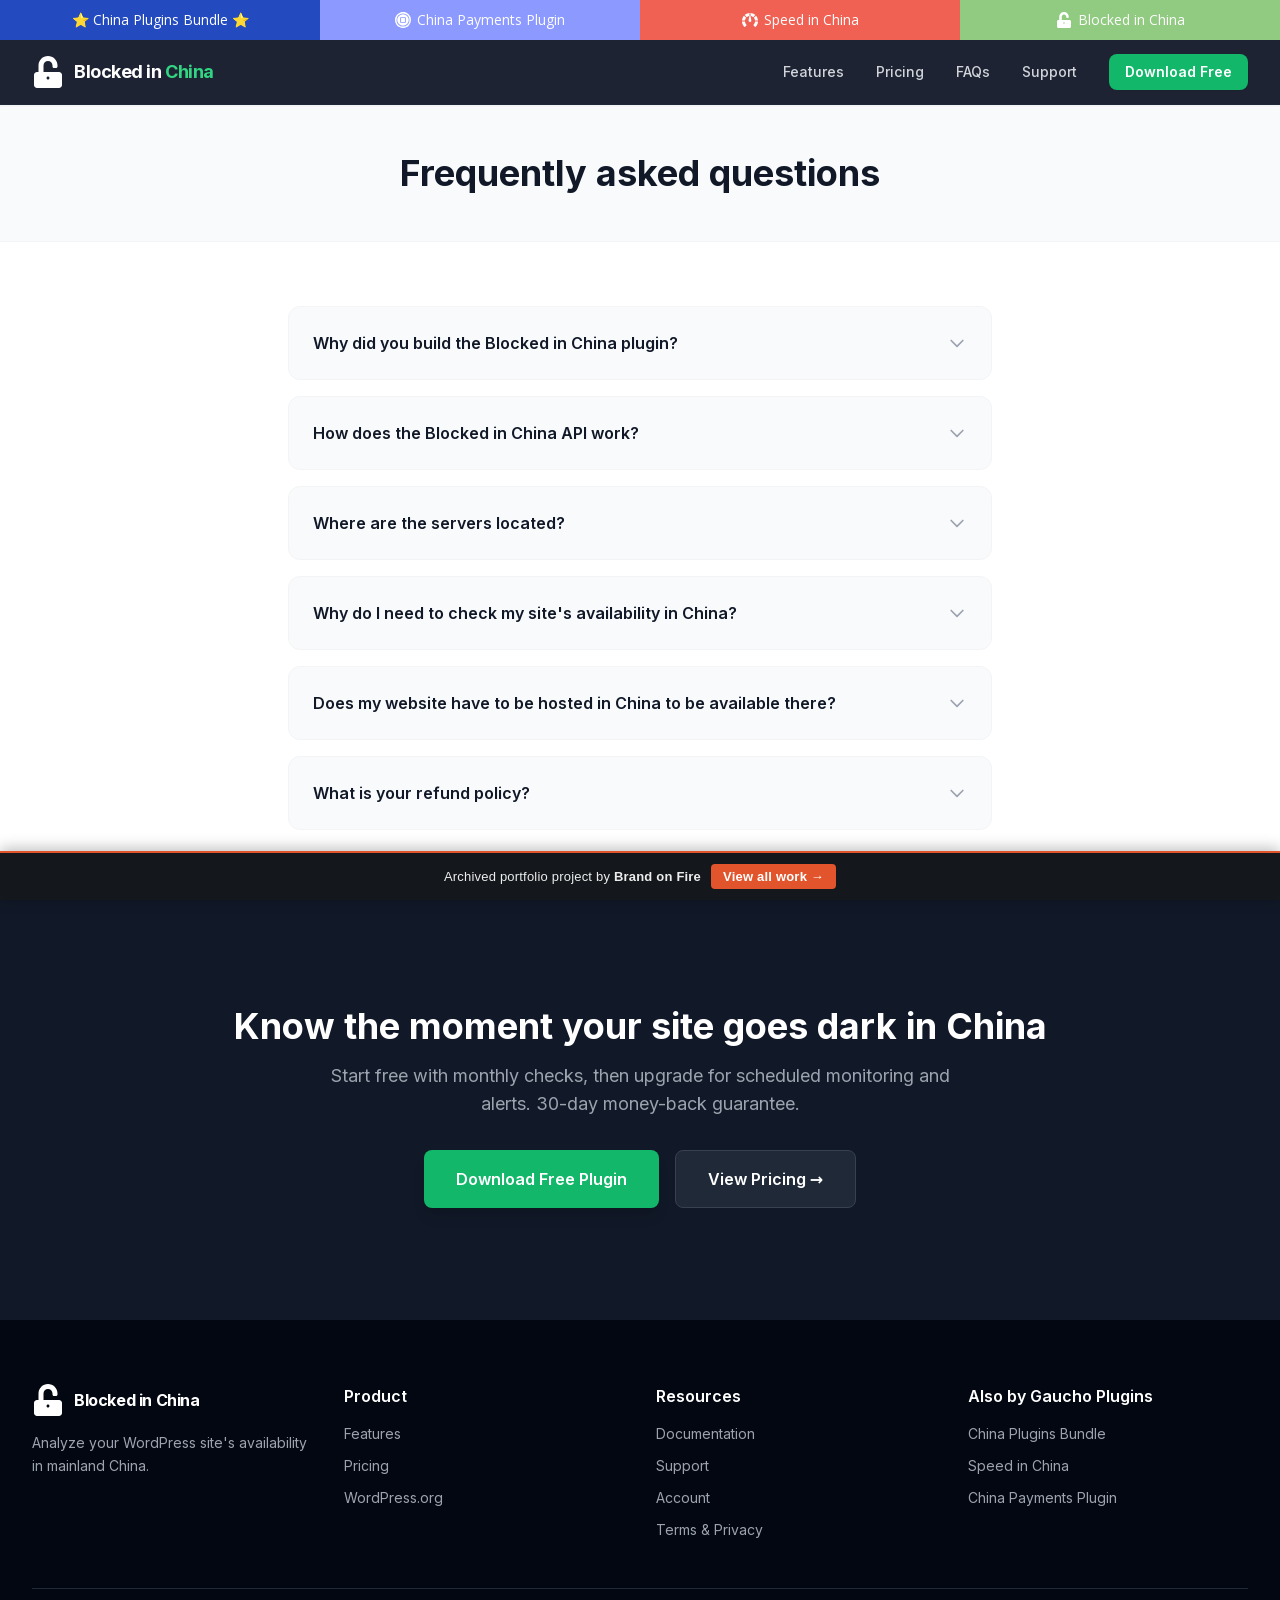
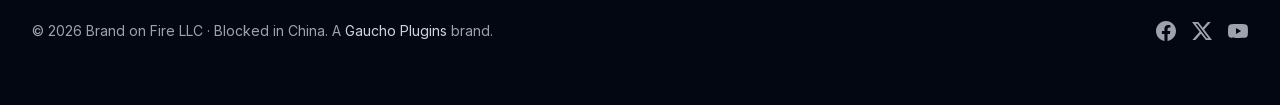
==== faq/index.html @ 682c0570 "feat: contact forms view-only (pointer-events:none) — no useless form interaction" ====
<!doctype html><html lang="en" class="scroll-smooth" data-bofp="0"><head><meta charset="utf-8"><link rel="icon" href="/assets/img/bic-icon.svg" type="image/svg+xml"><link rel="apple-touch-icon" href="/assets/img/bic-icon.svg"><meta name="viewport" content="width=device-width, initial-scale=1"><title>FAQ — Blocked in China</title><meta name="description" content="Answers to common questions about the Blocked in China WordPress plugin."><meta name="keywords" content="is my website blocked in China, check website accessibility China, China firewall test, WordPress China availability, Great Firewall test, blocked in China plugin"><link rel="canonical" href="/faq/"><meta property="og:type" content="website"><meta property="og:title" content="FAQ — Blocked in China"><meta property="og:description" content="Answers to common questions about the Blocked in China WordPress plugin."><meta property="og:url" content="/faq/"><meta property="og:site_name" content="Blocked in China"><meta property="og:image" content="/assets/img/checker-screenshot.png"><meta name="twitter:card" content="summary_large_image"><meta name="twitter:title" content="FAQ — Blocked in China"><meta name="twitter:description" content="Answers to common questions about the Blocked in China WordPress plugin."><link rel="stylesheet" href="../style.css"><style>[data-bofp="1"]{background-color:rgb(255, 255, 255)!important;color:rgb(31, 41, 55)!important}[data-bofp="2"]{background-color:rgba(17, 24, 39, 0.95)!important;color:rgb(31, 41, 55)!important}[data-bofp="3"]{background-color:rgb(248, 250, 252)!important;color:rgb(31, 41, 55)!important}[data-bofp="4"]{background-color:rgb(248, 250, 252)!important;color:rgb(31, 41, 55)!important}[data-bofp="5"]{background-color:rgb(248, 250, 252)!important;color:rgb(31, 41, 55)!important}[data-bofp="6"]{background-color:rgb(248, 250, 252)!important;color:rgb(31, 41, 55)!important}[data-bofp="7"]{background-color:rgb(248, 250, 252)!important;color:rgb(31, 41, 55)!important}[data-bofp="8"]{background-color:rgb(248, 250, 252)!important;color:rgb(31, 41, 55)!important}[data-bofp="9"]{background-color:rgb(248, 250, 252)!important;color:rgb(31, 41, 55)!important}[data-bofp="10"]{background-color:rgb(17, 24, 39)!important;color:rgb(31, 41, 55)!important}[data-bofp="11"]{background-color:rgb(3, 7, 18)!important;color:rgb(156, 163, 175)!important}</style><meta name="robots" content="noindex, nofollow"><style id="bof-noform">form,form *,fieldset,fieldset *,input,textarea,select,label.fusion-form-label,.wpcf7,.wpcf7 *,.fusion-form,.fusion-form *,.fusion-contact-form,.fusion-contact-form *,.elementor-form,.elementor-form *,.gform_wrapper,.gform_wrapper *,[class*="contact-form"],[class*="contact-form"] *,[id*="contact-form"],[id*="contact-form"] *{pointer-events:none!important;cursor:default!important;-webkit-user-select:none!important;user-select:none!important}</style></head><body class="font-sans text-gray-800 bg-white antialiased" data-bofp="1"><div class="gp-strip"><a href="https://chinaplugins.com/" class="gp-s-bundle">⭐ China Plugins Bundle ⭐</a><a href="https://chinapaymentsplugin.com/" class="gp-s-cpp"><span class="gp-icon"><svg xmlns="http://www.w3.org/2000/svg" viewBox="0 0 55 55"><path fill="#fff" d="M16.8,52.84A27.53,27.53,0,0,1,0,27.5,27.53,27.53,0,0,1,16.8,2.17,27.43,27.43,0,0,1,46.94,8.06a27.47,27.47,0,0,1,0,38.88,27.68,27.68,0,0,1-8.75,5.9,27.58,27.58,0,0,1-21.4,0ZM5,27.5A22.5,22.5,0,1,0,27.5,5,22.52,22.52,0,0,0,5,27.5Zm2.68,0A19.82,19.82,0,1,1,27.5,47.32,19.84,19.84,0,0,1,7.68,27.5Zm10.11-7.88V35.38a1.84,1.84,0,0,0,1.83,1.84H35.38a1.85,1.85,0,0,0,1.84-1.84V19.62a1.85,1.85,0,0,0-1.84-1.84H19.62a1.85,1.85,0,0,0-1.84,1.84h0Zm3.08,14.51V20.87H34.13V34.13Z"></path></svg></span>China Payments Plugin</a><a href="https://speedinchinaplugin.com/" class="gp-s-sic"><span class="gp-icon"><svg xmlns="http://www.w3.org/2000/svg" viewBox="0 0 75 66"><path fill="#fff" d="M12.547,66a1.055,1.055,0,0,1-.2-.02c-.569-.112-.649-.19-1.17-.7L11,65.116a44.951,44.951,0,0,1-7.673-10.9A34.6,34.6,0,0,1,.5,44.948,37.281,37.281,0,0,1,0,40.433H13.87a24.984,24.984,0,0,0,2.054,7.8,32.464,32.464,0,0,0,4.985,7.153,3.564,3.564,0,0,1,.453,1.259,2.631,2.631,0,0,1-.211,1.2l-7.643,7.767A1.607,1.607,0,0,1,12.547,66Zm50-.01a1.7,1.7,0,0,1-1.039-.484L53.848,57.84a2.621,2.621,0,0,1-.211-1.2,3.552,3.552,0,0,1,.453-1.259,32.411,32.411,0,0,0,4.985-7.153,25.185,25.185,0,0,0,2.054-7.8H75v.01a37.9,37.9,0,0,1-.5,4.5,34.6,34.6,0,0,1-2.831,9.27A44.952,44.952,0,0,1,64,65.116c-.11.106-.2.2-.282.277a1.442,1.442,0,0,1-1.029.586A1.027,1.027,0,0,1,62.542,65.99ZM75,35.889H61.069a23.519,23.519,0,0,0-1.48-6.754,29.844,29.844,0,0,0-3.806-6.386L65.57,12.741l.008.008a36.554,36.554,0,0,1,2.386,2.98,36.3,36.3,0,0,1,4.162,7.328A49.716,49.716,0,0,1,75,35.888Zm-61.069,0H0v-.006A49.8,49.8,0,0,1,2.874,23.056a36.315,36.315,0,0,1,4.162-7.328A35.609,35.609,0,0,1,9.43,12.741l9.788,10.008a29.714,29.714,0,0,0-3.806,6.386,23.751,23.751,0,0,0-1.48,6.753Zm8.487-16.271h0L12.6,9.64l.015-.012a79.218,79.218,0,0,1,6.541-4.654A30.831,30.831,0,0,1,23.9,2.64,38.621,38.621,0,0,1,29.85.829,53.184,53.184,0,0,1,35.378,0V4.8a4.075,4.075,0,0,0-.3.921c-.03.157-.751,3.892-1.642,8.6a18.535,18.535,0,0,0-4.528,1.214,31.123,31.123,0,0,0-6.494,4.083Zm30.241,0h0a31.148,31.148,0,0,0-6.495-4.083,18.493,18.493,0,0,0-4.4-1.2C40.8,9.557,40.007,5.809,40,5.771a4.157,4.157,0,0,0-.3-1.078V0h.016a53.828,53.828,0,0,1,5.512.828A38.585,38.585,0,0,1,51.179,2.64a30.8,30.8,0,0,1,4.743,2.333A79.869,79.869,0,0,1,62.477,9.64L52.66,19.618Z"></path><path fill="#fff" d="M24.431,24.4a2.1,2.1,0,0,0,.485-1.524,3.069,3.069,0,0,0-.5-1.326S11.9,2.959,10.866,1.926A6.775,6.775,0,0,0,9.183.6S4.41-1.286,1.672,1.639.382,8.481.382,8.481s-.011.42,1.348,2.2,19.79,13.7,19.79,13.7a3.088,3.088,0,0,0,1.349.592A2.1,2.1,0,0,0,24.431,24.4Z" transform="translate(37.287 44.82) rotate(-135)"></path></svg></span>Speed in China</a><a href="../index.html" class="gp-s-bic active"><span class="gp-icon"><svg xmlns="http://www.w3.org/2000/svg" viewBox="0 0 448 512"><path fill="#fff" d="M400 256H152V152.9c0-39.6 31.7-72.5 71.3-72.9 40-.4 72.7 32.1 72.7 72v16c0 13.3 10.7 24 24 24h32c13.3 0 24-10.7 24-24v-16C376 68 307.5 0 223.5 0 139.5 0 72 68 72 152v104H48c-26.5 0-48 21.5-48 48v160c0 26.5 21.5 48 48 48h352c26.5 0 48-21.5 48-48V304c0-26.5-21.5-48-48-48zm-176 120c-13.3 0-24-10.7-24-24s10.7-24 24-24 24 10.7 24 24-10.7 24-24 24z"></path></svg></span>Blocked in China</a></div><header class="sticky top-0 z-50 bg-gray-900/95 backdrop-blur-sm border-b border-gray-800 shadow-sm" data-bofp="2"><nav class="max-w-7xl mx-auto px-4 sm:px-6 lg:px-8"><div class="flex items-center justify-between h-16"><a href="../index.html" class="flex items-center gap-2.5" aria-label="Blocked in China home"><img src="../_a/52802d5689e6.svg" alt="Blocked in China" class="w-8 h-8" decoding="sync"><span class="text-lg font-bold text-white tracking-tight">Blocked in <span class="text-brand-400">China</span></span></a><div class="hidden md:flex items-center gap-8"><a href="../index.html" class="text-sm font-medium text-gray-300 hover:text-brand-400 transition-colors">Features</a><a href="../index.html" class="text-sm font-medium text-gray-300 hover:text-brand-400 transition-colors">Pricing</a><a href="../faq/index.html" class="text-sm font-medium text-gray-300 hover:text-brand-400 transition-colors">FAQs</a><a href="https://chinaplugins.com/support/" class="text-sm font-medium text-gray-300 hover:text-brand-400 transition-colors">Support</a><a href="https://wordpress.org/plugins/blocked-in-china/" target="_blank" rel="noopener" class="inline-flex items-center px-4 py-2 bg-brand-500 text-white text-sm font-semibold rounded-lg hover:bg-brand-600 transition-colors shadow-sm">Download Free</a></div><button id="mobile-menu-btn" class="md:hidden p-2 text-gray-300 hover:text-brand-400" aria-label="Toggle menu"><svg class="w-6 h-6" fill="none" stroke="currentColor" viewBox="0 0 24 24"><path stroke-linecap="round" stroke-linejoin="round" stroke-width="2" d="M4 6h16M4 12h16M4 18h16"></path></svg></button></div><div id="mobile-menu" class="hidden md:hidden pb-4"><div class="flex flex-col gap-3"><a href="../index.html" class="text-sm font-medium text-gray-300 hover:text-brand-400 py-1">Features</a><a href="../index.html" class="text-sm font-medium text-gray-300 hover:text-brand-400 py-1">Pricing</a><a href="../faq/index.html" class="text-sm font-medium text-gray-300 hover:text-brand-400 py-1">FAQs</a><a href="https://chinaplugins.com/support/" class="text-sm font-medium text-gray-300 hover:text-brand-400 py-1">Support</a><a href="https://wordpress.org/plugins/blocked-in-china/" target="_blank" rel="noopener" class="inline-flex items-center justify-center w-full px-4 py-2 bg-brand-500 text-white text-sm font-semibold rounded-lg mt-2">Download Free</a></div></div></nav></header><main><section class="bg-surface-50 border-b border-gray-100 py-12" data-bofp="3"><div class="max-w-3xl mx-auto px-4 sm:px-6 lg:px-8 text-center"><h1 class="text-3xl sm:text-4xl font-bold text-gray-900">Frequently asked questions</h1></div></section><section class="max-w-3xl mx-auto px-4 sm:px-6 lg:px-8 py-16"><div class="space-y-4"><details class="group bg-surface-50 rounded-xl border border-gray-100 p-6" data-bofp="4"><summary class="flex items-center justify-between cursor-pointer font-semibold text-gray-900 list-none">Why did you build the Blocked in China plugin?<svg class="w-5 h-5 text-gray-400 group-open:rotate-180 transition-transform" fill="none" stroke="currentColor" viewBox="0 0 24 24"><path stroke-linecap="round" stroke-linejoin="round" stroke-width="2" d="M19 9l-7 7-7-7"></path></svg></summary><p class="text-gray-600 leading-relaxed mt-4 text-sm">If you've ever done business with China, you know how important it is to ensure your website is available within China's mainland. To help business owners with WordPress sites, we developed the Blocked in China plugin, which uses the Blocked in China API to check your site's status within mainland China.</p></details><details class="group bg-surface-50 rounded-xl border border-gray-100 p-6" data-bofp="5"><summary class="flex items-center justify-between cursor-pointer font-semibold text-gray-900 list-none">How does the Blocked in China API work?<svg class="w-5 h-5 text-gray-400 group-open:rotate-180 transition-transform" fill="none" stroke="currentColor" viewBox="0 0 24 24"><path stroke-linecap="round" stroke-linejoin="round" stroke-width="2" d="M19 9l-7 7-7-7"></path></svg></summary><p class="text-gray-600 leading-relaxed mt-4 text-sm">The Blocked in China API uses multiple servers to check your site's status from within China, depending on the current server usage at the time. The primary API we currently use comes from viewdns.info.</p></details><details class="group bg-surface-50 rounded-xl border border-gray-100 p-6" data-bofp="6"><summary class="flex items-center justify-between cursor-pointer font-semibold text-gray-900 list-none">Where are the servers located?<svg class="w-5 h-5 text-gray-400 group-open:rotate-180 transition-transform" fill="none" stroke="currentColor" viewBox="0 0 24 24"><path stroke-linecap="round" stroke-linejoin="round" stroke-width="2" d="M19 9l-7 7-7-7"></path></svg></summary><p class="text-gray-600 leading-relaxed mt-4 text-sm">Servers are currently available in 5 regions, including Beijing, Shenzhen, Inner Mongolia, Heilongjiang Province, and Yunnan Province.</p></details><details class="group bg-surface-50 rounded-xl border border-gray-100 p-6" data-bofp="7"><summary class="flex items-center justify-between cursor-pointer font-semibold text-gray-900 list-none">Why do I need to check my site's availability in China?<svg class="w-5 h-5 text-gray-400 group-open:rotate-180 transition-transform" fill="none" stroke="currentColor" viewBox="0 0 24 24"><path stroke-linecap="round" stroke-linejoin="round" stroke-width="2" d="M19 9l-7 7-7-7"></path></svg></summary><p class="text-gray-600 leading-relaxed mt-4 text-sm">Internet usage is restricted in China. Many websites are not able to be accessed due to government limitations, so it's important to know whether yours is reachable.</p></details><details class="group bg-surface-50 rounded-xl border border-gray-100 p-6" data-bofp="8"><summary class="flex items-center justify-between cursor-pointer font-semibold text-gray-900 list-none">Does my website have to be hosted in China to be available there?<svg class="w-5 h-5 text-gray-400 group-open:rotate-180 transition-transform" fill="none" stroke="currentColor" viewBox="0 0 24 24"><path stroke-linecap="round" stroke-linejoin="round" stroke-width="2" d="M19 9l-7 7-7-7"></path></svg></summary><p class="text-gray-600 leading-relaxed mt-4 text-sm">No. Your website can be hosted anywhere in the world. As long as the server or URL has not been blocked by the Chinese Ministry of Industry and Information Technology, your site will be available in the mainland.</p></details><details class="group bg-surface-50 rounded-xl border border-gray-100 p-6" data-bofp="9"><summary class="flex items-center justify-between cursor-pointer font-semibold text-gray-900 list-none">What is your refund policy?<svg class="w-5 h-5 text-gray-400 group-open:rotate-180 transition-transform" fill="none" stroke="currentColor" viewBox="0 0 24 24"><path stroke-linecap="round" stroke-linejoin="round" stroke-width="2" d="M19 9l-7 7-7-7"></path></svg></summary><p class="text-gray-600 leading-relaxed mt-4 text-sm">If you're unhappy with the plugin within 30 days, we will gladly provide a refund. More details can be found in our <a href="https://freemius.com/product/6351/blocked-in-china/legal/eula/#refund_policy" target="_blank" rel="noopener" class="text-brand-600 hover:underline">End User License Agreement</a>.</p></details></div></section><section class="py-20 lg:py-28 bg-gray-900" data-bofp="10"><div class="max-w-4xl mx-auto px-4 sm:px-6 lg:px-8 text-center"><h2 class="text-3xl sm:text-4xl font-bold text-white mb-4">Know the moment your site goes dark in China</h2><p class="text-lg text-gray-400 mb-8 max-w-2xl mx-auto">Start free with monthly checks, then upgrade for scheduled monitoring and alerts. 30-day money-back guarantee.</p><div class="flex flex-col sm:flex-row gap-4 justify-center"><a href="https://wordpress.org/plugins/blocked-in-china/" target="_blank" rel="noopener" class="inline-flex items-center justify-center px-8 py-4 bg-brand-500 text-white font-semibold rounded-lg hover:bg-brand-600 transition-colors shadow-lg text-base">Download Free Plugin</a><a href="../index.html" class="inline-flex items-center justify-center px-8 py-4 bg-gray-800 text-white font-semibold rounded-lg hover:bg-gray-700 transition-colors border border-gray-700 text-base">View Pricing →</a></div></div></section></main><footer class="bg-gray-950 text-gray-400 py-16" data-bofp="11"><div class="max-w-7xl mx-auto px-4 sm:px-6 lg:px-8"><div class="grid sm:grid-cols-2 lg:grid-cols-4 gap-8 mb-12"><div class="sm:col-span-2 lg:col-span-1"><div class="flex items-center gap-2.5 mb-4"><img src="../_a/52802d5689e6.svg" alt="Blocked in China" class="w-8 h-8" decoding="sync"><span class="text-base font-bold text-white tracking-tight">Blocked in China</span></div><p class="text-sm leading-relaxed">Analyze your WordPress site's availability in mainland China.</p></div><div><h4 class="text-white font-semibold mb-4">Product</h4><ul class="space-y-3 text-sm"><li><a href="../index.html" class="hover:text-brand-400 transition-colors">Features</a></li><li><a href="../index.html" class="hover:text-brand-400 transition-colors">Pricing</a></li><li><a href="https://wordpress.org/plugins/blocked-in-china/" target="_blank" rel="noopener" class="hover:text-brand-400 transition-colors">WordPress.org</a></li></ul></div><div><h4 class="text-white font-semibold mb-4">Resources</h4><ul class="space-y-3 text-sm"><li><a href="https://docs.blockedinchinaplugin.com/" target="_blank" rel="noopener" class="hover:text-brand-400 transition-colors">Documentation</a></li><li><a href="https://chinaplugins.com/support/" target="_blank" rel="noopener" class="hover:text-brand-400 transition-colors">Support</a></li><li><a href="https://gauchoplugins.com/account/" target="_blank" rel="noopener" class="hover:text-brand-400 transition-colors">Account</a></li><li><a href="../terms-conditions-privacy-policy/index.html" class="hover:text-brand-400 transition-colors">Terms &amp; Privacy</a></li></ul></div><div><h4 class="text-white font-semibold mb-4">Also by Gaucho Plugins</h4><ul class="space-y-3 text-sm"><li><a href="https://chinaplugins.com/" target="_blank" rel="noopener" class="hover:text-brand-400 transition-colors">China Plugins Bundle</a></li><li><a href="https://speedinchinaplugin.com/" target="_blank" rel="noopener" class="hover:text-brand-400 transition-colors">Speed in China</a></li><li><a href="https://chinapaymentsplugin.com/" target="_blank" rel="noopener" class="hover:text-brand-400 transition-colors">China Payments Plugin</a></li></ul></div></div><div class="border-t border-gray-800 pt-8 flex flex-col sm:flex-row items-center justify-between gap-4 text-sm"><p>© 2026 Brand on Fire LLC · Blocked in China. A <a href="https://gauchoplugins.com/" target="_blank" rel="noopener" class="text-gray-300 hover:text-brand-400">Gaucho Plugins</a> brand.</p><div class="flex items-center gap-4"><a href="https://facebook.com/chinawordpressplugins" target="_blank" rel="noopener" aria-label="Facebook" class="hover:text-brand-400 transition-colors"><svg class="w-5 h-5" fill="currentColor" viewBox="0 0 24 24"><path d="M24 12.07C24 5.4 18.63 0 12 0S0 5.4 0 12.07c0 6.03 4.39 11.03 10.13 11.93v-8.44H7.08v-3.49h3.05V9.41c0-3.02 1.79-4.69 4.53-4.69 1.31 0 2.68.24 2.68.24v2.97h-1.51c-1.49 0-1.96.93-1.96 1.89v2.25h3.33l-.53 3.49h-2.8v8.44C19.61 23.1 24 18.1 24 12.07z"></path></svg></a><a href="https://twitter.com/chinaplugins" target="_blank" rel="noopener" aria-label="X" class="hover:text-brand-400 transition-colors"><svg class="w-5 h-5" fill="currentColor" viewBox="0 0 24 24"><path d="M18.9 1.15h3.68l-8.04 9.19L24 22.85h-7.41l-5.8-7.58-6.64 7.58H.46l8.6-9.83L0 1.15h7.6l5.24 6.93 6.06-6.93zm-1.29 19.5h2.04L6.49 3.24H4.3L17.61 20.65z"></path></svg></a><a href="https://www.youtube.com/channel/UCDIBS2Tqqpv2OKZA_QSCBDg" target="_blank" rel="noopener" aria-label="YouTube" class="hover:text-brand-400 transition-colors"><svg class="w-5 h-5" fill="currentColor" viewBox="0 0 24 24"><path d="M23.5 6.2a3.02 3.02 0 00-2.12-2.14C19.5 3.55 12 3.55 12 3.55s-7.5 0-9.38.51A3.02 3.02 0 00.5 6.2C0 8.07 0 12 0 12s0 3.93.5 5.8a3.02 3.02 0 002.12 2.14c1.88.51 9.38.51 9.38.51s7.5 0 9.38-.51a3.02 3.02 0 002.12-2.14C24 15.93 24 12 24 12s0-3.93-.5-5.8zM9.6 15.6V8.4l6.2 3.6-6.2 3.6z"></path></svg></a></div></div></div></footer><div class="fomo-popup" role="status" aria-live="polite"></div><!-- bof-portfolio-bar --><a href="https://brandonfire.com/portfolio/" id="bof-portfolio-bar" rel="noopener" style="position:fixed;left:0;right:0;bottom:0;z-index:2147483647;display:flex;align-items:center;justify-content:center;gap:10px;flex-wrap:wrap;background:#14181c;color:#ffffff !important;font-family:-apple-system,BlinkMacSystemFont,'Segoe UI',Roboto,Helvetica,Arial,sans-serif;font-size:13px;font-weight:500;line-height:1;letter-spacing:.2px;padding:11px 16px;text-decoration:none !important;box-shadow:0 -2px 14px rgba(0,0,0,.28);border-top:2px solid #e2542c;box-sizing:border-box;"><span style="opacity:.92;color:#fff;">Archived portfolio project by <strong style="font-weight:700;color:#fff;">Brand&nbsp;on&nbsp;Fire</strong></span><span style="background:#e2542c;color:#fff;padding:6px 12px;border-radius:4px;font-weight:600;white-space:nowrap;">View&nbsp;all&nbsp;work&nbsp;&rarr;</span></a><!-- /bof-portfolio-bar --></body></html>
---- style.css ----
*,::after,::before{--tw-border-spacing-x:0;--tw-border-spacing-y:0;--tw-translate-x:0;--tw-translate-y:0;--tw-rotate:0;--tw-skew-x:0;--tw-skew-y:0;--tw-scale-x:1;--tw-scale-y:1;--tw-pan-x:;--tw-pan-y:;--tw-pinch-zoom:;--tw-scroll-snap-strictness:proximity;--tw-gradient-from-position:;--tw-gradient-via-position:;--tw-gradient-to-position:;--tw-ordinal:;--tw-slashed-zero:;--tw-numeric-figure:;--tw-numeric-spacing:;--tw-numeric-fraction:;--tw-ring-inset:;--tw-ring-offset-width:0px;--tw-ring-offset-color:#fff;--tw-ring-color:rgba(59,130,246,.5);--tw-ring-offset-shadow:0 0 #0000;--tw-ring-shadow:0 0 #0000;--tw-shadow:0 0 #0000;--tw-shadow-colored:0 0 #0000;--tw-blur:;--tw-brightness:;--tw-contrast:;--tw-grayscale:;--tw-hue-rotate:;--tw-invert:;--tw-saturate:;--tw-sepia:;--tw-drop-shadow:;--tw-backdrop-blur:;--tw-backdrop-brightness:;--tw-backdrop-contrast:;--tw-backdrop-grayscale:;--tw-backdrop-hue-rotate:;--tw-backdrop-invert:;--tw-backdrop-opacity:;--tw-backdrop-saturate:;--tw-backdrop-sepia:;--tw-contain-size:;--tw-contain-layout:;--tw-contain-paint:;--tw-contain-style:;}*,::after,::before{box-sizing:border-box;border:0px solid rgb(229,231,235);}:host,html{line-height:1.5;text-size-adjust:100%;tab-size:4;font-family:Inter,system-ui,sans-serif;font-feature-settings:normal;font-variation-settings:normal;-webkit-tap-highlight-color:transparent;}body{margin:0px;line-height:inherit;}h1,h2,h3,h4,h5,h6{font-size:inherit;font-weight:inherit;}a{color:inherit;text-decoration:inherit;}b,strong{font-weight:bolder;}button,input,optgroup,select,textarea{font-family:inherit;font-feature-settings:inherit;font-variation-settings:inherit;font-size:100%;font-weight:inherit;line-height:inherit;letter-spacing:inherit;color:inherit;margin:0px;padding:0px;}button,select{text-transform:none;}button,input:where([type="button"]),input:where([type="reset"]),input:where([type="submit"]){appearance:button;background-color:transparent;background-image:none;}blockquote,dd,dl,figure,h1,h2,h3,h4,h5,h6,hr,p,pre{margin:0px;}menu,ol,ul{list-style:none;margin:0px;padding:0px;}[role="button"],button{cursor:pointer;}audio,canvas,embed,iframe,img,object,svg,video{display:block;vertical-align:middle;}img,video{max-width:100%;height:auto;}.absolute{position:absolute;}.relative{position:relative;}.sticky{position:sticky;}.-top-3{top:-0.75rem;}.left-1\/2{left:50%;}.top-0{top:0px;}.z-50{z-index:50;}.mx-auto{margin-left:auto;margin-right:auto;}.mb-1{margin-bottom:0.25rem;}.mb-10{margin-bottom:2.5rem;}.mb-12{margin-bottom:3rem;}.mb-16{margin-bottom:4rem;}.mb-2{margin-bottom:0.5rem;}.mb-4{margin-bottom:1rem;}.mb-5{margin-bottom:1.25rem;}.mb-6{margin-bottom:1.5rem;}.mb-8{margin-bottom:2rem;}.mt-0\.5{margin-top:0.125rem;}.mt-2{margin-top:0.5rem;}.mt-5{margin-top:1.25rem;}.mt-8{margin-top:2rem;}.block{display:block;}.flex{display:flex;}.inline-flex{display:inline-flex;}.grid{display:grid;}.hidden{display:none;}.h-10{height:2.5rem;}.h-11{height:2.75rem;}.h-12{height:3rem;}.h-16{height:4rem;}.h-2{height:0.5rem;}.h-5{height:1.25rem;}.h-6{height:1.5rem;}.h-8{height:2rem;}.w-10{width:2.5rem;}.w-11{width:2.75rem;}.w-12{width:3rem;}.w-2{width:0.5rem;}.w-5{width:1.25rem;}.w-6{width:1.5rem;}.w-8{width:2rem;}.w-full{width:100%;}.max-w-2xl{max-width:42rem;}.max-w-4xl{max-width:56rem;}.max-w-5xl{max-width:64rem;}.max-w-7xl{max-width:80rem;}.max-w-xl{max-width:36rem;}.flex-shrink-0{flex-shrink:0;}.flex-grow{flex-grow:1;}.-translate-x-1\/2{--tw-translate-x:-50%;}.-translate-x-1\/2,.transform{transform:translate(var(--tw-translate-x),var(--tw-translate-y)) rotate(var(--tw-rotate)) skewX(var(--tw-skew-x)) skewY(var(--tw-skew-y)) scaleX(var(--tw-scale-x)) scaleY(var(--tw-scale-y));}.flex-col{flex-direction:column;}.flex-wrap{flex-wrap:wrap;}.items-start{align-items:flex-start;}.items-center{align-items:center;}.items-baseline{align-items:baseline;}.justify-center{justify-content:center;}.justify-between{justify-content:space-between;}.gap-1{gap:0.25rem;}.gap-1\.5{gap:0.375rem;}.gap-12{gap:3rem;}.gap-2{gap:0.5rem;}.gap-2\.5{gap:0.625rem;}.gap-3{gap:0.75rem;}.gap-4{gap:1rem;}.gap-6{gap:1.5rem;}.gap-8{gap:2rem;}.space-y-3 >:not([hidden]) ~:not([hidden]){--tw-space-y-reverse:0;margin-top:calc(.75rem*(1 - var(--tw-space-y-reverse)));margin-bottom:calc(.75rem*var(--tw-space-y-reverse));}.scroll-smooth{scroll-behavior:smooth;}.rounded-2xl{border-radius:1rem;}.rounded-full{border-radius:9999px;}.rounded-lg{border-radius:0.5rem;}.rounded-md{border-radius:0.375rem;}.rounded-xl{border-radius:0.75rem;}.border{border-width:1px;}.border-2{border-width:2px;}.border-b{border-bottom-width:1px;}.border-t{border-top-width:1px;}.border-brand-100{--tw-border-opacity:1;border-color:rgb(209 250 223/var(--tw-border-opacity,1));}.border-brand-300{--tw-border-opacity:1;border-color:rgb(108 233 166/var(--tw-border-opacity,1));}.border-brand-400\/30{border-color:rgba(50,213,131,0.3);}.border-brand-500{--tw-border-opacity:1;border-color:rgb(18 183 106/var(--tw-border-opacity,1));}.border-brand-500\/20{border-color:rgba(18,183,106,0.2);}.border-gold-400{--tw-border-opacity:1;border-color:rgb(251 191 36/var(--tw-border-opacity,1));}.border-gray-100{--tw-border-opacity:1;border-color:rgb(243 244 246/var(--tw-border-opacity,1));}.border-gray-200{--tw-border-opacity:1;border-color:rgb(229 231 235/var(--tw-border-opacity,1));}.border-gray-300{--tw-border-opacity:1;border-color:rgb(209 213 219/var(--tw-border-opacity,1));}.border-gray-700{--tw-border-opacity:1;border-color:rgb(55 65 81/var(--tw-border-opacity,1));}.border-gray-800{--tw-border-opacity:1;border-color:rgb(31 41 55/var(--tw-border-opacity,1));}.border-green-500\/30{border-color:rgba(34,197,94,0.3);}.bg-brand-50{--tw-bg-opacity:1;background-color:rgb(236 253 243/var(--tw-bg-opacity,1));}.bg-brand-500{--tw-bg-opacity:1;background-color:rgb(18 183 106/var(--tw-bg-opacity,1));}.bg-brand-600{--tw-bg-opacity:1;background-color:rgb(3 152 85/var(--tw-bg-opacity,1));}.bg-gray-800{--tw-bg-opacity:1;background-color:rgb(31 41 55/var(--tw-bg-opacity,1));}.bg-gray-900{--tw-bg-opacity:1;background-color:rgb(17 24 39/var(--tw-bg-opacity,1));}.bg-gray-900\/60{background-color:rgba(17,24,39,0.6);}.bg-gray-900\/95{background-color:rgba(17,24,39,0.95);}.bg-gray-950{--tw-bg-opacity:1;background-color:rgb(3 7 18/var(--tw-bg-opacity,1));}.bg-green-400{--tw-bg-opacity:1;background-color:rgb(74 222 128/var(--tw-bg-opacity,1));}.bg-green-500\/20{background-color:rgba(34,197,94,0.2);}.bg-surface-50{--tw-bg-opacity:1;background-color:rgb(248 250 252/var(--tw-bg-opacity,1));}.bg-white{--tw-bg-opacity:1;background-color:rgb(255 255 255/var(--tw-bg-opacity,1));}.bg-white\/10{background-color:rgba(255,255,255,0.1);}.bg-yellow-400{--tw-bg-opacity:1;background-color:rgb(250 204 21/var(--tw-bg-opacity,1));}.bg-gradient-to-br{background-image:linear-gradient(to bottom right,var(--tw-gradient-stops));}.from-brand-50{--tw-gradient-from:#ecfdf3 var(--tw-gradient-from-position);--tw-gradient-to:rgba(236,253,243,0) var(--tw-gradient-to-position);--tw-gradient-stops:var(--tw-gradient-from),var(--tw-gradient-to);}.to-gold-50{--tw-gradient-to:#fffbeb var(--tw-gradient-to-position);}.object-cover{object-fit:cover;}.p-2{padding:0.5rem;}.p-4{padding:1rem;}.p-6{padding:1.5rem;}.p-8{padding:2rem;}.px-2\.5{padding-left:0.625rem;padding-right:0.625rem;}.px-3{padding-left:0.75rem;padding-right:0.75rem;}.px-4{padding-left:1rem;padding-right:1rem;}.px-6{padding-left:1.5rem;padding-right:1.5rem;}.px-8{padding-left:2rem;padding-right:2rem;}.py-1{padding-top:0.25rem;padding-bottom:0.25rem;}.py-1\.5{padding-top:0.375rem;padding-bottom:0.375rem;}.py-16{padding-top:4rem;padding-bottom:4rem;}.py-2{padding-top:0.5rem;padding-bottom:0.5rem;}.py-20{padding-top:5rem;padding-bottom:5rem;}.py-3{padding-top:0.75rem;padding-bottom:0.75rem;}.py-3\.5{padding-top:0.875rem;padding-bottom:0.875rem;}.py-4{padding-top:1rem;padding-bottom:1rem;}.py-6{padding-top:1.5rem;padding-bottom:1.5rem;}.pb-20{padding-bottom:5rem;}.pb-4{padding-bottom:1rem;}.pt-16{padding-top:4rem;}.pt-4{padding-top:1rem;}.pt-8{padding-top:2rem;}.text-center{text-align:center;}.font-sans{font-family:Inter,system-ui,sans-serif;}.text-2xl{font-size:1.5rem;line-height:2rem;}.text-3xl{font-size:1.875rem;line-height:2.25rem;}.text-4xl{font-size:2.25rem;line-height:2.5rem;}.text-base{font-size:1rem;line-height:1.5rem;}.text-lg{font-size:1.125rem;line-height:1.75rem;}.text-sm{font-size:0.875rem;line-height:1.25rem;}.text-xs{font-size:0.75rem;line-height:1rem;}.font-bold{font-weight:700;}.font-extrabold{font-weight:800;}.font-medium{font-weight:500;}.font-semibold{font-weight:600;}.uppercase{text-transform:uppercase;}.leading-relaxed{line-height:1.625;}.leading-tight{line-height:1.25;}.tracking-tight{letter-spacing:-0.025em;}.tracking-wide{letter-spacing:0.025em;}.text-brand-100{--tw-text-opacity:1;color:rgb(209 250 223/var(--tw-text-opacity,1));}.text-brand-300{--tw-text-opacity:1;color:rgb(108 233 166/var(--tw-text-opacity,1));}.text-brand-400{--tw-text-opacity:1;color:rgb(50 213 131/var(--tw-text-opacity,1));}.text-brand-50{--tw-text-opacity:1;color:rgb(236 253 243/var(--tw-text-opacity,1));}.text-brand-500{--tw-text-opacity:1;color:rgb(18 183 106/var(--tw-text-opacity,1));}.text-brand-600{--tw-text-opacity:1;color:rgb(3 152 85/var(--tw-text-opacity,1));}.text-brand-700{--tw-text-opacity:1;color:rgb(2 122 72/var(--tw-text-opacity,1));}.text-gold-400{--tw-text-opacity:1;color:rgb(251 191 36/var(--tw-text-opacity,1));}.text-gold-500{--tw-text-opacity:1;color:rgb(245 158 11/var(--tw-text-opacity,1));}.text-gold-600{--tw-text-opacity:1;color:rgb(217 119 6/var(--tw-text-opacity,1));}.text-gray-300{--tw-text-opacity:1;color:rgb(209 213 219/var(--tw-text-opacity,1));}.text-gray-400{--tw-text-opacity:1;color:rgb(156 163 175/var(--tw-text-opacity,1));}.text-gray-500{--tw-text-opacity:1;color:rgb(107 114 128/var(--tw-text-opacity,1));}.text-gray-600{--tw-text-opacity:1;color:rgb(75 85 99/var(--tw-text-opacity,1));}.text-gray-700{--tw-text-opacity:1;color:rgb(55 65 81/var(--tw-text-opacity,1));}.text-gray-800{--tw-text-opacity:1;color:rgb(31 41 55/var(--tw-text-opacity,1));}.text-gray-900{--tw-text-opacity:1;color:rgb(17 24 39/var(--tw-text-opacity,1));}.text-green-300{--tw-text-opacity:1;color:rgb(134 239 172/var(--tw-text-opacity,1));}.text-green-400{--tw-text-opacity:1;color:rgb(74 222 128/var(--tw-text-opacity,1));}.text-green-500{--tw-text-opacity:1;color:rgb(34 197 94/var(--tw-text-opacity,1));}.text-white{--tw-text-opacity:1;color:rgb(255 255 255/var(--tw-text-opacity,1));}.text-white\/90{color:rgba(255,255,255,0.9);}.text-yellow-400{--tw-text-opacity:1;color:rgb(250 204 21/var(--tw-text-opacity,1));}.antialiased{-webkit-font-smoothing:antialiased;}.shadow-2xl{--tw-shadow:0 25px 50px -12px rgba(0,0,0,.25);--tw-shadow-colored:0 25px 50px -12px var(--tw-shadow-color);}.shadow-2xl,.shadow-lg{box-shadow:var(--tw-ring-offset-shadow,0 0 #0000),var(--tw-ring-shadow,0 0 #0000),var(--tw-shadow);}.shadow-lg{--tw-shadow:0 10px 15px -3px rgba(0,0,0,.1),0 4px 6px -4px rgba(0,0,0,.1);--tw-shadow-colored:0 10px 15px -3px var(--tw-shadow-color),0 4px 6px -4px var(--tw-shadow-color);}.shadow-sm{--tw-shadow:0 1px 2px 0 rgba(0,0,0,.05);--tw-shadow-colored:0 1px 2px 0 var(--tw-shadow-color);box-shadow:var(--tw-ring-offset-shadow,0 0 #0000),var(--tw-ring-shadow,0 0 #0000),var(--tw-shadow);}.backdrop-blur-sm{--tw-backdrop-blur:blur(4px);backdrop-filter:var(--tw-backdrop-blur) var(--tw-backdrop-brightness) var(--tw-backdrop-contrast) var(--tw-backdrop-grayscale) var(--tw-backdrop-hue-rotate) var(--tw-backdrop-invert) var(--tw-backdrop-opacity) var(--tw-backdrop-saturate) var(--tw-backdrop-sepia);}.transition-colors{transition-property:color,background-color,border-color,text-decoration-color,fill,stroke;transition-timing-function:cubic-bezier(0.4,0,0.2,1);transition-duration:0.15s;}@media (min-width:640px){.sm\:col-span-2{grid-column:span 2 / span 2;}.sm\:grid-cols-2{grid-template-columns:repeat(2,minmax(0px,1fr));}.sm\:flex-row{flex-direction:row;}.sm\:px-6{padding-left:1.5rem;padding-right:1.5rem;}.sm\:text-4xl{font-size:2.25rem;line-height:2.5rem;}.sm\:text-5xl{font-size:3rem;line-height:1;}}@media (min-width:768px){.md\:flex{display:flex;}.md\:hidden{display:none;}.md\:grid-cols-2{grid-template-columns:repeat(2,minmax(0px,1fr));}}@media (min-width:1024px){.lg\:col-span-1{grid-column:span 1 / span 1;}.lg\:block{display:block;}.lg\:grid-cols-2{grid-template-columns:repeat(2,minmax(0px,1fr));}.lg\:grid-cols-3{grid-template-columns:repeat(3,minmax(0px,1fr));}.lg\:grid-cols-4{grid-template-columns:repeat(4,minmax(0px,1fr));}.lg\:gap-16{gap:4rem;}.lg\:gap-8{gap:2rem;}.lg\:p-12{padding:3rem;}.lg\:px-8{padding-left:2rem;padding-right:2rem;}.lg\:py-28{padding-top:7rem;padding-bottom:7rem;}.lg\:pb-28{padding-bottom:7rem;}.lg\:pt-20{padding-top:5rem;}.lg\:text-3xl{font-size:1.875rem;line-height:2.25rem;}.lg\:text-6xl{font-size:3.75rem;line-height:1;}.lg\:text-xl{font-size:1.25rem;line-height:1.75rem;}}.gp-strip{display:flex;width:100%;height:40px;font-family:"Open Sans",sans-serif;font-size:14px;font-weight:400;z-index:60;position:relative;}.gp-strip a{flex:1 1 0%;display:flex;align-items:center;justify-content:center;gap:6px;color:rgb(252,252,252);text-decoration:none;transition:filter 0.15s;line-height:30px;}.gp-strip .gp-s-bundle{background:rgb(35,75,191);}.gp-strip .gp-s-cpp{background:rgb(140,153,254);}.gp-strip .gp-s-sic{background:rgb(241,97,83);}.gp-strip .gp-s-bic{background:rgb(145,202,129);}.gp-strip .gp-icon{width:16px;height:16px;flex-shrink:0;}.gp-strip .gp-icon svg{width:100%;height:100%;display:block;}@media (max-width:640px){.gp-strip{height:auto;flex-wrap:wrap;font-size:11px;}.gp-strip a{flex:1 1 50%;min-height:36px;gap:4px;padding:7px 4px;line-height:1.2;}.gp-strip .gp-icon{width:12px;height:12px;}}.gradient-hero{background:linear-gradient(135deg,rgb(5,46,26) 0%,rgb(5,96,58) 45%,rgb(18,183,106) 100%);}.card-hover{transition:transform 0.2s,box-shadow 0.2s;}.fade-in{animation:0.6s ease-out 0s 1 normal none running fadeIn;}@keyframes fadeIn{0%{opacity:0;transform:translateY(20px);}100%{opacity:1;transform:translateY(0px);}}@keyframes pulse-dot{0%,100%{opacity:0.6;}50%{opacity:1;}}.pulse-dot{animation:2s ease-in-out 0s infinite normal none running pulse-dot;}.fomo-popup{position:fixed;bottom:-140px;left:15px;min-width:280px;max-width:380px;font-family:-apple-system,BlinkMacSystemFont,"Segoe UI",Roboto,sans-serif;font-size:13px;background:rgb(255,255,255);padding:0px;border-radius:8px;box-shadow:rgba(0,0,0,0.15) 0px 4px 20px;z-index:10000001;opacity:0;transition:bottom 0.5s cubic-bezier(0.4,0,0.2,1),opacity 0.5s;box-sizing:border-box;cursor:pointer;border-left:4px solid rgb(74,144,217);overflow:hidden;}@media (max-width:480px){.fomo-popup{display:none !important;}}*{background-attachment:scroll !important;}summary{display:list-item;}.mt-4{margin-top:1rem;}.max-w-3xl{max-width:48rem;}.cursor-pointer{cursor:pointer;}.list-none{list-style-type:none;}.space-y-4 >:not([hidden]) ~:not([hidden]){--tw-space-y-reverse:0;margin-top:calc(1rem*(1 - var(--tw-space-y-reverse)));margin-bottom:calc(1rem*var(--tw-space-y-reverse));}.py-12{padding-top:3rem;padding-bottom:3rem;}.transition-transform{transition-property:transform;transition-timing-function:cubic-bezier(0.4,0,0.2,1);transition-duration:0.15s;}@media (min-width:640px){.sm\:col-span-2{grid-column:span 2 / span 2;}.sm\:grid-cols-2{grid-template-columns:repeat(2,minmax(0px,1fr));}.sm\:flex-row{flex-direction:row;}.sm\:px-6{padding-left:1.5rem;padding-right:1.5rem;}.sm\:text-4xl{font-size:2.25rem;line-height:2.5rem;}}@media (min-width:768px){.md\:flex{display:flex;}.md\:hidden{display:none;}}@media (min-width:1024px){.lg\:col-span-1{grid-column:span 1 / span 1;}.lg\:grid-cols-4{grid-template-columns:repeat(4,minmax(0px,1fr));}.lg\:px-8{padding-left:2rem;padding-right:2rem;}.lg\:py-28{padding-top:7rem;padding-bottom:7rem;}}table{text-indent:0px;border-color:inherit;border-collapse:collapse;}.mt-10{margin-top:2.5rem;}.mt-3{margin-top:0.75rem;}.mt-6{margin-top:1.5rem;}.min-w-full{min-width:100%;}.list-decimal{list-style-type:decimal;}.list-disc{list-style-type:disc;}.space-y-2 >:not([hidden]) ~:not([hidden]){--tw-space-y-reverse:0;margin-top:calc(.5rem*(1 - var(--tw-space-y-reverse)));margin-bottom:calc(.5rem*var(--tw-space-y-reverse));}.overflow-x-auto{overflow-x:auto;}.pl-6{padding-left:1.5rem;}.text-left{text-align:left;}.align-top{vertical-align:top;}.underline{text-decoration-line:underline;}.fomo-popup.fomo-show{bottom:15px;opacity:1;}.fomo-wrap{display:flex;flex-direction:row;align-items:center;position:relative;padding:10px 12px;}.fomo-img{width:50px;height:50px;min-width:50px;border-radius:50%;overflow:hidden;display:flex;align-items:center;justify-content:center;background:rgb(240,240,240);}.fomo-img img{width:100%;height:100%;object-fit:cover;}.fomo-img-square{border-radius:6px;}.fomo-text{margin:0px 10px;line-height:1.4;flex:1 1 0%;}.fomo-line1{display:block;color:rgb(51,51,51);font-size:12px;}.fomo-line2{display:block;font-weight:700;color:rgb(17,17,17);font-size:13px;}.fomo-line3{display:block;font-size:11px;color:rgb(74,144,217);font-weight:600;margin-top:3px;}.fomo-close{position:absolute;top:-8px;right:-8px;width:20px;height:20px;border-radius:50%;background:rgb(255,255,255);border:1px solid rgb(221,221,221);font-size:14px;line-height:18px;text-align:center;cursor:pointer;opacity:0;transition:opacity 0.2s;color:rgb(102,102,102);z-index:2;}.fomo-link{position:absolute;top:0px;left:0px;width:100%;height:100%;z-index:1;}@font-face{font-family:'Inter';font-style:normal;font-weight:400;font-display:swap;unicode-range:U+0460-052F,U+1C80-1C8A,U+20B4,U+2DE0-2DFF,U+A640-A69F,U+FE2E-FE2F;}@font-face{font-family:'Inter';font-style:normal;font-weight:400;font-display:swap;unicode-range:U+0301,U+0400-045F,U+0490-0491,U+04B0-04B1,U+2116;}@font-face{font-family:'Inter';font-style:normal;font-weight:400;font-display:swap;unicode-range:U+1F00-1FFF;}@font-face{font-family:'Inter';font-style:normal;font-weight:400;font-display:swap;unicode-range:U+0370-0377,U+037A-037F,U+0384-038A,U+038C,U+038E-03A1,U+03A3-03FF;}@font-face{font-family:'Inter';font-style:normal;font-weight:400;font-display:swap;unicode-range:U+0102-0103,U+0110-0111,U+0128-0129,U+0168-0169,U+01A0-01A1,U+01AF-01B0,U+0300-0301,U+0303-0304,U+0308-0309,U+0323,U+0329,U+1EA0-1EF9,U+20AB;}@font-face{font-family:'Inter';font-style:normal;font-weight:400;font-display:swap;unicode-range:U+0100-02BA,U+02BD-02C5,U+02C7-02CC,U+02CE-02D7,U+02DD-02FF,U+0304,U+0308,U+0329,U+1D00-1DBF,U+1E00-1E9F,U+1EF2-1EFF,U+2020,U+20A0-20AB,U+20AD-20C0,U+2113,U+2C60-2C7F,U+A720-A7FF;}@font-face{font-family:'Inter';font-style:normal;font-weight:400;font-display:swap;src:url(_a/1ab1ad55902b.woff2) format('woff2');unicode-range:U+0000-00FF,U+0131,U+0152-0153,U+02BB-02BC,U+02C6,U+02DA,U+02DC,U+0304,U+0308,U+0329,U+2000-206F,U+20AC,U+2122,U+2191,U+2193,U+2212,U+2215,U+FEFF,U+FFFD;}@font-face{font-family:'Inter';font-style:normal;font-weight:500;font-display:swap;unicode-range:U+0460-052F,U+1C80-1C8A,U+20B4,U+2DE0-2DFF,U+A640-A69F,U+FE2E-FE2F;}@font-face{font-family:'Inter';font-style:normal;font-weight:500;font-display:swap;unicode-range:U+0301,U+0400-045F,U+0490-0491,U+04B0-04B1,U+2116;}@font-face{font-family:'Inter';font-style:normal;font-weight:500;font-display:swap;unicode-range:U+1F00-1FFF;}@font-face{font-family:'Inter';font-style:normal;font-weight:500;font-display:swap;unicode-range:U+0370-0377,U+037A-037F,U+0384-038A,U+038C,U+038E-03A1,U+03A3-03FF;}@font-face{font-family:'Inter';font-style:normal;font-weight:500;font-display:swap;unicode-range:U+0102-0103,U+0110-0111,U+0128-0129,U+0168-0169,U+01A0-01A1,U+01AF-01B0,U+0300-0301,U+0303-0304,U+0308-0309,U+0323,U+0329,U+1EA0-1EF9,U+20AB;}@font-face{font-family:'Inter';font-style:normal;font-weight:500;font-display:swap;unicode-range:U+0100-02BA,U+02BD-02C5,U+02C7-02CC,U+02CE-02D7,U+02DD-02FF,U+0304,U+0308,U+0329,U+1D00-1DBF,U+1E00-1E9F,U+1EF2-1EFF,U+2020,U+20A0-20AB,U+20AD-20C0,U+2113,U+2C60-2C7F,U+A720-A7FF;}@font-face{font-family:'Inter';font-style:normal;font-weight:500;font-display:swap;src:url(_a/1ab1ad55902b.woff2) format('woff2');unicode-range:U+0000-00FF,U+0131,U+0152-0153,U+02BB-02BC,U+02C6,U+02DA,U+02DC,U+0304,U+0308,U+0329,U+2000-206F,U+20AC,U+2122,U+2191,U+2193,U+2212,U+2215,U+FEFF,U+FFFD;}@font-face{font-family:'Inter';font-style:normal;font-weight:600;font-display:swap;unicode-range:U+0460-052F,U+1C80-1C8A,U+20B4,U+2DE0-2DFF,U+A640-A69F,U+FE2E-FE2F;}@font-face{font-family:'Inter';font-style:normal;font-weight:600;font-display:swap;unicode-range:U+0301,U+0400-045F,U+0490-0491,U+04B0-04B1,U+2116;}@font-face{font-family:'Inter';font-style:normal;font-weight:600;font-display:swap;unicode-range:U+1F00-1FFF;}@font-face{font-family:'Inter';font-style:normal;font-weight:600;font-display:swap;unicode-range:U+0370-0377,U+037A-037F,U+0384-038A,U+038C,U+038E-03A1,U+03A3-03FF;}@font-face{font-family:'Inter';font-style:normal;font-weight:600;font-display:swap;unicode-range:U+0102-0103,U+0110-0111,U+0128-0129,U+0168-0169,U+01A0-01A1,U+01AF-01B0,U+0300-0301,U+0303-0304,U+0308-0309,U+0323,U+0329,U+1EA0-1EF9,U+20AB;}@font-face{font-family:'Inter';font-style:normal;font-weight:600;font-display:swap;unicode-range:U+0100-02BA,U+02BD-02C5,U+02C7-02CC,U+02CE-02D7,U+02DD-02FF,U+0304,U+0308,U+0329,U+1D00-1DBF,U+1E00-1E9F,U+1EF2-1EFF,U+2020,U+20A0-20AB,U+20AD-20C0,U+2113,U+2C60-2C7F,U+A720-A7FF;}@font-face{font-family:'Inter';font-style:normal;font-weight:600;font-display:swap;src:url(_a/1ab1ad55902b.woff2) format('woff2');unicode-range:U+0000-00FF,U+0131,U+0152-0153,U+02BB-02BC,U+02C6,U+02DA,U+02DC,U+0304,U+0308,U+0329,U+2000-206F,U+20AC,U+2122,U+2191,U+2193,U+2212,U+2215,U+FEFF,U+FFFD;}@font-face{font-family:'Inter';font-style:normal;font-weight:700;font-display:swap;unicode-range:U+0460-052F,U+1C80-1C8A,U+20B4,U+2DE0-2DFF,U+A640-A69F,U+FE2E-FE2F;}@font-face{font-family:'Inter';font-style:normal;font-weight:700;font-display:swap;unicode-range:U+0301,U+0400-045F,U+0490-0491,U+04B0-04B1,U+2116;}@font-face{font-family:'Inter';font-style:normal;font-weight:700;font-display:swap;unicode-range:U+1F00-1FFF;}@font-face{font-family:'Inter';font-style:normal;font-weight:700;font-display:swap;unicode-range:U+0370-0377,U+037A-037F,U+0384-038A,U+038C,U+038E-03A1,U+03A3-03FF;}@font-face{font-family:'Inter';font-style:normal;font-weight:700;font-display:swap;unicode-range:U+0102-0103,U+0110-0111,U+0128-0129,U+0168-0169,U+01A0-01A1,U+01AF-01B0,U+0300-0301,U+0303-0304,U+0308-0309,U+0323,U+0329,U+1EA0-1EF9,U+20AB;}@font-face{font-family:'Inter';font-style:normal;font-weight:700;font-display:swap;unicode-range:U+0100-02BA,U+02BD-02C5,U+02C7-02CC,U+02CE-02D7,U+02DD-02FF,U+0304,U+0308,U+0329,U+1D00-1DBF,U+1E00-1E9F,U+1EF2-1EFF,U+2020,U+20A0-20AB,U+20AD-20C0,U+2113,U+2C60-2C7F,U+A720-A7FF;}@font-face{font-family:'Inter';font-style:normal;font-weight:700;font-display:swap;src:url(_a/1ab1ad55902b.woff2) format('woff2');unicode-range:U+0000-00FF,U+0131,U+0152-0153,U+02BB-02BC,U+02C6,U+02DA,U+02DC,U+0304,U+0308,U+0329,U+2000-206F,U+20AC,U+2122,U+2191,U+2193,U+2212,U+2215,U+FEFF,U+FFFD;}@font-face{font-family:'Inter';font-style:normal;font-weight:800;font-display:swap;unicode-range:U+0460-052F,U+1C80-1C8A,U+20B4,U+2DE0-2DFF,U+A640-A69F,U+FE2E-FE2F;}@font-face{font-family:'Inter';font-style:normal;font-weight:800;font-display:swap;unicode-range:U+0301,U+0400-045F,U+0490-0491,U+04B0-04B1,U+2116;}@font-face{font-family:'Inter';font-style:normal;font-weight:800;font-display:swap;unicode-range:U+1F00-1FFF;}@font-face{font-family:'Inter';font-style:normal;font-weight:800;font-display:swap;unicode-range:U+0370-0377,U+037A-037F,U+0384-038A,U+038C,U+038E-03A1,U+03A3-03FF;}@font-face{font-family:'Inter';font-style:normal;font-weight:800;font-display:swap;unicode-range:U+0102-0103,U+0110-0111,U+0128-0129,U+0168-0169,U+01A0-01A1,U+01AF-01B0,U+0300-0301,U+0303-0304,U+0308-0309,U+0323,U+0329,U+1EA0-1EF9,U+20AB;}@font-face{font-family:'Inter';font-style:normal;font-weight:800;font-display:swap;unicode-range:U+0100-02BA,U+02BD-02C5,U+02C7-02CC,U+02CE-02D7,U+02DD-02FF,U+0304,U+0308,U+0329,U+1D00-1DBF,U+1E00-1E9F,U+1EF2-1EFF,U+2020,U+20A0-20AB,U+20AD-20C0,U+2113,U+2C60-2C7F,U+A720-A7FF;}@font-face{font-family:'Inter';font-style:normal;font-weight:800;font-display:swap;src:url(_a/1ab1ad55902b.woff2) format('woff2');unicode-range:U+0000-00FF,U+0131,U+0152-0153,U+02BB-02BC,U+02C6,U+02DA,U+02DC,U+0304,U+0308,U+0329,U+2000-206F,U+20AC,U+2122,U+2191,U+2193,U+2212,U+2215,U+FEFF,U+FFFD;}@font-face{font-family:'Inter';font-style:normal;font-weight:900;font-display:swap;unicode-range:U+0460-052F,U+1C80-1C8A,U+20B4,U+2DE0-2DFF,U+A640-A69F,U+FE2E-FE2F;}@font-face{font-family:'Inter';font-style:normal;font-weight:900;font-display:swap;unicode-range:U+0301,U+0400-045F,U+0490-0491,U+04B0-04B1,U+2116;}@font-face{font-family:'Inter';font-style:normal;font-weight:900;font-display:swap;unicode-range:U+1F00-1FFF;}@font-face{font-family:'Inter';font-style:normal;font-weight:900;font-display:swap;unicode-range:U+0370-0377,U+037A-037F,U+0384-038A,U+038C,U+038E-03A1,U+03A3-03FF;}@font-face{font-family:'Inter';font-style:normal;font-weight:900;font-display:swap;unicode-range:U+0102-0103,U+0110-0111,U+0128-0129,U+0168-0169,U+01A0-01A1,U+01AF-01B0,U+0300-0301,U+0303-0304,U+0308-0309,U+0323,U+0329,U+1EA0-1EF9,U+20AB;}@font-face{font-family:'Inter';font-style:normal;font-weight:900;font-display:swap;unicode-range:U+0100-02BA,U+02BD-02C5,U+02C7-02CC,U+02CE-02D7,U+02DD-02FF,U+0304,U+0308,U+0329,U+1D00-1DBF,U+1E00-1E9F,U+1EF2-1EFF,U+2020,U+20A0-20AB,U+20AD-20C0,U+2113,U+2C60-2C7F,U+A720-A7FF;}@font-face{font-family:'Inter';font-style:normal;font-weight:900;font-display:swap;src:url(_a/1ab1ad55902b.woff2) format('woff2');unicode-range:U+0000-00FF,U+0131,U+0152-0153,U+02BB-02BC,U+02C6,U+02DA,U+02DC,U+0304,U+0308,U+0329,U+2000-206F,U+20AC,U+2122,U+2191,U+2193,U+2212,U+2215,U+FEFF,U+FFFD;}@font-face{font-family:'Open Sans';font-style:normal;font-weight:400;font-stretch:100%;font-display:swap;unicode-range:U+0460-052F,U+1C80-1C8A,U+20B4,U+2DE0-2DFF,U+A640-A69F,U+FE2E-FE2F;}@font-face{font-family:'Open Sans';font-style:normal;font-weight:400;font-stretch:100%;font-display:swap;unicode-range:U+0301,U+0400-045F,U+0490-0491,U+04B0-04B1,U+2116;}@font-face{font-family:'Open Sans';font-style:normal;font-weight:400;font-stretch:100%;font-display:swap;unicode-range:U+1F00-1FFF;}@font-face{font-family:'Open Sans';font-style:normal;font-weight:400;font-stretch:100%;font-display:swap;unicode-range:U+0370-0377,U+037A-037F,U+0384-038A,U+038C,U+038E-03A1,U+03A3-03FF;}@font-face{font-family:'Open Sans';font-style:normal;font-weight:400;font-stretch:100%;font-display:swap;unicode-range:U+0307-0308,U+0590-05FF,U+200C-2010,U+20AA,U+25CC,U+FB1D-FB4F;}@font-face{font-family:'Open Sans';font-style:normal;font-weight:400;font-stretch:100%;font-display:swap;unicode-range:U+0302-0303,U+0305,U+0307-0308,U+0310,U+0312,U+0315,U+031A,U+0326-0327,U+032C,U+032F-0330,U+0332-0333,U+0338,U+033A,U+0346,U+034D,U+0391-03A1,U+03A3-03A9,U+03B1-03C9,U+03D1,U+03D5-03D6,U+03F0-03F1,U+03F4-03F5,U+2016-2017,U+2034-2038,U+203C,U+2040,U+2043,U+2047,U+2050,U+2057,U+205F,U+2070-2071,U+2074-208E,U+2090-209C,U+20D0-20DC,U+20E1,U+20E5-20EF,U+2100-2112,U+2114-2115,U+2117-2121,U+2123-214F,U+2190,U+2192,U+2194-21AE,U+21B0-21E5,U+21F1-21F2,U+21F4-2211,U+2213-2214,U+2216-22FF,U+2308-230B,U+2310,U+2319,U+231C-2321,U+2336-237A,U+237C,U+2395,U+239B-23B7,U+23D0,U+23DC-23E1,U+2474-2475,U+25AF,U+25B3,U+25B7,U+25BD,U+25C1,U+25CA,U+25CC,U+25FB,U+266D-266F,U+27C0-27FF,U+2900-2AFF,U+2B0E-2B11,U+2B30-2B4C,U+2BFE,U+3030,U+FF5B,U+FF5D,U+1D400-1D7FF,U+1EE00-1EEFF;}@font-face{font-family:'Open Sans';font-style:normal;font-weight:400;font-stretch:100%;font-display:swap;src:url(_a/7d76b22c9585.woff2) format('woff2');unicode-range:U+0001-000C,U+000E-001F,U+007F-009F,U+20DD-20E0,U+20E2-20E4,U+2150-218F,U+2190,U+2192,U+2194-2199,U+21AF,U+21E6-21F0,U+21F3,U+2218-2219,U+2299,U+22C4-22C6,U+2300-243F,U+2440-244A,U+2460-24FF,U+25A0-27BF,U+2800-28FF,U+2921-2922,U+2981,U+29BF,U+29EB,U+2B00-2BFF,U+4DC0-4DFF,U+FFF9-FFFB,U+10140-1018E,U+10190-1019C,U+101A0,U+101D0-101FD,U+102E0-102FB,U+10E60-10E7E,U+1D2C0-1D2D3,U+1D2E0-1D37F,U+1F000-1F0FF,U+1F100-1F1AD,U+1F1E6-1F1FF,U+1F30D-1F30F,U+1F315,U+1F31C,U+1F31E,U+1F320-1F32C,U+1F336,U+1F378,U+1F37D,U+1F382,U+1F393-1F39F,U+1F3A7-1F3A8,U+1F3AC-1F3AF,U+1F3C2,U+1F3C4-1F3C6,U+1F3CA-1F3CE,U+1F3D4-1F3E0,U+1F3ED,U+1F3F1-1F3F3,U+1F3F5-1F3F7,U+1F408,U+1F415,U+1F41F,U+1F426,U+1F43F,U+1F441-1F442,U+1F444,U+1F446-1F449,U+1F44C-1F44E,U+1F453,U+1F46A,U+1F47D,U+1F4A3,U+1F4B0,U+1F4B3,U+1F4B9,U+1F4BB,U+1F4BF,U+1F4C8-1F4CB,U+1F4D6,U+1F4DA,U+1F4DF,U+1F4E3-1F4E6,U+1F4EA-1F4ED,U+1F4F7,U+1F4F9-1F4FB,U+1F4FD-1F4FE,U+1F503,U+1F507-1F50B,U+1F50D,U+1F512-1F513,U+1F53E-1F54A,U+1F54F-1F5FA,U+1F610,U+1F650-1F67F,U+1F687,U+1F68D,U+1F691,U+1F694,U+1F698,U+1F6AD,U+1F6B2,U+1F6B9-1F6BA,U+1F6BC,U+1F6C6-1F6CF,U+1F6D3-1F6D7,U+1F6E0-1F6EA,U+1F6F0-1F6F3,U+1F6F7-1F6FC,U+1F700-1F7FF,U+1F800-1F80B,U+1F810-1F847,U+1F850-1F859,U+1F860-1F887,U+1F890-1F8AD,U+1F8B0-1F8BB,U+1F8C0-1F8C1,U+1F900-1F90B,U+1F93B,U+1F946,U+1F984,U+1F996,U+1F9E9,U+1FA00-1FA6F,U+1FA70-1FA7C,U+1FA80-1FA89,U+1FA8F-1FAC6,U+1FACE-1FADC,U+1FADF-1FAE9,U+1FAF0-1FAF8,U+1FB00-1FBFF;}@font-face{font-family:'Open Sans';font-style:normal;font-weight:400;font-stretch:100%;font-display:swap;unicode-range:U+0102-0103,U+0110-0111,U+0128-0129,U+0168-0169,U+01A0-01A1,U+01AF-01B0,U+0300-0301,U+0303-0304,U+0308-0309,U+0323,U+0329,U+1EA0-1EF9,U+20AB;}@font-face{font-family:'Open Sans';font-style:normal;font-weight:400;font-stretch:100%;font-display:swap;unicode-range:U+0100-02BA,U+02BD-02C5,U+02C7-02CC,U+02CE-02D7,U+02DD-02FF,U+0304,U+0308,U+0329,U+1D00-1DBF,U+1E00-1E9F,U+1EF2-1EFF,U+2020,U+20A0-20AB,U+20AD-20C0,U+2113,U+2C60-2C7F,U+A720-A7FF;}@font-face{font-family:'Open Sans';font-style:normal;font-weight:400;font-stretch:100%;font-display:swap;src:url(_a/70bd360c8fcc.woff2) format('woff2');unicode-range:U+0000-00FF,U+0131,U+0152-0153,U+02BB-02BC,U+02C6,U+02DA,U+02DC,U+0304,U+0308,U+0329,U+2000-206F,U+20AC,U+2122,U+2191,U+2193,U+2212,U+2215,U+FEFF,U+FFFD;}/*BOFH4*/*{background-attachment:scroll!important}.fusion-fullwidth,.fullwidth-box{width:100%!important;position:relative}.parallax-inner,.fusion-bg-parallax{position:absolute!important;inset:0!important;width:100%!important;height:100%!important;background-size:cover!important;background-position:center center!important;transform:none!important;z-index:0!important}.fusion-row:after,.fusion-builder-row:after,.fusion-columns:after,.fusion-builder-column:after,.fusion-clearfix:after,.fusion-footer-widget-area:after{content:"";display:table;clear:both}.fusion-footer,.fusion-footer-widget-area,.fusion-footer-copyright,.fusion-builder-row{clear:both}img{max-width:100%!important;height:auto!important}.flexslider .slides{overflow:hidden!important;width:100%!important}.flexslider .slides>li{width:100%!important;float:none!important}.flexslider .slides>li:nth-child(n+2){display:none!important}html,body{overflow-x:hidden!important}
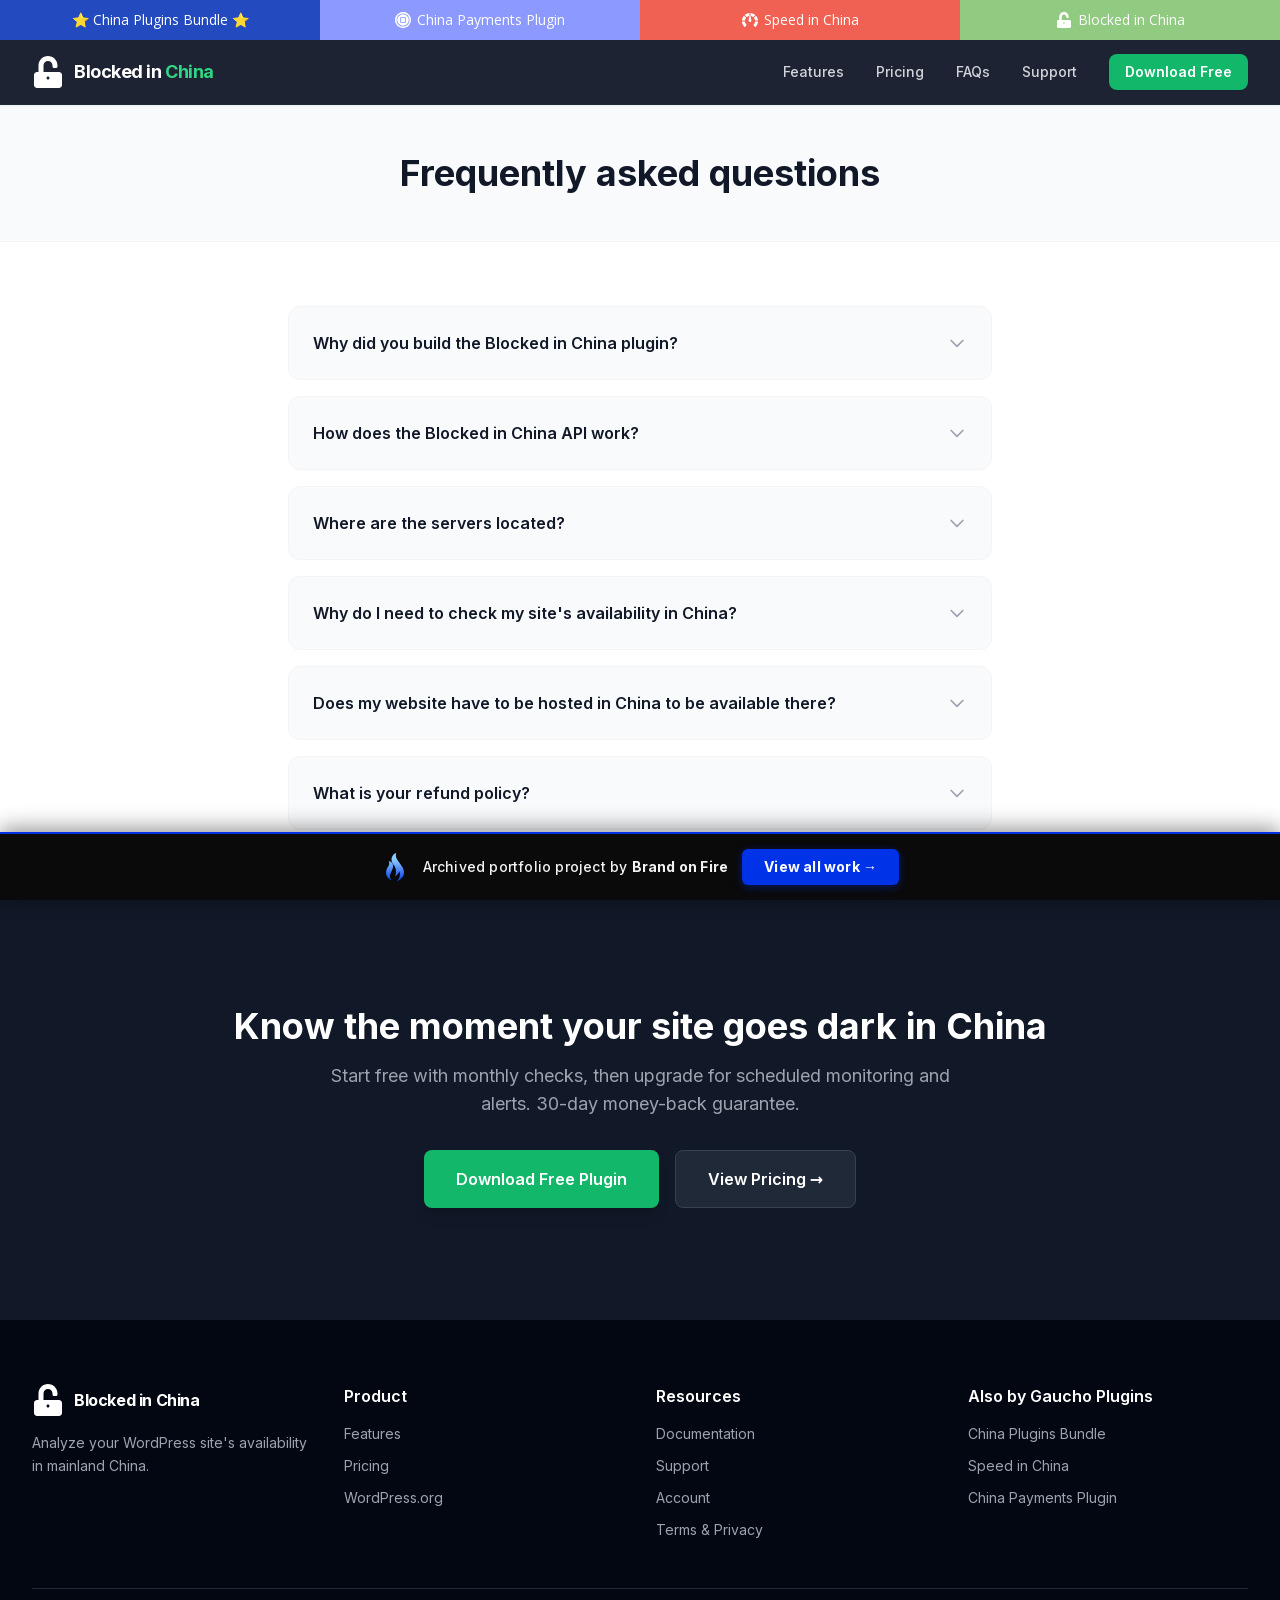
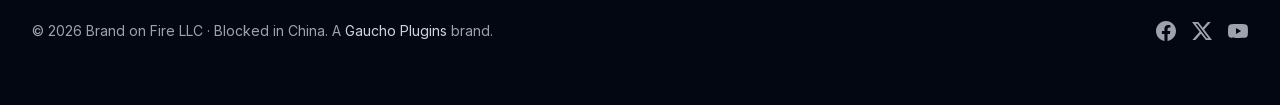
==== commit 5e971538: "Portfolio bar: brandonfire.com theme — flame icon, electric-blue accent, taller, larger button" ====
--- a/faq/index.html
+++ b/faq/index.html
@@ -1 +1 @@
-<!doctype html><html lang="en" class="scroll-smooth" data-bofp="0"><head><meta charset="utf-8"><link rel="icon" href="/assets/img/bic-icon.svg" type="image/svg+xml"><link rel="apple-touch-icon" href="/assets/img/bic-icon.svg"><meta name="viewport" content="width=device-width, initial-scale=1"><title>FAQ — Blocked in China</title><meta name="description" content="Answers to common questions about the Blocked in China WordPress plugin."><meta name="keywords" content="is my website blocked in China, check website accessibility China, China firewall test, WordPress China availability, Great Firewall test, blocked in China plugin"><link rel="canonical" href="/faq/"><meta property="og:type" content="website"><meta property="og:title" content="FAQ — Blocked in China"><meta property="og:description" content="Answers to common questions about the Blocked in China WordPress plugin."><meta property="og:url" content="/faq/"><meta property="og:site_name" content="Blocked in China"><meta property="og:image" content="/assets/img/checker-screenshot.png"><meta name="twitter:card" content="summary_large_image"><meta name="twitter:title" content="FAQ — Blocked in China"><meta name="twitter:description" content="Answers to common questions about the Blocked in China WordPress plugin."><link rel="stylesheet" href="../style.css"><style>[data-bofp="1"]{background-color:rgb(255, 255, 255)!important;color:rgb(31, 41, 55)!important}[data-bofp="2"]{background-color:rgba(17, 24, 39, 0.95)!important;color:rgb(31, 41, 55)!important}[data-bofp="3"]{background-color:rgb(248, 250, 252)!important;color:rgb(31, 41, 55)!important}[data-bofp="4"]{background-color:rgb(248, 250, 252)!important;color:rgb(31, 41, 55)!important}[data-bofp="5"]{background-color:rgb(248, 250, 252)!important;color:rgb(31, 41, 55)!important}[data-bofp="6"]{background-color:rgb(248, 250, 252)!important;color:rgb(31, 41, 55)!important}[data-bofp="7"]{background-color:rgb(248, 250, 252)!important;color:rgb(31, 41, 55)!important}[data-bofp="8"]{background-color:rgb(248, 250, 252)!important;color:rgb(31, 41, 55)!important}[data-bofp="9"]{background-color:rgb(248, 250, 252)!important;color:rgb(31, 41, 55)!important}[data-bofp="10"]{background-color:rgb(17, 24, 39)!important;color:rgb(31, 41, 55)!important}[data-bofp="11"]{background-color:rgb(3, 7, 18)!important;color:rgb(156, 163, 175)!important}</style><meta name="robots" content="noindex, nofollow"><style id="bof-noform">form,form *,fieldset,fieldset *,input,textarea,select,label.fusion-form-label,.wpcf7,.wpcf7 *,.fusion-form,.fusion-form *,.fusion-contact-form,.fusion-contact-form *,.elementor-form,.elementor-form *,.gform_wrapper,.gform_wrapper *,[class*="contact-form"],[class*="contact-form"] *,[id*="contact-form"],[id*="contact-form"] *{pointer-events:none!important;cursor:default!important;-webkit-user-select:none!important;user-select:none!important}</style></head><body class="font-sans text-gray-800 bg-white antialiased" data-bofp="1"><div class="gp-strip"><a href="https://chinaplugins.com/" class="gp-s-bundle">⭐ China Plugins Bundle ⭐</a><a href="https://chinapaymentsplugin.com/" class="gp-s-cpp"><span class="gp-icon"><svg xmlns="http://www.w3.org/2000/svg" viewBox="0 0 55 55"><path fill="#fff" d="M16.8,52.84A27.53,27.53,0,0,1,0,27.5,27.53,27.53,0,0,1,16.8,2.17,27.43,27.43,0,0,1,46.94,8.06a27.47,27.47,0,0,1,0,38.88,27.68,27.68,0,0,1-8.75,5.9,27.58,27.58,0,0,1-21.4,0ZM5,27.5A22.5,22.5,0,1,0,27.5,5,22.52,22.52,0,0,0,5,27.5Zm2.68,0A19.82,19.82,0,1,1,27.5,47.32,19.84,19.84,0,0,1,7.68,27.5Zm10.11-7.88V35.38a1.84,1.84,0,0,0,1.83,1.84H35.38a1.85,1.85,0,0,0,1.84-1.84V19.62a1.85,1.85,0,0,0-1.84-1.84H19.62a1.85,1.85,0,0,0-1.84,1.84h0Zm3.08,14.51V20.87H34.13V34.13Z"></path></svg></span>China Payments Plugin</a><a href="https://speedinchinaplugin.com/" class="gp-s-sic"><span class="gp-icon"><svg xmlns="http://www.w3.org/2000/svg" viewBox="0 0 75 66"><path fill="#fff" d="M12.547,66a1.055,1.055,0,0,1-.2-.02c-.569-.112-.649-.19-1.17-.7L11,65.116a44.951,44.951,0,0,1-7.673-10.9A34.6,34.6,0,0,1,.5,44.948,37.281,37.281,0,0,1,0,40.433H13.87a24.984,24.984,0,0,0,2.054,7.8,32.464,32.464,0,0,0,4.985,7.153,3.564,3.564,0,0,1,.453,1.259,2.631,2.631,0,0,1-.211,1.2l-7.643,7.767A1.607,1.607,0,0,1,12.547,66Zm50-.01a1.7,1.7,0,0,1-1.039-.484L53.848,57.84a2.621,2.621,0,0,1-.211-1.2,3.552,3.552,0,0,1,.453-1.259,32.411,32.411,0,0,0,4.985-7.153,25.185,25.185,0,0,0,2.054-7.8H75v.01a37.9,37.9,0,0,1-.5,4.5,34.6,34.6,0,0,1-2.831,9.27A44.952,44.952,0,0,1,64,65.116c-.11.106-.2.2-.282.277a1.442,1.442,0,0,1-1.029.586A1.027,1.027,0,0,1,62.542,65.99ZM75,35.889H61.069a23.519,23.519,0,0,0-1.48-6.754,29.844,29.844,0,0,0-3.806-6.386L65.57,12.741l.008.008a36.554,36.554,0,0,1,2.386,2.98,36.3,36.3,0,0,1,4.162,7.328A49.716,49.716,0,0,1,75,35.888Zm-61.069,0H0v-.006A49.8,49.8,0,0,1,2.874,23.056a36.315,36.315,0,0,1,4.162-7.328A35.609,35.609,0,0,1,9.43,12.741l9.788,10.008a29.714,29.714,0,0,0-3.806,6.386,23.751,23.751,0,0,0-1.48,6.753Zm8.487-16.271h0L12.6,9.64l.015-.012a79.218,79.218,0,0,1,6.541-4.654A30.831,30.831,0,0,1,23.9,2.64,38.621,38.621,0,0,1,29.85.829,53.184,53.184,0,0,1,35.378,0V4.8a4.075,4.075,0,0,0-.3.921c-.03.157-.751,3.892-1.642,8.6a18.535,18.535,0,0,0-4.528,1.214,31.123,31.123,0,0,0-6.494,4.083Zm30.241,0h0a31.148,31.148,0,0,0-6.495-4.083,18.493,18.493,0,0,0-4.4-1.2C40.8,9.557,40.007,5.809,40,5.771a4.157,4.157,0,0,0-.3-1.078V0h.016a53.828,53.828,0,0,1,5.512.828A38.585,38.585,0,0,1,51.179,2.64a30.8,30.8,0,0,1,4.743,2.333A79.869,79.869,0,0,1,62.477,9.64L52.66,19.618Z"></path><path fill="#fff" d="M24.431,24.4a2.1,2.1,0,0,0,.485-1.524,3.069,3.069,0,0,0-.5-1.326S11.9,2.959,10.866,1.926A6.775,6.775,0,0,0,9.183.6S4.41-1.286,1.672,1.639.382,8.481.382,8.481s-.011.42,1.348,2.2,19.79,13.7,19.79,13.7a3.088,3.088,0,0,0,1.349.592A2.1,2.1,0,0,0,24.431,24.4Z" transform="translate(37.287 44.82) rotate(-135)"></path></svg></span>Speed in China</a><a href="../index.html" class="gp-s-bic active"><span class="gp-icon"><svg xmlns="http://www.w3.org/2000/svg" viewBox="0 0 448 512"><path fill="#fff" d="M400 256H152V152.9c0-39.6 31.7-72.5 71.3-72.9 40-.4 72.7 32.1 72.7 72v16c0 13.3 10.7 24 24 24h32c13.3 0 24-10.7 24-24v-16C376 68 307.5 0 223.5 0 139.5 0 72 68 72 152v104H48c-26.5 0-48 21.5-48 48v160c0 26.5 21.5 48 48 48h352c26.5 0 48-21.5 48-48V304c0-26.5-21.5-48-48-48zm-176 120c-13.3 0-24-10.7-24-24s10.7-24 24-24 24 10.7 24 24-10.7 24-24 24z"></path></svg></span>Blocked in China</a></div><header class="sticky top-0 z-50 bg-gray-900/95 backdrop-blur-sm border-b border-gray-800 shadow-sm" data-bofp="2"><nav class="max-w-7xl mx-auto px-4 sm:px-6 lg:px-8"><div class="flex items-center justify-between h-16"><a href="../index.html" class="flex items-center gap-2.5" aria-label="Blocked in China home"><img src="../_a/52802d5689e6.svg" alt="Blocked in China" class="w-8 h-8" decoding="sync"><span class="text-lg font-bold text-white tracking-tight">Blocked in <span class="text-brand-400">China</span></span></a><div class="hidden md:flex items-center gap-8"><a href="../index.html" class="text-sm font-medium text-gray-300 hover:text-brand-400 transition-colors">Features</a><a href="../index.html" class="text-sm font-medium text-gray-300 hover:text-brand-400 transition-colors">Pricing</a><a href="../faq/index.html" class="text-sm font-medium text-gray-300 hover:text-brand-400 transition-colors">FAQs</a><a href="https://chinaplugins.com/support/" class="text-sm font-medium text-gray-300 hover:text-brand-400 transition-colors">Support</a><a href="https://wordpress.org/plugins/blocked-in-china/" target="_blank" rel="noopener" class="inline-flex items-center px-4 py-2 bg-brand-500 text-white text-sm font-semibold rounded-lg hover:bg-brand-600 transition-colors shadow-sm">Download Free</a></div><button id="mobile-menu-btn" class="md:hidden p-2 text-gray-300 hover:text-brand-400" aria-label="Toggle menu"><svg class="w-6 h-6" fill="none" stroke="currentColor" viewBox="0 0 24 24"><path stroke-linecap="round" stroke-linejoin="round" stroke-width="2" d="M4 6h16M4 12h16M4 18h16"></path></svg></button></div><div id="mobile-menu" class="hidden md:hidden pb-4"><div class="flex flex-col gap-3"><a href="../index.html" class="text-sm font-medium text-gray-300 hover:text-brand-400 py-1">Features</a><a href="../index.html" class="text-sm font-medium text-gray-300 hover:text-brand-400 py-1">Pricing</a><a href="../faq/index.html" class="text-sm font-medium text-gray-300 hover:text-brand-400 py-1">FAQs</a><a href="https://chinaplugins.com/support/" class="text-sm font-medium text-gray-300 hover:text-brand-400 py-1">Support</a><a href="https://wordpress.org/plugins/blocked-in-china/" target="_blank" rel="noopener" class="inline-flex items-center justify-center w-full px-4 py-2 bg-brand-500 text-white text-sm font-semibold rounded-lg mt-2">Download Free</a></div></div></nav></header><main><section class="bg-surface-50 border-b border-gray-100 py-12" data-bofp="3"><div class="max-w-3xl mx-auto px-4 sm:px-6 lg:px-8 text-center"><h1 class="text-3xl sm:text-4xl font-bold text-gray-900">Frequently asked questions</h1></div></section><section class="max-w-3xl mx-auto px-4 sm:px-6 lg:px-8 py-16"><div class="space-y-4"><details class="group bg-surface-50 rounded-xl border border-gray-100 p-6" data-bofp="4"><summary class="flex items-center justify-between cursor-pointer font-semibold text-gray-900 list-none">Why did you build the Blocked in China plugin?<svg class="w-5 h-5 text-gray-400 group-open:rotate-180 transition-transform" fill="none" stroke="currentColor" viewBox="0 0 24 24"><path stroke-linecap="round" stroke-linejoin="round" stroke-width="2" d="M19 9l-7 7-7-7"></path></svg></summary><p class="text-gray-600 leading-relaxed mt-4 text-sm">If you've ever done business with China, you know how important it is to ensure your website is available within China's mainland. To help business owners with WordPress sites, we developed the Blocked in China plugin, which uses the Blocked in China API to check your site's status within mainland China.</p></details><details class="group bg-surface-50 rounded-xl border border-gray-100 p-6" data-bofp="5"><summary class="flex items-center justify-between cursor-pointer font-semibold text-gray-900 list-none">How does the Blocked in China API work?<svg class="w-5 h-5 text-gray-400 group-open:rotate-180 transition-transform" fill="none" stroke="currentColor" viewBox="0 0 24 24"><path stroke-linecap="round" stroke-linejoin="round" stroke-width="2" d="M19 9l-7 7-7-7"></path></svg></summary><p class="text-gray-600 leading-relaxed mt-4 text-sm">The Blocked in China API uses multiple servers to check your site's status from within China, depending on the current server usage at the time. The primary API we currently use comes from viewdns.info.</p></details><details class="group bg-surface-50 rounded-xl border border-gray-100 p-6" data-bofp="6"><summary class="flex items-center justify-between cursor-pointer font-semibold text-gray-900 list-none">Where are the servers located?<svg class="w-5 h-5 text-gray-400 group-open:rotate-180 transition-transform" fill="none" stroke="currentColor" viewBox="0 0 24 24"><path stroke-linecap="round" stroke-linejoin="round" stroke-width="2" d="M19 9l-7 7-7-7"></path></svg></summary><p class="text-gray-600 leading-relaxed mt-4 text-sm">Servers are currently available in 5 regions, including Beijing, Shenzhen, Inner Mongolia, Heilongjiang Province, and Yunnan Province.</p></details><details class="group bg-surface-50 rounded-xl border border-gray-100 p-6" data-bofp="7"><summary class="flex items-center justify-between cursor-pointer font-semibold text-gray-900 list-none">Why do I need to check my site's availability in China?<svg class="w-5 h-5 text-gray-400 group-open:rotate-180 transition-transform" fill="none" stroke="currentColor" viewBox="0 0 24 24"><path stroke-linecap="round" stroke-linejoin="round" stroke-width="2" d="M19 9l-7 7-7-7"></path></svg></summary><p class="text-gray-600 leading-relaxed mt-4 text-sm">Internet usage is restricted in China. Many websites are not able to be accessed due to government limitations, so it's important to know whether yours is reachable.</p></details><details class="group bg-surface-50 rounded-xl border border-gray-100 p-6" data-bofp="8"><summary class="flex items-center justify-between cursor-pointer font-semibold text-gray-900 list-none">Does my website have to be hosted in China to be available there?<svg class="w-5 h-5 text-gray-400 group-open:rotate-180 transition-transform" fill="none" stroke="currentColor" viewBox="0 0 24 24"><path stroke-linecap="round" stroke-linejoin="round" stroke-width="2" d="M19 9l-7 7-7-7"></path></svg></summary><p class="text-gray-600 leading-relaxed mt-4 text-sm">No. Your website can be hosted anywhere in the world. As long as the server or URL has not been blocked by the Chinese Ministry of Industry and Information Technology, your site will be available in the mainland.</p></details><details class="group bg-surface-50 rounded-xl border border-gray-100 p-6" data-bofp="9"><summary class="flex items-center justify-between cursor-pointer font-semibold text-gray-900 list-none">What is your refund policy?<svg class="w-5 h-5 text-gray-400 group-open:rotate-180 transition-transform" fill="none" stroke="currentColor" viewBox="0 0 24 24"><path stroke-linecap="round" stroke-linejoin="round" stroke-width="2" d="M19 9l-7 7-7-7"></path></svg></summary><p class="text-gray-600 leading-relaxed mt-4 text-sm">If you're unhappy with the plugin within 30 days, we will gladly provide a refund. More details can be found in our <a href="https://freemius.com/product/6351/blocked-in-china/legal/eula/#refund_policy" target="_blank" rel="noopener" class="text-brand-600 hover:underline">End User License Agreement</a>.</p></details></div></section><section class="py-20 lg:py-28 bg-gray-900" data-bofp="10"><div class="max-w-4xl mx-auto px-4 sm:px-6 lg:px-8 text-center"><h2 class="text-3xl sm:text-4xl font-bold text-white mb-4">Know the moment your site goes dark in China</h2><p class="text-lg text-gray-400 mb-8 max-w-2xl mx-auto">Start free with monthly checks, then upgrade for scheduled monitoring and alerts. 30-day money-back guarantee.</p><div class="flex flex-col sm:flex-row gap-4 justify-center"><a href="https://wordpress.org/plugins/blocked-in-china/" target="_blank" rel="noopener" class="inline-flex items-center justify-center px-8 py-4 bg-brand-500 text-white font-semibold rounded-lg hover:bg-brand-600 transition-colors shadow-lg text-base">Download Free Plugin</a><a href="../index.html" class="inline-flex items-center justify-center px-8 py-4 bg-gray-800 text-white font-semibold rounded-lg hover:bg-gray-700 transition-colors border border-gray-700 text-base">View Pricing →</a></div></div></section></main><footer class="bg-gray-950 text-gray-400 py-16" data-bofp="11"><div class="max-w-7xl mx-auto px-4 sm:px-6 lg:px-8"><div class="grid sm:grid-cols-2 lg:grid-cols-4 gap-8 mb-12"><div class="sm:col-span-2 lg:col-span-1"><div class="flex items-center gap-2.5 mb-4"><img src="../_a/52802d5689e6.svg" alt="Blocked in China" class="w-8 h-8" decoding="sync"><span class="text-base font-bold text-white tracking-tight">Blocked in China</span></div><p class="text-sm leading-relaxed">Analyze your WordPress site's availability in mainland China.</p></div><div><h4 class="text-white font-semibold mb-4">Product</h4><ul class="space-y-3 text-sm"><li><a href="../index.html" class="hover:text-brand-400 transition-colors">Features</a></li><li><a href="../index.html" class="hover:text-brand-400 transition-colors">Pricing</a></li><li><a href="https://wordpress.org/plugins/blocked-in-china/" target="_blank" rel="noopener" class="hover:text-brand-400 transition-colors">WordPress.org</a></li></ul></div><div><h4 class="text-white font-semibold mb-4">Resources</h4><ul class="space-y-3 text-sm"><li><a href="https://docs.blockedinchinaplugin.com/" target="_blank" rel="noopener" class="hover:text-brand-400 transition-colors">Documentation</a></li><li><a href="https://chinaplugins.com/support/" target="_blank" rel="noopener" class="hover:text-brand-400 transition-colors">Support</a></li><li><a href="https://gauchoplugins.com/account/" target="_blank" rel="noopener" class="hover:text-brand-400 transition-colors">Account</a></li><li><a href="../terms-conditions-privacy-policy/index.html" class="hover:text-brand-400 transition-colors">Terms &amp; Privacy</a></li></ul></div><div><h4 class="text-white font-semibold mb-4">Also by Gaucho Plugins</h4><ul class="space-y-3 text-sm"><li><a href="https://chinaplugins.com/" target="_blank" rel="noopener" class="hover:text-brand-400 transition-colors">China Plugins Bundle</a></li><li><a href="https://speedinchinaplugin.com/" target="_blank" rel="noopener" class="hover:text-brand-400 transition-colors">Speed in China</a></li><li><a href="https://chinapaymentsplugin.com/" target="_blank" rel="noopener" class="hover:text-brand-400 transition-colors">China Payments Plugin</a></li></ul></div></div><div class="border-t border-gray-800 pt-8 flex flex-col sm:flex-row items-center justify-between gap-4 text-sm"><p>© 2026 Brand on Fire LLC · Blocked in China. A <a href="https://gauchoplugins.com/" target="_blank" rel="noopener" class="text-gray-300 hover:text-brand-400">Gaucho Plugins</a> brand.</p><div class="flex items-center gap-4"><a href="https://facebook.com/chinawordpressplugins" target="_blank" rel="noopener" aria-label="Facebook" class="hover:text-brand-400 transition-colors"><svg class="w-5 h-5" fill="currentColor" viewBox="0 0 24 24"><path d="M24 12.07C24 5.4 18.63 0 12 0S0 5.4 0 12.07c0 6.03 4.39 11.03 10.13 11.93v-8.44H7.08v-3.49h3.05V9.41c0-3.02 1.79-4.69 4.53-4.69 1.31 0 2.68.24 2.68.24v2.97h-1.51c-1.49 0-1.96.93-1.96 1.89v2.25h3.33l-.53 3.49h-2.8v8.44C19.61 23.1 24 18.1 24 12.07z"></path></svg></a><a href="https://twitter.com/chinaplugins" target="_blank" rel="noopener" aria-label="X" class="hover:text-brand-400 transition-colors"><svg class="w-5 h-5" fill="currentColor" viewBox="0 0 24 24"><path d="M18.9 1.15h3.68l-8.04 9.19L24 22.85h-7.41l-5.8-7.58-6.64 7.58H.46l8.6-9.83L0 1.15h7.6l5.24 6.93 6.06-6.93zm-1.29 19.5h2.04L6.49 3.24H4.3L17.61 20.65z"></path></svg></a><a href="https://www.youtube.com/channel/UCDIBS2Tqqpv2OKZA_QSCBDg" target="_blank" rel="noopener" aria-label="YouTube" class="hover:text-brand-400 transition-colors"><svg class="w-5 h-5" fill="currentColor" viewBox="0 0 24 24"><path d="M23.5 6.2a3.02 3.02 0 00-2.12-2.14C19.5 3.55 12 3.55 12 3.55s-7.5 0-9.38.51A3.02 3.02 0 00.5 6.2C0 8.07 0 12 0 12s0 3.93.5 5.8a3.02 3.02 0 002.12 2.14c1.88.51 9.38.51 9.38.51s7.5 0 9.38-.51a3.02 3.02 0 002.12-2.14C24 15.93 24 12 24 12s0-3.93-.5-5.8zM9.6 15.6V8.4l6.2 3.6-6.2 3.6z"></path></svg></a></div></div></div></footer><div class="fomo-popup" role="status" aria-live="polite"></div><!-- bof-portfolio-bar --><a href="https://brandonfire.com/portfolio/" id="bof-portfolio-bar" rel="noopener" style="position:fixed;left:0;right:0;bottom:0;z-index:2147483647;display:flex;align-items:center;justify-content:center;gap:10px;flex-wrap:wrap;background:#14181c;color:#ffffff !important;font-family:-apple-system,BlinkMacSystemFont,'Segoe UI',Roboto,Helvetica,Arial,sans-serif;font-size:13px;font-weight:500;line-height:1;letter-spacing:.2px;padding:11px 16px;text-decoration:none !important;box-shadow:0 -2px 14px rgba(0,0,0,.28);border-top:2px solid #e2542c;box-sizing:border-box;"><span style="opacity:.92;color:#fff;">Archived portfolio project by <strong style="font-weight:700;color:#fff;">Brand&nbsp;on&nbsp;Fire</strong></span><span style="background:#e2542c;color:#fff;padding:6px 12px;border-radius:4px;font-weight:600;white-space:nowrap;">View&nbsp;all&nbsp;work&nbsp;&rarr;</span></a><!-- /bof-portfolio-bar --></body></html>+<!doctype html><html lang="en" class="scroll-smooth" data-bofp="0"><head><meta charset="utf-8"><link rel="icon" href="/assets/img/bic-icon.svg" type="image/svg+xml"><link rel="apple-touch-icon" href="/assets/img/bic-icon.svg"><meta name="viewport" content="width=device-width, initial-scale=1"><title>FAQ — Blocked in China</title><meta name="description" content="Answers to common questions about the Blocked in China WordPress plugin."><meta name="keywords" content="is my website blocked in China, check website accessibility China, China firewall test, WordPress China availability, Great Firewall test, blocked in China plugin"><link rel="canonical" href="/faq/"><meta property="og:type" content="website"><meta property="og:title" content="FAQ — Blocked in China"><meta property="og:description" content="Answers to common questions about the Blocked in China WordPress plugin."><meta property="og:url" content="/faq/"><meta property="og:site_name" content="Blocked in China"><meta property="og:image" content="/assets/img/checker-screenshot.png"><meta name="twitter:card" content="summary_large_image"><meta name="twitter:title" content="FAQ — Blocked in China"><meta name="twitter:description" content="Answers to common questions about the Blocked in China WordPress plugin."><link rel="stylesheet" href="../style.css"><style>[data-bofp="1"]{background-color:rgb(255, 255, 255)!important;color:rgb(31, 41, 55)!important}[data-bofp="2"]{background-color:rgba(17, 24, 39, 0.95)!important;color:rgb(31, 41, 55)!important}[data-bofp="3"]{background-color:rgb(248, 250, 252)!important;color:rgb(31, 41, 55)!important}[data-bofp="4"]{background-color:rgb(248, 250, 252)!important;color:rgb(31, 41, 55)!important}[data-bofp="5"]{background-color:rgb(248, 250, 252)!important;color:rgb(31, 41, 55)!important}[data-bofp="6"]{background-color:rgb(248, 250, 252)!important;color:rgb(31, 41, 55)!important}[data-bofp="7"]{background-color:rgb(248, 250, 252)!important;color:rgb(31, 41, 55)!important}[data-bofp="8"]{background-color:rgb(248, 250, 252)!important;color:rgb(31, 41, 55)!important}[data-bofp="9"]{background-color:rgb(248, 250, 252)!important;color:rgb(31, 41, 55)!important}[data-bofp="10"]{background-color:rgb(17, 24, 39)!important;color:rgb(31, 41, 55)!important}[data-bofp="11"]{background-color:rgb(3, 7, 18)!important;color:rgb(156, 163, 175)!important}</style><meta name="robots" content="noindex, nofollow"><style id="bof-noform">form,form *,fieldset,fieldset *,input,textarea,select,label.fusion-form-label,.wpcf7,.wpcf7 *,.fusion-form,.fusion-form *,.fusion-contact-form,.fusion-contact-form *,.elementor-form,.elementor-form *,.gform_wrapper,.gform_wrapper *,[class*="contact-form"],[class*="contact-form"] *,[id*="contact-form"],[id*="contact-form"] *{pointer-events:none!important;cursor:default!important;-webkit-user-select:none!important;user-select:none!important}</style></head><body class="font-sans text-gray-800 bg-white antialiased" data-bofp="1"><div class="gp-strip"><a class="gp-s-bundle">⭐ China Plugins Bundle ⭐</a><a class="gp-s-cpp"><span class="gp-icon"><svg xmlns="http://www.w3.org/2000/svg" viewBox="0 0 55 55"><path fill="#fff" d="M16.8,52.84A27.53,27.53,0,0,1,0,27.5,27.53,27.53,0,0,1,16.8,2.17,27.43,27.43,0,0,1,46.94,8.06a27.47,27.47,0,0,1,0,38.88,27.68,27.68,0,0,1-8.75,5.9,27.58,27.58,0,0,1-21.4,0ZM5,27.5A22.5,22.5,0,1,0,27.5,5,22.52,22.52,0,0,0,5,27.5Zm2.68,0A19.82,19.82,0,1,1,27.5,47.32,19.84,19.84,0,0,1,7.68,27.5Zm10.11-7.88V35.38a1.84,1.84,0,0,0,1.83,1.84H35.38a1.85,1.85,0,0,0,1.84-1.84V19.62a1.85,1.85,0,0,0-1.84-1.84H19.62a1.85,1.85,0,0,0-1.84,1.84h0Zm3.08,14.51V20.87H34.13V34.13Z"></path></svg></span>China Payments Plugin</a><a class="gp-s-sic"><span class="gp-icon"><svg xmlns="http://www.w3.org/2000/svg" viewBox="0 0 75 66"><path fill="#fff" d="M12.547,66a1.055,1.055,0,0,1-.2-.02c-.569-.112-.649-.19-1.17-.7L11,65.116a44.951,44.951,0,0,1-7.673-10.9A34.6,34.6,0,0,1,.5,44.948,37.281,37.281,0,0,1,0,40.433H13.87a24.984,24.984,0,0,0,2.054,7.8,32.464,32.464,0,0,0,4.985,7.153,3.564,3.564,0,0,1,.453,1.259,2.631,2.631,0,0,1-.211,1.2l-7.643,7.767A1.607,1.607,0,0,1,12.547,66Zm50-.01a1.7,1.7,0,0,1-1.039-.484L53.848,57.84a2.621,2.621,0,0,1-.211-1.2,3.552,3.552,0,0,1,.453-1.259,32.411,32.411,0,0,0,4.985-7.153,25.185,25.185,0,0,0,2.054-7.8H75v.01a37.9,37.9,0,0,1-.5,4.5,34.6,34.6,0,0,1-2.831,9.27A44.952,44.952,0,0,1,64,65.116c-.11.106-.2.2-.282.277a1.442,1.442,0,0,1-1.029.586A1.027,1.027,0,0,1,62.542,65.99ZM75,35.889H61.069a23.519,23.519,0,0,0-1.48-6.754,29.844,29.844,0,0,0-3.806-6.386L65.57,12.741l.008.008a36.554,36.554,0,0,1,2.386,2.98,36.3,36.3,0,0,1,4.162,7.328A49.716,49.716,0,0,1,75,35.888Zm-61.069,0H0v-.006A49.8,49.8,0,0,1,2.874,23.056a36.315,36.315,0,0,1,4.162-7.328A35.609,35.609,0,0,1,9.43,12.741l9.788,10.008a29.714,29.714,0,0,0-3.806,6.386,23.751,23.751,0,0,0-1.48,6.753Zm8.487-16.271h0L12.6,9.64l.015-.012a79.218,79.218,0,0,1,6.541-4.654A30.831,30.831,0,0,1,23.9,2.64,38.621,38.621,0,0,1,29.85.829,53.184,53.184,0,0,1,35.378,0V4.8a4.075,4.075,0,0,0-.3.921c-.03.157-.751,3.892-1.642,8.6a18.535,18.535,0,0,0-4.528,1.214,31.123,31.123,0,0,0-6.494,4.083Zm30.241,0h0a31.148,31.148,0,0,0-6.495-4.083,18.493,18.493,0,0,0-4.4-1.2C40.8,9.557,40.007,5.809,40,5.771a4.157,4.157,0,0,0-.3-1.078V0h.016a53.828,53.828,0,0,1,5.512.828A38.585,38.585,0,0,1,51.179,2.64a30.8,30.8,0,0,1,4.743,2.333A79.869,79.869,0,0,1,62.477,9.64L52.66,19.618Z"></path><path fill="#fff" d="M24.431,24.4a2.1,2.1,0,0,0,.485-1.524,3.069,3.069,0,0,0-.5-1.326S11.9,2.959,10.866,1.926A6.775,6.775,0,0,0,9.183.6S4.41-1.286,1.672,1.639.382,8.481.382,8.481s-.011.42,1.348,2.2,19.79,13.7,19.79,13.7a3.088,3.088,0,0,0,1.349.592A2.1,2.1,0,0,0,24.431,24.4Z" transform="translate(37.287 44.82) rotate(-135)"></path></svg></span>Speed in China</a><a href="../index.html" class="gp-s-bic active"><span class="gp-icon"><svg xmlns="http://www.w3.org/2000/svg" viewBox="0 0 448 512"><path fill="#fff" d="M400 256H152V152.9c0-39.6 31.7-72.5 71.3-72.9 40-.4 72.7 32.1 72.7 72v16c0 13.3 10.7 24 24 24h32c13.3 0 24-10.7 24-24v-16C376 68 307.5 0 223.5 0 139.5 0 72 68 72 152v104H48c-26.5 0-48 21.5-48 48v160c0 26.5 21.5 48 48 48h352c26.5 0 48-21.5 48-48V304c0-26.5-21.5-48-48-48zm-176 120c-13.3 0-24-10.7-24-24s10.7-24 24-24 24 10.7 24 24-10.7 24-24 24z"></path></svg></span>Blocked in China</a></div><header class="sticky top-0 z-50 bg-gray-900/95 backdrop-blur-sm border-b border-gray-800 shadow-sm" data-bofp="2"><nav class="max-w-7xl mx-auto px-4 sm:px-6 lg:px-8"><div class="flex items-center justify-between h-16"><a href="../index.html" class="flex items-center gap-2.5" aria-label="Blocked in China home"><img src="../_a/52802d5689e6.svg" alt="Blocked in China" class="w-8 h-8" decoding="sync"><span class="text-lg font-bold text-white tracking-tight">Blocked in <span class="text-brand-400">China</span></span></a><div class="hidden md:flex items-center gap-8"><a href="../index.html" class="text-sm font-medium text-gray-300 hover:text-brand-400 transition-colors">Features</a><a href="../index.html" class="text-sm font-medium text-gray-300 hover:text-brand-400 transition-colors">Pricing</a><a href="../faq/index.html" class="text-sm font-medium text-gray-300 hover:text-brand-400 transition-colors">FAQs</a><a class="text-sm font-medium text-gray-300 hover:text-brand-400 transition-colors">Support</a><a target="_blank" rel="noopener" class="inline-flex items-center px-4 py-2 bg-brand-500 text-white text-sm font-semibold rounded-lg hover:bg-brand-600 transition-colors shadow-sm">Download Free</a></div><button id="mobile-menu-btn" class="md:hidden p-2 text-gray-300 hover:text-brand-400" aria-label="Toggle menu"><svg class="w-6 h-6" fill="none" stroke="currentColor" viewBox="0 0 24 24"><path stroke-linecap="round" stroke-linejoin="round" stroke-width="2" d="M4 6h16M4 12h16M4 18h16"></path></svg></button></div><div id="mobile-menu" class="hidden md:hidden pb-4"><div class="flex flex-col gap-3"><a href="../index.html" class="text-sm font-medium text-gray-300 hover:text-brand-400 py-1">Features</a><a href="../index.html" class="text-sm font-medium text-gray-300 hover:text-brand-400 py-1">Pricing</a><a href="../faq/index.html" class="text-sm font-medium text-gray-300 hover:text-brand-400 py-1">FAQs</a><a class="text-sm font-medium text-gray-300 hover:text-brand-400 py-1">Support</a><a target="_blank" rel="noopener" class="inline-flex items-center justify-center w-full px-4 py-2 bg-brand-500 text-white text-sm font-semibold rounded-lg mt-2">Download Free</a></div></div></nav></header><main><section class="bg-surface-50 border-b border-gray-100 py-12" data-bofp="3"><div class="max-w-3xl mx-auto px-4 sm:px-6 lg:px-8 text-center"><h1 class="text-3xl sm:text-4xl font-bold text-gray-900">Frequently asked questions</h1></div></section><section class="max-w-3xl mx-auto px-4 sm:px-6 lg:px-8 py-16"><div class="space-y-4"><details class="group bg-surface-50 rounded-xl border border-gray-100 p-6" data-bofp="4"><summary class="flex items-center justify-between cursor-pointer font-semibold text-gray-900 list-none">Why did you build the Blocked in China plugin?<svg class="w-5 h-5 text-gray-400 group-open:rotate-180 transition-transform" fill="none" stroke="currentColor" viewBox="0 0 24 24"><path stroke-linecap="round" stroke-linejoin="round" stroke-width="2" d="M19 9l-7 7-7-7"></path></svg></summary><p class="text-gray-600 leading-relaxed mt-4 text-sm">If you've ever done business with China, you know how important it is to ensure your website is available within China's mainland. To help business owners with WordPress sites, we developed the Blocked in China plugin, which uses the Blocked in China API to check your site's status within mainland China.</p></details><details class="group bg-surface-50 rounded-xl border border-gray-100 p-6" data-bofp="5"><summary class="flex items-center justify-between cursor-pointer font-semibold text-gray-900 list-none">How does the Blocked in China API work?<svg class="w-5 h-5 text-gray-400 group-open:rotate-180 transition-transform" fill="none" stroke="currentColor" viewBox="0 0 24 24"><path stroke-linecap="round" stroke-linejoin="round" stroke-width="2" d="M19 9l-7 7-7-7"></path></svg></summary><p class="text-gray-600 leading-relaxed mt-4 text-sm">The Blocked in China API uses multiple servers to check your site's status from within China, depending on the current server usage at the time. The primary API we currently use comes from viewdns.info.</p></details><details class="group bg-surface-50 rounded-xl border border-gray-100 p-6" data-bofp="6"><summary class="flex items-center justify-between cursor-pointer font-semibold text-gray-900 list-none">Where are the servers located?<svg class="w-5 h-5 text-gray-400 group-open:rotate-180 transition-transform" fill="none" stroke="currentColor" viewBox="0 0 24 24"><path stroke-linecap="round" stroke-linejoin="round" stroke-width="2" d="M19 9l-7 7-7-7"></path></svg></summary><p class="text-gray-600 leading-relaxed mt-4 text-sm">Servers are currently available in 5 regions, including Beijing, Shenzhen, Inner Mongolia, Heilongjiang Province, and Yunnan Province.</p></details><details class="group bg-surface-50 rounded-xl border border-gray-100 p-6" data-bofp="7"><summary class="flex items-center justify-between cursor-pointer font-semibold text-gray-900 list-none">Why do I need to check my site's availability in China?<svg class="w-5 h-5 text-gray-400 group-open:rotate-180 transition-transform" fill="none" stroke="currentColor" viewBox="0 0 24 24"><path stroke-linecap="round" stroke-linejoin="round" stroke-width="2" d="M19 9l-7 7-7-7"></path></svg></summary><p class="text-gray-600 leading-relaxed mt-4 text-sm">Internet usage is restricted in China. Many websites are not able to be accessed due to government limitations, so it's important to know whether yours is reachable.</p></details><details class="group bg-surface-50 rounded-xl border border-gray-100 p-6" data-bofp="8"><summary class="flex items-center justify-between cursor-pointer font-semibold text-gray-900 list-none">Does my website have to be hosted in China to be available there?<svg class="w-5 h-5 text-gray-400 group-open:rotate-180 transition-transform" fill="none" stroke="currentColor" viewBox="0 0 24 24"><path stroke-linecap="round" stroke-linejoin="round" stroke-width="2" d="M19 9l-7 7-7-7"></path></svg></summary><p class="text-gray-600 leading-relaxed mt-4 text-sm">No. Your website can be hosted anywhere in the world. As long as the server or URL has not been blocked by the Chinese Ministry of Industry and Information Technology, your site will be available in the mainland.</p></details><details class="group bg-surface-50 rounded-xl border border-gray-100 p-6" data-bofp="9"><summary class="flex items-center justify-between cursor-pointer font-semibold text-gray-900 list-none">What is your refund policy?<svg class="w-5 h-5 text-gray-400 group-open:rotate-180 transition-transform" fill="none" stroke="currentColor" viewBox="0 0 24 24"><path stroke-linecap="round" stroke-linejoin="round" stroke-width="2" d="M19 9l-7 7-7-7"></path></svg></summary><p class="text-gray-600 leading-relaxed mt-4 text-sm">If you're unhappy with the plugin within 30 days, we will gladly provide a refund. More details can be found in our <a target="_blank" rel="noopener" class="text-brand-600 hover:underline">End User License Agreement</a>.</p></details></div></section><section class="py-20 lg:py-28 bg-gray-900" data-bofp="10"><div class="max-w-4xl mx-auto px-4 sm:px-6 lg:px-8 text-center"><h2 class="text-3xl sm:text-4xl font-bold text-white mb-4">Know the moment your site goes dark in China</h2><p class="text-lg text-gray-400 mb-8 max-w-2xl mx-auto">Start free with monthly checks, then upgrade for scheduled monitoring and alerts. 30-day money-back guarantee.</p><div class="flex flex-col sm:flex-row gap-4 justify-center"><a target="_blank" rel="noopener" class="inline-flex items-center justify-center px-8 py-4 bg-brand-500 text-white font-semibold rounded-lg hover:bg-brand-600 transition-colors shadow-lg text-base">Download Free Plugin</a><a href="../index.html" class="inline-flex items-center justify-center px-8 py-4 bg-gray-800 text-white font-semibold rounded-lg hover:bg-gray-700 transition-colors border border-gray-700 text-base">View Pricing →</a></div></div></section></main><footer class="bg-gray-950 text-gray-400 py-16" data-bofp="11"><div class="max-w-7xl mx-auto px-4 sm:px-6 lg:px-8"><div class="grid sm:grid-cols-2 lg:grid-cols-4 gap-8 mb-12"><div class="sm:col-span-2 lg:col-span-1"><div class="flex items-center gap-2.5 mb-4"><img src="../_a/52802d5689e6.svg" alt="Blocked in China" class="w-8 h-8" decoding="sync"><span class="text-base font-bold text-white tracking-tight">Blocked in China</span></div><p class="text-sm leading-relaxed">Analyze your WordPress site's availability in mainland China.</p></div><div><h4 class="text-white font-semibold mb-4">Product</h4><ul class="space-y-3 text-sm"><li><a href="../index.html" class="hover:text-brand-400 transition-colors">Features</a></li><li><a href="../index.html" class="hover:text-brand-400 transition-colors">Pricing</a></li><li><a target="_blank" rel="noopener" class="hover:text-brand-400 transition-colors">WordPress.org</a></li></ul></div><div><h4 class="text-white font-semibold mb-4">Resources</h4><ul class="space-y-3 text-sm"><li><a target="_blank" rel="noopener" class="hover:text-brand-400 transition-colors">Documentation</a></li><li><a target="_blank" rel="noopener" class="hover:text-brand-400 transition-colors">Support</a></li><li><a target="_blank" rel="noopener" class="hover:text-brand-400 transition-colors">Account</a></li><li><a href="../terms-conditions-privacy-policy/index.html" class="hover:text-brand-400 transition-colors">Terms &amp; Privacy</a></li></ul></div><div><h4 class="text-white font-semibold mb-4">Also by Gaucho Plugins</h4><ul class="space-y-3 text-sm"><li><a target="_blank" rel="noopener" class="hover:text-brand-400 transition-colors">China Plugins Bundle</a></li><li><a target="_blank" rel="noopener" class="hover:text-brand-400 transition-colors">Speed in China</a></li><li><a target="_blank" rel="noopener" class="hover:text-brand-400 transition-colors">China Payments Plugin</a></li></ul></div></div><div class="border-t border-gray-800 pt-8 flex flex-col sm:flex-row items-center justify-between gap-4 text-sm"><p>© 2026 Brand on Fire LLC · Blocked in China. A <a target="_blank" rel="noopener" class="text-gray-300 hover:text-brand-400">Gaucho Plugins</a> brand.</p><div class="flex items-center gap-4"><a target="_blank" rel="noopener" aria-label="Facebook" class="hover:text-brand-400 transition-colors"><svg class="w-5 h-5" fill="currentColor" viewBox="0 0 24 24"><path d="M24 12.07C24 5.4 18.63 0 12 0S0 5.4 0 12.07c0 6.03 4.39 11.03 10.13 11.93v-8.44H7.08v-3.49h3.05V9.41c0-3.02 1.79-4.69 4.53-4.69 1.31 0 2.68.24 2.68.24v2.97h-1.51c-1.49 0-1.96.93-1.96 1.89v2.25h3.33l-.53 3.49h-2.8v8.44C19.61 23.1 24 18.1 24 12.07z"></path></svg></a><a target="_blank" rel="noopener" aria-label="X" class="hover:text-brand-400 transition-colors"><svg class="w-5 h-5" fill="currentColor" viewBox="0 0 24 24"><path d="M18.9 1.15h3.68l-8.04 9.19L24 22.85h-7.41l-5.8-7.58-6.64 7.58H.46l8.6-9.83L0 1.15h7.6l5.24 6.93 6.06-6.93zm-1.29 19.5h2.04L6.49 3.24H4.3L17.61 20.65z"></path></svg></a><a target="_blank" rel="noopener" aria-label="YouTube" class="hover:text-brand-400 transition-colors"><svg class="w-5 h-5" fill="currentColor" viewBox="0 0 24 24"><path d="M23.5 6.2a3.02 3.02 0 00-2.12-2.14C19.5 3.55 12 3.55 12 3.55s-7.5 0-9.38.51A3.02 3.02 0 00.5 6.2C0 8.07 0 12 0 12s0 3.93.5 5.8a3.02 3.02 0 002.12 2.14c1.88.51 9.38.51 9.38.51s7.5 0 9.38-.51a3.02 3.02 0 002.12-2.14C24 15.93 24 12 24 12s0-3.93-.5-5.8zM9.6 15.6V8.4l6.2 3.6-6.2 3.6z"></path></svg></a></div></div></div></footer><div class="fomo-popup" role="status" aria-live="polite"></div><!-- bof-portfolio-bar --><a href="https://brandonfire.com/portfolio/" id="bof-portfolio-bar" rel="noopener" style="position:fixed;left:0;right:0;bottom:0;z-index:2147483647;display:flex;align-items:center;justify-content:center;gap:14px;flex-wrap:wrap;background:#0a0a0a;color:#ffffff !important;font-family:Inter,-apple-system,BlinkMacSystemFont,'Segoe UI',Roboto,Helvetica,Arial,sans-serif;font-size:14px;font-weight:500;line-height:1;letter-spacing:.2px;padding:15px 18px;text-decoration:none !important;box-shadow:0 -3px 22px rgba(0,0,0,.45);border-top:2px solid #0033e7;box-sizing:border-box;"><img src="[data-uri]" alt="" width="28" height="28" style="display:block;flex:0 0 auto;width:28px;height:28px;"><span style="opacity:.95;color:#fff;">Archived portfolio project by <strong style="font-weight:700;color:#fff;">Brand&nbsp;on&nbsp;Fire</strong></span><span style="background:#0033e7;color:#fff;padding:11px 22px;border-radius:6px;font-weight:700;font-size:14px;white-space:nowrap;box-shadow:0 2px 10px rgba(0,51,231,.4);">View&nbsp;all&nbsp;work&nbsp;&rarr;</span></a><!-- /bof-portfolio-bar --></body></html>
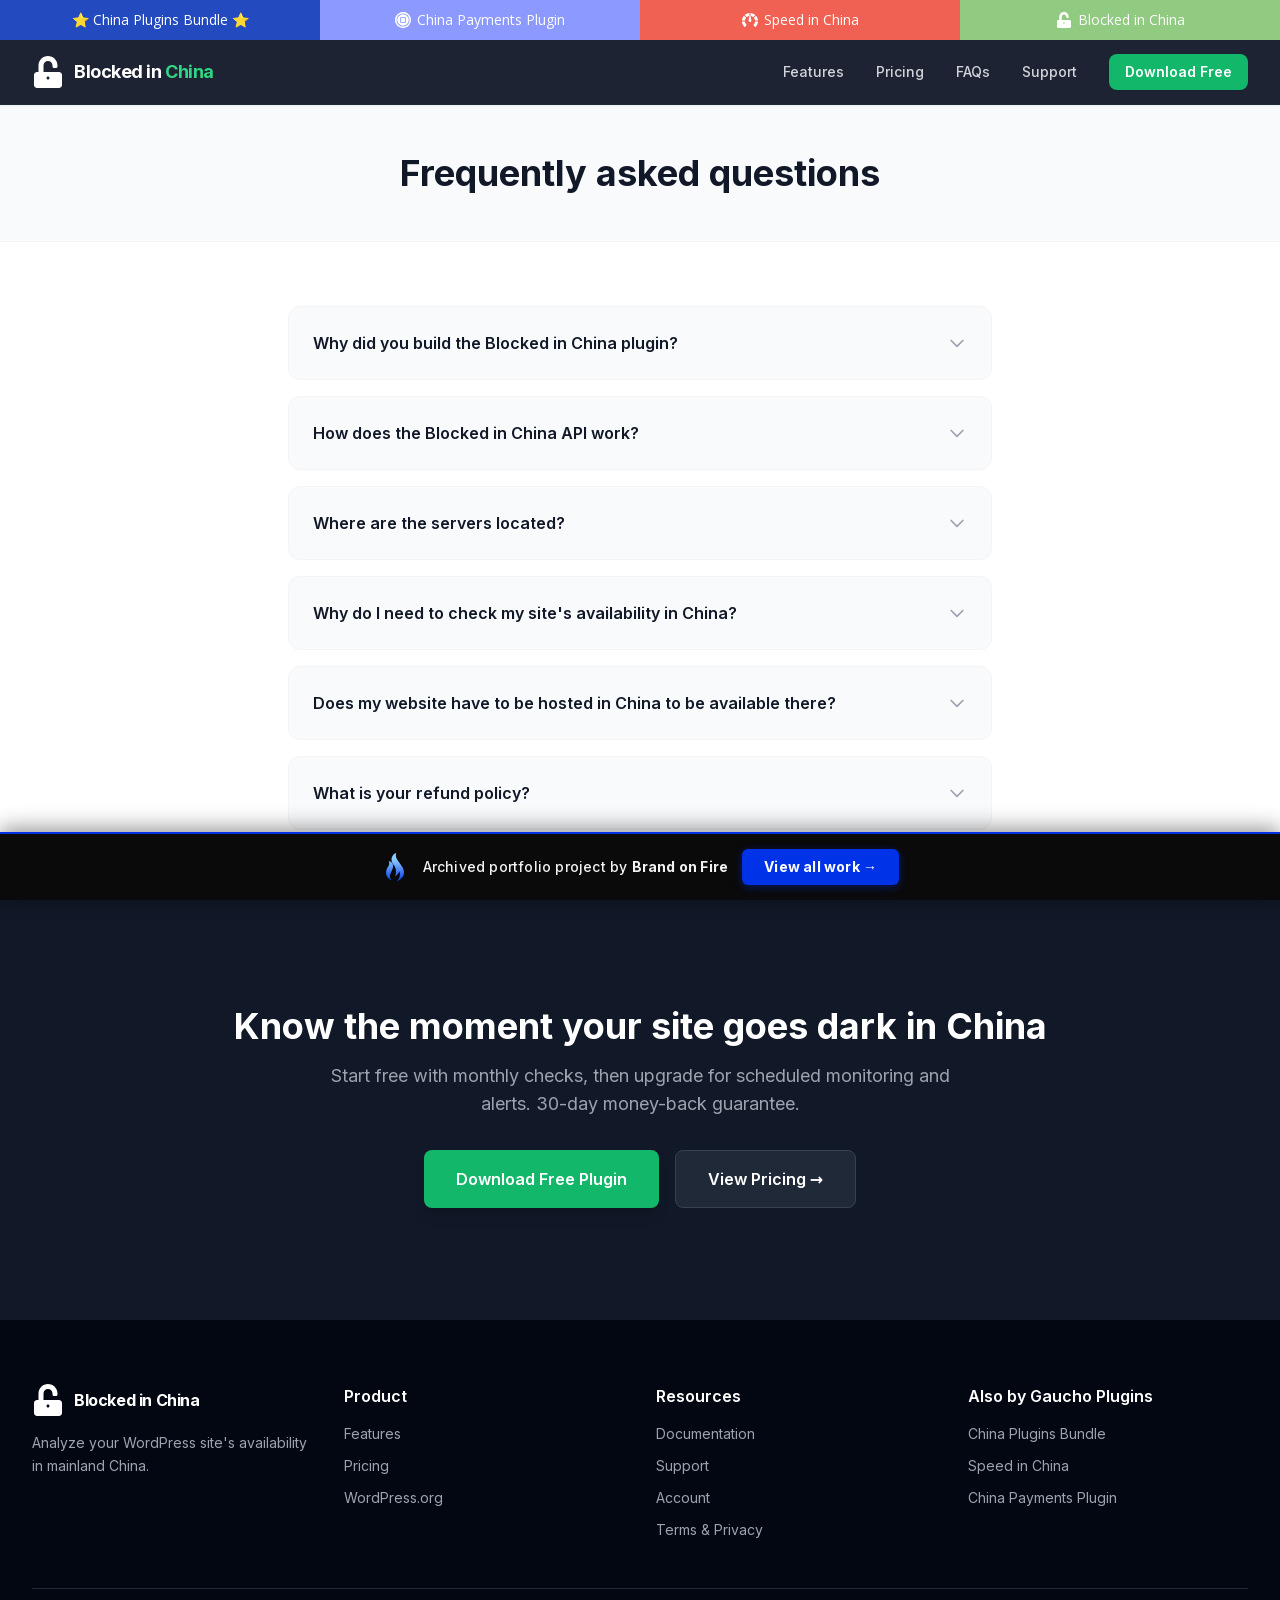
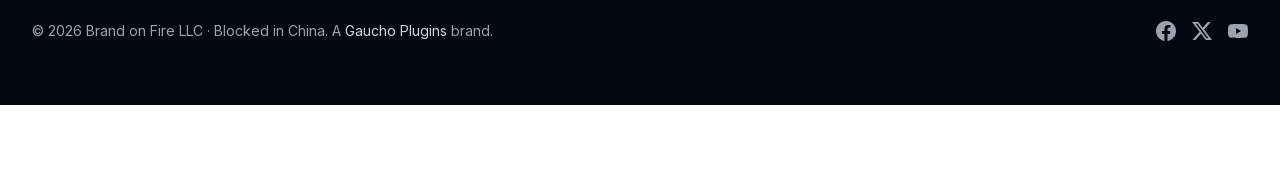
==== commit 4a61be6e: "Portfolio bar: brandonfire.com theme — flame icon, electric-blue accent, taller, larger button" ====
--- a/faq/index.html
+++ b/faq/index.html
@@ -1 +1 @@
-<!doctype html><html lang="en" class="scroll-smooth" data-bofp="0"><head><meta charset="utf-8"><link rel="icon" href="/assets/img/bic-icon.svg" type="image/svg+xml"><link rel="apple-touch-icon" href="/assets/img/bic-icon.svg"><meta name="viewport" content="width=device-width, initial-scale=1"><title>FAQ — Blocked in China</title><meta name="description" content="Answers to common questions about the Blocked in China WordPress plugin."><meta name="keywords" content="is my website blocked in China, check website accessibility China, China firewall test, WordPress China availability, Great Firewall test, blocked in China plugin"><link rel="canonical" href="/faq/"><meta property="og:type" content="website"><meta property="og:title" content="FAQ — Blocked in China"><meta property="og:description" content="Answers to common questions about the Blocked in China WordPress plugin."><meta property="og:url" content="/faq/"><meta property="og:site_name" content="Blocked in China"><meta property="og:image" content="/assets/img/checker-screenshot.png"><meta name="twitter:card" content="summary_large_image"><meta name="twitter:title" content="FAQ — Blocked in China"><meta name="twitter:description" content="Answers to common questions about the Blocked in China WordPress plugin."><link rel="stylesheet" href="../style.css"><style>[data-bofp="1"]{background-color:rgb(255, 255, 255)!important;color:rgb(31, 41, 55)!important}[data-bofp="2"]{background-color:rgba(17, 24, 39, 0.95)!important;color:rgb(31, 41, 55)!important}[data-bofp="3"]{background-color:rgb(248, 250, 252)!important;color:rgb(31, 41, 55)!important}[data-bofp="4"]{background-color:rgb(248, 250, 252)!important;color:rgb(31, 41, 55)!important}[data-bofp="5"]{background-color:rgb(248, 250, 252)!important;color:rgb(31, 41, 55)!important}[data-bofp="6"]{background-color:rgb(248, 250, 252)!important;color:rgb(31, 41, 55)!important}[data-bofp="7"]{background-color:rgb(248, 250, 252)!important;color:rgb(31, 41, 55)!important}[data-bofp="8"]{background-color:rgb(248, 250, 252)!important;color:rgb(31, 41, 55)!important}[data-bofp="9"]{background-color:rgb(248, 250, 252)!important;color:rgb(31, 41, 55)!important}[data-bofp="10"]{background-color:rgb(17, 24, 39)!important;color:rgb(31, 41, 55)!important}[data-bofp="11"]{background-color:rgb(3, 7, 18)!important;color:rgb(156, 163, 175)!important}</style><meta name="robots" content="noindex, nofollow"><style id="bof-noform">form,form *,fieldset,fieldset *,input,textarea,select,label.fusion-form-label,.wpcf7,.wpcf7 *,.fusion-form,.fusion-form *,.fusion-contact-form,.fusion-contact-form *,.elementor-form,.elementor-form *,.gform_wrapper,.gform_wrapper *,[class*="contact-form"],[class*="contact-form"] *,[id*="contact-form"],[id*="contact-form"] *{pointer-events:none!important;cursor:default!important;-webkit-user-select:none!important;user-select:none!important}</style></head><body class="font-sans text-gray-800 bg-white antialiased" data-bofp="1"><div class="gp-strip"><a class="gp-s-bundle">⭐ China Plugins Bundle ⭐</a><a class="gp-s-cpp"><span class="gp-icon"><svg xmlns="http://www.w3.org/2000/svg" viewBox="0 0 55 55"><path fill="#fff" d="M16.8,52.84A27.53,27.53,0,0,1,0,27.5,27.53,27.53,0,0,1,16.8,2.17,27.43,27.43,0,0,1,46.94,8.06a27.47,27.47,0,0,1,0,38.88,27.68,27.68,0,0,1-8.75,5.9,27.58,27.58,0,0,1-21.4,0ZM5,27.5A22.5,22.5,0,1,0,27.5,5,22.52,22.52,0,0,0,5,27.5Zm2.68,0A19.82,19.82,0,1,1,27.5,47.32,19.84,19.84,0,0,1,7.68,27.5Zm10.11-7.88V35.38a1.84,1.84,0,0,0,1.83,1.84H35.38a1.85,1.85,0,0,0,1.84-1.84V19.62a1.85,1.85,0,0,0-1.84-1.84H19.62a1.85,1.85,0,0,0-1.84,1.84h0Zm3.08,14.51V20.87H34.13V34.13Z"></path></svg></span>China Payments Plugin</a><a class="gp-s-sic"><span class="gp-icon"><svg xmlns="http://www.w3.org/2000/svg" viewBox="0 0 75 66"><path fill="#fff" d="M12.547,66a1.055,1.055,0,0,1-.2-.02c-.569-.112-.649-.19-1.17-.7L11,65.116a44.951,44.951,0,0,1-7.673-10.9A34.6,34.6,0,0,1,.5,44.948,37.281,37.281,0,0,1,0,40.433H13.87a24.984,24.984,0,0,0,2.054,7.8,32.464,32.464,0,0,0,4.985,7.153,3.564,3.564,0,0,1,.453,1.259,2.631,2.631,0,0,1-.211,1.2l-7.643,7.767A1.607,1.607,0,0,1,12.547,66Zm50-.01a1.7,1.7,0,0,1-1.039-.484L53.848,57.84a2.621,2.621,0,0,1-.211-1.2,3.552,3.552,0,0,1,.453-1.259,32.411,32.411,0,0,0,4.985-7.153,25.185,25.185,0,0,0,2.054-7.8H75v.01a37.9,37.9,0,0,1-.5,4.5,34.6,34.6,0,0,1-2.831,9.27A44.952,44.952,0,0,1,64,65.116c-.11.106-.2.2-.282.277a1.442,1.442,0,0,1-1.029.586A1.027,1.027,0,0,1,62.542,65.99ZM75,35.889H61.069a23.519,23.519,0,0,0-1.48-6.754,29.844,29.844,0,0,0-3.806-6.386L65.57,12.741l.008.008a36.554,36.554,0,0,1,2.386,2.98,36.3,36.3,0,0,1,4.162,7.328A49.716,49.716,0,0,1,75,35.888Zm-61.069,0H0v-.006A49.8,49.8,0,0,1,2.874,23.056a36.315,36.315,0,0,1,4.162-7.328A35.609,35.609,0,0,1,9.43,12.741l9.788,10.008a29.714,29.714,0,0,0-3.806,6.386,23.751,23.751,0,0,0-1.48,6.753Zm8.487-16.271h0L12.6,9.64l.015-.012a79.218,79.218,0,0,1,6.541-4.654A30.831,30.831,0,0,1,23.9,2.64,38.621,38.621,0,0,1,29.85.829,53.184,53.184,0,0,1,35.378,0V4.8a4.075,4.075,0,0,0-.3.921c-.03.157-.751,3.892-1.642,8.6a18.535,18.535,0,0,0-4.528,1.214,31.123,31.123,0,0,0-6.494,4.083Zm30.241,0h0a31.148,31.148,0,0,0-6.495-4.083,18.493,18.493,0,0,0-4.4-1.2C40.8,9.557,40.007,5.809,40,5.771a4.157,4.157,0,0,0-.3-1.078V0h.016a53.828,53.828,0,0,1,5.512.828A38.585,38.585,0,0,1,51.179,2.64a30.8,30.8,0,0,1,4.743,2.333A79.869,79.869,0,0,1,62.477,9.64L52.66,19.618Z"></path><path fill="#fff" d="M24.431,24.4a2.1,2.1,0,0,0,.485-1.524,3.069,3.069,0,0,0-.5-1.326S11.9,2.959,10.866,1.926A6.775,6.775,0,0,0,9.183.6S4.41-1.286,1.672,1.639.382,8.481.382,8.481s-.011.42,1.348,2.2,19.79,13.7,19.79,13.7a3.088,3.088,0,0,0,1.349.592A2.1,2.1,0,0,0,24.431,24.4Z" transform="translate(37.287 44.82) rotate(-135)"></path></svg></span>Speed in China</a><a href="../index.html" class="gp-s-bic active"><span class="gp-icon"><svg xmlns="http://www.w3.org/2000/svg" viewBox="0 0 448 512"><path fill="#fff" d="M400 256H152V152.9c0-39.6 31.7-72.5 71.3-72.9 40-.4 72.7 32.1 72.7 72v16c0 13.3 10.7 24 24 24h32c13.3 0 24-10.7 24-24v-16C376 68 307.5 0 223.5 0 139.5 0 72 68 72 152v104H48c-26.5 0-48 21.5-48 48v160c0 26.5 21.5 48 48 48h352c26.5 0 48-21.5 48-48V304c0-26.5-21.5-48-48-48zm-176 120c-13.3 0-24-10.7-24-24s10.7-24 24-24 24 10.7 24 24-10.7 24-24 24z"></path></svg></span>Blocked in China</a></div><header class="sticky top-0 z-50 bg-gray-900/95 backdrop-blur-sm border-b border-gray-800 shadow-sm" data-bofp="2"><nav class="max-w-7xl mx-auto px-4 sm:px-6 lg:px-8"><div class="flex items-center justify-between h-16"><a href="../index.html" class="flex items-center gap-2.5" aria-label="Blocked in China home"><img src="../_a/52802d5689e6.svg" alt="Blocked in China" class="w-8 h-8" decoding="sync"><span class="text-lg font-bold text-white tracking-tight">Blocked in <span class="text-brand-400">China</span></span></a><div class="hidden md:flex items-center gap-8"><a href="../index.html" class="text-sm font-medium text-gray-300 hover:text-brand-400 transition-colors">Features</a><a href="../index.html" class="text-sm font-medium text-gray-300 hover:text-brand-400 transition-colors">Pricing</a><a href="../faq/index.html" class="text-sm font-medium text-gray-300 hover:text-brand-400 transition-colors">FAQs</a><a class="text-sm font-medium text-gray-300 hover:text-brand-400 transition-colors">Support</a><a target="_blank" rel="noopener" class="inline-flex items-center px-4 py-2 bg-brand-500 text-white text-sm font-semibold rounded-lg hover:bg-brand-600 transition-colors shadow-sm">Download Free</a></div><button id="mobile-menu-btn" class="md:hidden p-2 text-gray-300 hover:text-brand-400" aria-label="Toggle menu"><svg class="w-6 h-6" fill="none" stroke="currentColor" viewBox="0 0 24 24"><path stroke-linecap="round" stroke-linejoin="round" stroke-width="2" d="M4 6h16M4 12h16M4 18h16"></path></svg></button></div><div id="mobile-menu" class="hidden md:hidden pb-4"><div class="flex flex-col gap-3"><a href="../index.html" class="text-sm font-medium text-gray-300 hover:text-brand-400 py-1">Features</a><a href="../index.html" class="text-sm font-medium text-gray-300 hover:text-brand-400 py-1">Pricing</a><a href="../faq/index.html" class="text-sm font-medium text-gray-300 hover:text-brand-400 py-1">FAQs</a><a class="text-sm font-medium text-gray-300 hover:text-brand-400 py-1">Support</a><a target="_blank" rel="noopener" class="inline-flex items-center justify-center w-full px-4 py-2 bg-brand-500 text-white text-sm font-semibold rounded-lg mt-2">Download Free</a></div></div></nav></header><main><section class="bg-surface-50 border-b border-gray-100 py-12" data-bofp="3"><div class="max-w-3xl mx-auto px-4 sm:px-6 lg:px-8 text-center"><h1 class="text-3xl sm:text-4xl font-bold text-gray-900">Frequently asked questions</h1></div></section><section class="max-w-3xl mx-auto px-4 sm:px-6 lg:px-8 py-16"><div class="space-y-4"><details class="group bg-surface-50 rounded-xl border border-gray-100 p-6" data-bofp="4"><summary class="flex items-center justify-between cursor-pointer font-semibold text-gray-900 list-none">Why did you build the Blocked in China plugin?<svg class="w-5 h-5 text-gray-400 group-open:rotate-180 transition-transform" fill="none" stroke="currentColor" viewBox="0 0 24 24"><path stroke-linecap="round" stroke-linejoin="round" stroke-width="2" d="M19 9l-7 7-7-7"></path></svg></summary><p class="text-gray-600 leading-relaxed mt-4 text-sm">If you've ever done business with China, you know how important it is to ensure your website is available within China's mainland. To help business owners with WordPress sites, we developed the Blocked in China plugin, which uses the Blocked in China API to check your site's status within mainland China.</p></details><details class="group bg-surface-50 rounded-xl border border-gray-100 p-6" data-bofp="5"><summary class="flex items-center justify-between cursor-pointer font-semibold text-gray-900 list-none">How does the Blocked in China API work?<svg class="w-5 h-5 text-gray-400 group-open:rotate-180 transition-transform" fill="none" stroke="currentColor" viewBox="0 0 24 24"><path stroke-linecap="round" stroke-linejoin="round" stroke-width="2" d="M19 9l-7 7-7-7"></path></svg></summary><p class="text-gray-600 leading-relaxed mt-4 text-sm">The Blocked in China API uses multiple servers to check your site's status from within China, depending on the current server usage at the time. The primary API we currently use comes from viewdns.info.</p></details><details class="group bg-surface-50 rounded-xl border border-gray-100 p-6" data-bofp="6"><summary class="flex items-center justify-between cursor-pointer font-semibold text-gray-900 list-none">Where are the servers located?<svg class="w-5 h-5 text-gray-400 group-open:rotate-180 transition-transform" fill="none" stroke="currentColor" viewBox="0 0 24 24"><path stroke-linecap="round" stroke-linejoin="round" stroke-width="2" d="M19 9l-7 7-7-7"></path></svg></summary><p class="text-gray-600 leading-relaxed mt-4 text-sm">Servers are currently available in 5 regions, including Beijing, Shenzhen, Inner Mongolia, Heilongjiang Province, and Yunnan Province.</p></details><details class="group bg-surface-50 rounded-xl border border-gray-100 p-6" data-bofp="7"><summary class="flex items-center justify-between cursor-pointer font-semibold text-gray-900 list-none">Why do I need to check my site's availability in China?<svg class="w-5 h-5 text-gray-400 group-open:rotate-180 transition-transform" fill="none" stroke="currentColor" viewBox="0 0 24 24"><path stroke-linecap="round" stroke-linejoin="round" stroke-width="2" d="M19 9l-7 7-7-7"></path></svg></summary><p class="text-gray-600 leading-relaxed mt-4 text-sm">Internet usage is restricted in China. Many websites are not able to be accessed due to government limitations, so it's important to know whether yours is reachable.</p></details><details class="group bg-surface-50 rounded-xl border border-gray-100 p-6" data-bofp="8"><summary class="flex items-center justify-between cursor-pointer font-semibold text-gray-900 list-none">Does my website have to be hosted in China to be available there?<svg class="w-5 h-5 text-gray-400 group-open:rotate-180 transition-transform" fill="none" stroke="currentColor" viewBox="0 0 24 24"><path stroke-linecap="round" stroke-linejoin="round" stroke-width="2" d="M19 9l-7 7-7-7"></path></svg></summary><p class="text-gray-600 leading-relaxed mt-4 text-sm">No. Your website can be hosted anywhere in the world. As long as the server or URL has not been blocked by the Chinese Ministry of Industry and Information Technology, your site will be available in the mainland.</p></details><details class="group bg-surface-50 rounded-xl border border-gray-100 p-6" data-bofp="9"><summary class="flex items-center justify-between cursor-pointer font-semibold text-gray-900 list-none">What is your refund policy?<svg class="w-5 h-5 text-gray-400 group-open:rotate-180 transition-transform" fill="none" stroke="currentColor" viewBox="0 0 24 24"><path stroke-linecap="round" stroke-linejoin="round" stroke-width="2" d="M19 9l-7 7-7-7"></path></svg></summary><p class="text-gray-600 leading-relaxed mt-4 text-sm">If you're unhappy with the plugin within 30 days, we will gladly provide a refund. More details can be found in our <a target="_blank" rel="noopener" class="text-brand-600 hover:underline">End User License Agreement</a>.</p></details></div></section><section class="py-20 lg:py-28 bg-gray-900" data-bofp="10"><div class="max-w-4xl mx-auto px-4 sm:px-6 lg:px-8 text-center"><h2 class="text-3xl sm:text-4xl font-bold text-white mb-4">Know the moment your site goes dark in China</h2><p class="text-lg text-gray-400 mb-8 max-w-2xl mx-auto">Start free with monthly checks, then upgrade for scheduled monitoring and alerts. 30-day money-back guarantee.</p><div class="flex flex-col sm:flex-row gap-4 justify-center"><a target="_blank" rel="noopener" class="inline-flex items-center justify-center px-8 py-4 bg-brand-500 text-white font-semibold rounded-lg hover:bg-brand-600 transition-colors shadow-lg text-base">Download Free Plugin</a><a href="../index.html" class="inline-flex items-center justify-center px-8 py-4 bg-gray-800 text-white font-semibold rounded-lg hover:bg-gray-700 transition-colors border border-gray-700 text-base">View Pricing →</a></div></div></section></main><footer class="bg-gray-950 text-gray-400 py-16" data-bofp="11"><div class="max-w-7xl mx-auto px-4 sm:px-6 lg:px-8"><div class="grid sm:grid-cols-2 lg:grid-cols-4 gap-8 mb-12"><div class="sm:col-span-2 lg:col-span-1"><div class="flex items-center gap-2.5 mb-4"><img src="../_a/52802d5689e6.svg" alt="Blocked in China" class="w-8 h-8" decoding="sync"><span class="text-base font-bold text-white tracking-tight">Blocked in China</span></div><p class="text-sm leading-relaxed">Analyze your WordPress site's availability in mainland China.</p></div><div><h4 class="text-white font-semibold mb-4">Product</h4><ul class="space-y-3 text-sm"><li><a href="../index.html" class="hover:text-brand-400 transition-colors">Features</a></li><li><a href="../index.html" class="hover:text-brand-400 transition-colors">Pricing</a></li><li><a target="_blank" rel="noopener" class="hover:text-brand-400 transition-colors">WordPress.org</a></li></ul></div><div><h4 class="text-white font-semibold mb-4">Resources</h4><ul class="space-y-3 text-sm"><li><a target="_blank" rel="noopener" class="hover:text-brand-400 transition-colors">Documentation</a></li><li><a target="_blank" rel="noopener" class="hover:text-brand-400 transition-colors">Support</a></li><li><a target="_blank" rel="noopener" class="hover:text-brand-400 transition-colors">Account</a></li><li><a href="../terms-conditions-privacy-policy/index.html" class="hover:text-brand-400 transition-colors">Terms &amp; Privacy</a></li></ul></div><div><h4 class="text-white font-semibold mb-4">Also by Gaucho Plugins</h4><ul class="space-y-3 text-sm"><li><a target="_blank" rel="noopener" class="hover:text-brand-400 transition-colors">China Plugins Bundle</a></li><li><a target="_blank" rel="noopener" class="hover:text-brand-400 transition-colors">Speed in China</a></li><li><a target="_blank" rel="noopener" class="hover:text-brand-400 transition-colors">China Payments Plugin</a></li></ul></div></div><div class="border-t border-gray-800 pt-8 flex flex-col sm:flex-row items-center justify-between gap-4 text-sm"><p>© 2026 Brand on Fire LLC · Blocked in China. A <a target="_blank" rel="noopener" class="text-gray-300 hover:text-brand-400">Gaucho Plugins</a> brand.</p><div class="flex items-center gap-4"><a target="_blank" rel="noopener" aria-label="Facebook" class="hover:text-brand-400 transition-colors"><svg class="w-5 h-5" fill="currentColor" viewBox="0 0 24 24"><path d="M24 12.07C24 5.4 18.63 0 12 0S0 5.4 0 12.07c0 6.03 4.39 11.03 10.13 11.93v-8.44H7.08v-3.49h3.05V9.41c0-3.02 1.79-4.69 4.53-4.69 1.31 0 2.68.24 2.68.24v2.97h-1.51c-1.49 0-1.96.93-1.96 1.89v2.25h3.33l-.53 3.49h-2.8v8.44C19.61 23.1 24 18.1 24 12.07z"></path></svg></a><a target="_blank" rel="noopener" aria-label="X" class="hover:text-brand-400 transition-colors"><svg class="w-5 h-5" fill="currentColor" viewBox="0 0 24 24"><path d="M18.9 1.15h3.68l-8.04 9.19L24 22.85h-7.41l-5.8-7.58-6.64 7.58H.46l8.6-9.83L0 1.15h7.6l5.24 6.93 6.06-6.93zm-1.29 19.5h2.04L6.49 3.24H4.3L17.61 20.65z"></path></svg></a><a target="_blank" rel="noopener" aria-label="YouTube" class="hover:text-brand-400 transition-colors"><svg class="w-5 h-5" fill="currentColor" viewBox="0 0 24 24"><path d="M23.5 6.2a3.02 3.02 0 00-2.12-2.14C19.5 3.55 12 3.55 12 3.55s-7.5 0-9.38.51A3.02 3.02 0 00.5 6.2C0 8.07 0 12 0 12s0 3.93.5 5.8a3.02 3.02 0 002.12 2.14c1.88.51 9.38.51 9.38.51s7.5 0 9.38-.51a3.02 3.02 0 002.12-2.14C24 15.93 24 12 24 12s0-3.93-.5-5.8zM9.6 15.6V8.4l6.2 3.6-6.2 3.6z"></path></svg></a></div></div></div></footer><div class="fomo-popup" role="status" aria-live="polite"></div><!-- bof-portfolio-bar --><a href="https://brandonfire.com/portfolio/" id="bof-portfolio-bar" rel="noopener" style="position:fixed;left:0;right:0;bottom:0;z-index:2147483647;display:flex;align-items:center;justify-content:center;gap:14px;flex-wrap:wrap;background:#0a0a0a;color:#ffffff !important;font-family:Inter,-apple-system,BlinkMacSystemFont,'Segoe UI',Roboto,Helvetica,Arial,sans-serif;font-size:14px;font-weight:500;line-height:1;letter-spacing:.2px;padding:15px 18px;text-decoration:none !important;box-shadow:0 -3px 22px rgba(0,0,0,.45);border-top:2px solid #0033e7;box-sizing:border-box;"><img src="[data-uri]" alt="" width="28" height="28" style="display:block;flex:0 0 auto;width:28px;height:28px;"><span style="opacity:.95;color:#fff;">Archived portfolio project by <strong style="font-weight:700;color:#fff;">Brand&nbsp;on&nbsp;Fire</strong></span><span style="background:#0033e7;color:#fff;padding:11px 22px;border-radius:6px;font-weight:700;font-size:14px;white-space:nowrap;box-shadow:0 2px 10px rgba(0,51,231,.4);">View&nbsp;all&nbsp;work&nbsp;&rarr;</span></a><!-- /bof-portfolio-bar --></body></html>+<!doctype html><html lang="en" class="scroll-smooth" data-bofp="0"><head><meta charset="utf-8"><link rel="icon" href="/assets/img/bic-icon.svg" type="image/svg+xml"><link rel="apple-touch-icon" href="/assets/img/bic-icon.svg"><meta name="viewport" content="width=device-width, initial-scale=1"><title>FAQ — Blocked in China</title><meta name="description" content="Answers to common questions about the Blocked in China WordPress plugin."><meta name="keywords" content="is my website blocked in China, check website accessibility China, China firewall test, WordPress China availability, Great Firewall test, blocked in China plugin"><link rel="canonical" href="/faq/"><meta property="og:type" content="website"><meta property="og:title" content="FAQ — Blocked in China"><meta property="og:description" content="Answers to common questions about the Blocked in China WordPress plugin."><meta property="og:url" content="/faq/"><meta property="og:site_name" content="Blocked in China"><meta property="og:image" content="/assets/img/checker-screenshot.png"><meta name="twitter:card" content="summary_large_image"><meta name="twitter:title" content="FAQ — Blocked in China"><meta name="twitter:description" content="Answers to common questions about the Blocked in China WordPress plugin."><link rel="stylesheet" href="../style.css"><style>[data-bofp="1"]{background-color:rgb(255, 255, 255)!important;color:rgb(31, 41, 55)!important}[data-bofp="2"]{background-color:rgba(17, 24, 39, 0.95)!important;color:rgb(31, 41, 55)!important}[data-bofp="3"]{background-color:rgb(248, 250, 252)!important;color:rgb(31, 41, 55)!important}[data-bofp="4"]{background-color:rgb(248, 250, 252)!important;color:rgb(31, 41, 55)!important}[data-bofp="5"]{background-color:rgb(248, 250, 252)!important;color:rgb(31, 41, 55)!important}[data-bofp="6"]{background-color:rgb(248, 250, 252)!important;color:rgb(31, 41, 55)!important}[data-bofp="7"]{background-color:rgb(248, 250, 252)!important;color:rgb(31, 41, 55)!important}[data-bofp="8"]{background-color:rgb(248, 250, 252)!important;color:rgb(31, 41, 55)!important}[data-bofp="9"]{background-color:rgb(248, 250, 252)!important;color:rgb(31, 41, 55)!important}[data-bofp="10"]{background-color:rgb(17, 24, 39)!important;color:rgb(31, 41, 55)!important}[data-bofp="11"]{background-color:rgb(3, 7, 18)!important;color:rgb(156, 163, 175)!important}</style><meta name="robots" content="noindex, nofollow"><style id="bof-noform">form,form *,fieldset,fieldset *,input,textarea,select,label.fusion-form-label,.wpcf7,.wpcf7 *,.fusion-form,.fusion-form *,.fusion-contact-form,.fusion-contact-form *,.elementor-form,.elementor-form *,.gform_wrapper,.gform_wrapper *,[class*="contact-form"],[class*="contact-form"] *,[id*="contact-form"],[id*="contact-form"] *{pointer-events:none!important;cursor:default!important;-webkit-user-select:none!important;user-select:none!important}</style></head><body class="font-sans text-gray-800 bg-white antialiased" data-bofp="1"><div class="gp-strip"><a class="gp-s-bundle">⭐ China Plugins Bundle ⭐</a><a class="gp-s-cpp"><span class="gp-icon"><svg xmlns="http://www.w3.org/2000/svg" viewBox="0 0 55 55"><path fill="#fff" d="M16.8,52.84A27.53,27.53,0,0,1,0,27.5,27.53,27.53,0,0,1,16.8,2.17,27.43,27.43,0,0,1,46.94,8.06a27.47,27.47,0,0,1,0,38.88,27.68,27.68,0,0,1-8.75,5.9,27.58,27.58,0,0,1-21.4,0ZM5,27.5A22.5,22.5,0,1,0,27.5,5,22.52,22.52,0,0,0,5,27.5Zm2.68,0A19.82,19.82,0,1,1,27.5,47.32,19.84,19.84,0,0,1,7.68,27.5Zm10.11-7.88V35.38a1.84,1.84,0,0,0,1.83,1.84H35.38a1.85,1.85,0,0,0,1.84-1.84V19.62a1.85,1.85,0,0,0-1.84-1.84H19.62a1.85,1.85,0,0,0-1.84,1.84h0Zm3.08,14.51V20.87H34.13V34.13Z"></path></svg></span>China Payments Plugin</a><a class="gp-s-sic"><span class="gp-icon"><svg xmlns="http://www.w3.org/2000/svg" viewBox="0 0 75 66"><path fill="#fff" d="M12.547,66a1.055,1.055,0,0,1-.2-.02c-.569-.112-.649-.19-1.17-.7L11,65.116a44.951,44.951,0,0,1-7.673-10.9A34.6,34.6,0,0,1,.5,44.948,37.281,37.281,0,0,1,0,40.433H13.87a24.984,24.984,0,0,0,2.054,7.8,32.464,32.464,0,0,0,4.985,7.153,3.564,3.564,0,0,1,.453,1.259,2.631,2.631,0,0,1-.211,1.2l-7.643,7.767A1.607,1.607,0,0,1,12.547,66Zm50-.01a1.7,1.7,0,0,1-1.039-.484L53.848,57.84a2.621,2.621,0,0,1-.211-1.2,3.552,3.552,0,0,1,.453-1.259,32.411,32.411,0,0,0,4.985-7.153,25.185,25.185,0,0,0,2.054-7.8H75v.01a37.9,37.9,0,0,1-.5,4.5,34.6,34.6,0,0,1-2.831,9.27A44.952,44.952,0,0,1,64,65.116c-.11.106-.2.2-.282.277a1.442,1.442,0,0,1-1.029.586A1.027,1.027,0,0,1,62.542,65.99ZM75,35.889H61.069a23.519,23.519,0,0,0-1.48-6.754,29.844,29.844,0,0,0-3.806-6.386L65.57,12.741l.008.008a36.554,36.554,0,0,1,2.386,2.98,36.3,36.3,0,0,1,4.162,7.328A49.716,49.716,0,0,1,75,35.888Zm-61.069,0H0v-.006A49.8,49.8,0,0,1,2.874,23.056a36.315,36.315,0,0,1,4.162-7.328A35.609,35.609,0,0,1,9.43,12.741l9.788,10.008a29.714,29.714,0,0,0-3.806,6.386,23.751,23.751,0,0,0-1.48,6.753Zm8.487-16.271h0L12.6,9.64l.015-.012a79.218,79.218,0,0,1,6.541-4.654A30.831,30.831,0,0,1,23.9,2.64,38.621,38.621,0,0,1,29.85.829,53.184,53.184,0,0,1,35.378,0V4.8a4.075,4.075,0,0,0-.3.921c-.03.157-.751,3.892-1.642,8.6a18.535,18.535,0,0,0-4.528,1.214,31.123,31.123,0,0,0-6.494,4.083Zm30.241,0h0a31.148,31.148,0,0,0-6.495-4.083,18.493,18.493,0,0,0-4.4-1.2C40.8,9.557,40.007,5.809,40,5.771a4.157,4.157,0,0,0-.3-1.078V0h.016a53.828,53.828,0,0,1,5.512.828A38.585,38.585,0,0,1,51.179,2.64a30.8,30.8,0,0,1,4.743,2.333A79.869,79.869,0,0,1,62.477,9.64L52.66,19.618Z"></path><path fill="#fff" d="M24.431,24.4a2.1,2.1,0,0,0,.485-1.524,3.069,3.069,0,0,0-.5-1.326S11.9,2.959,10.866,1.926A6.775,6.775,0,0,0,9.183.6S4.41-1.286,1.672,1.639.382,8.481.382,8.481s-.011.42,1.348,2.2,19.79,13.7,19.79,13.7a3.088,3.088,0,0,0,1.349.592A2.1,2.1,0,0,0,24.431,24.4Z" transform="translate(37.287 44.82) rotate(-135)"></path></svg></span>Speed in China</a><a href="../index.html" class="gp-s-bic active"><span class="gp-icon"><svg xmlns="http://www.w3.org/2000/svg" viewBox="0 0 448 512"><path fill="#fff" d="M400 256H152V152.9c0-39.6 31.7-72.5 71.3-72.9 40-.4 72.7 32.1 72.7 72v16c0 13.3 10.7 24 24 24h32c13.3 0 24-10.7 24-24v-16C376 68 307.5 0 223.5 0 139.5 0 72 68 72 152v104H48c-26.5 0-48 21.5-48 48v160c0 26.5 21.5 48 48 48h352c26.5 0 48-21.5 48-48V304c0-26.5-21.5-48-48-48zm-176 120c-13.3 0-24-10.7-24-24s10.7-24 24-24 24 10.7 24 24-10.7 24-24 24z"></path></svg></span>Blocked in China</a></div><header class="sticky top-0 z-50 bg-gray-900/95 backdrop-blur-sm border-b border-gray-800 shadow-sm" data-bofp="2"><nav class="max-w-7xl mx-auto px-4 sm:px-6 lg:px-8"><div class="flex items-center justify-between h-16"><a href="../index.html" class="flex items-center gap-2.5" aria-label="Blocked in China home"><img src="../_a/52802d5689e6.svg" alt="Blocked in China" class="w-8 h-8" decoding="sync"><span class="text-lg font-bold text-white tracking-tight">Blocked in <span class="text-brand-400">China</span></span></a><div class="hidden md:flex items-center gap-8"><a href="../index.html" class="text-sm font-medium text-gray-300 hover:text-brand-400 transition-colors">Features</a><a href="../index.html" class="text-sm font-medium text-gray-300 hover:text-brand-400 transition-colors">Pricing</a><a href="../faq/index.html" class="text-sm font-medium text-gray-300 hover:text-brand-400 transition-colors">FAQs</a><a class="text-sm font-medium text-gray-300 hover:text-brand-400 transition-colors">Support</a><a target="_blank" rel="noopener" class="inline-flex items-center px-4 py-2 bg-brand-500 text-white text-sm font-semibold rounded-lg hover:bg-brand-600 transition-colors shadow-sm">Download Free</a></div><button id="mobile-menu-btn" class="md:hidden p-2 text-gray-300 hover:text-brand-400" aria-label="Toggle menu"><svg class="w-6 h-6" fill="none" stroke="currentColor" viewBox="0 0 24 24"><path stroke-linecap="round" stroke-linejoin="round" stroke-width="2" d="M4 6h16M4 12h16M4 18h16"></path></svg></button></div><div id="mobile-menu" class="hidden md:hidden pb-4"><div class="flex flex-col gap-3"><a href="../index.html" class="text-sm font-medium text-gray-300 hover:text-brand-400 py-1">Features</a><a href="../index.html" class="text-sm font-medium text-gray-300 hover:text-brand-400 py-1">Pricing</a><a href="../faq/index.html" class="text-sm font-medium text-gray-300 hover:text-brand-400 py-1">FAQs</a><a class="text-sm font-medium text-gray-300 hover:text-brand-400 py-1">Support</a><a target="_blank" rel="noopener" class="inline-flex items-center justify-center w-full px-4 py-2 bg-brand-500 text-white text-sm font-semibold rounded-lg mt-2">Download Free</a></div></div></nav></header><main><section class="bg-surface-50 border-b border-gray-100 py-12" data-bofp="3"><div class="max-w-3xl mx-auto px-4 sm:px-6 lg:px-8 text-center"><h1 class="text-3xl sm:text-4xl font-bold text-gray-900">Frequently asked questions</h1></div></section><section class="max-w-3xl mx-auto px-4 sm:px-6 lg:px-8 py-16"><div class="space-y-4"><details class="group bg-surface-50 rounded-xl border border-gray-100 p-6" data-bofp="4"><summary class="flex items-center justify-between cursor-pointer font-semibold text-gray-900 list-none">Why did you build the Blocked in China plugin?<svg class="w-5 h-5 text-gray-400 group-open:rotate-180 transition-transform" fill="none" stroke="currentColor" viewBox="0 0 24 24"><path stroke-linecap="round" stroke-linejoin="round" stroke-width="2" d="M19 9l-7 7-7-7"></path></svg></summary><p class="text-gray-600 leading-relaxed mt-4 text-sm">If you've ever done business with China, you know how important it is to ensure your website is available within China's mainland. To help business owners with WordPress sites, we developed the Blocked in China plugin, which uses the Blocked in China API to check your site's status within mainland China.</p></details><details class="group bg-surface-50 rounded-xl border border-gray-100 p-6" data-bofp="5"><summary class="flex items-center justify-between cursor-pointer font-semibold text-gray-900 list-none">How does the Blocked in China API work?<svg class="w-5 h-5 text-gray-400 group-open:rotate-180 transition-transform" fill="none" stroke="currentColor" viewBox="0 0 24 24"><path stroke-linecap="round" stroke-linejoin="round" stroke-width="2" d="M19 9l-7 7-7-7"></path></svg></summary><p class="text-gray-600 leading-relaxed mt-4 text-sm">The Blocked in China API uses multiple servers to check your site's status from within China, depending on the current server usage at the time. The primary API we currently use comes from viewdns.info.</p></details><details class="group bg-surface-50 rounded-xl border border-gray-100 p-6" data-bofp="6"><summary class="flex items-center justify-between cursor-pointer font-semibold text-gray-900 list-none">Where are the servers located?<svg class="w-5 h-5 text-gray-400 group-open:rotate-180 transition-transform" fill="none" stroke="currentColor" viewBox="0 0 24 24"><path stroke-linecap="round" stroke-linejoin="round" stroke-width="2" d="M19 9l-7 7-7-7"></path></svg></summary><p class="text-gray-600 leading-relaxed mt-4 text-sm">Servers are currently available in 5 regions, including Beijing, Shenzhen, Inner Mongolia, Heilongjiang Province, and Yunnan Province.</p></details><details class="group bg-surface-50 rounded-xl border border-gray-100 p-6" data-bofp="7"><summary class="flex items-center justify-between cursor-pointer font-semibold text-gray-900 list-none">Why do I need to check my site's availability in China?<svg class="w-5 h-5 text-gray-400 group-open:rotate-180 transition-transform" fill="none" stroke="currentColor" viewBox="0 0 24 24"><path stroke-linecap="round" stroke-linejoin="round" stroke-width="2" d="M19 9l-7 7-7-7"></path></svg></summary><p class="text-gray-600 leading-relaxed mt-4 text-sm">Internet usage is restricted in China. Many websites are not able to be accessed due to government limitations, so it's important to know whether yours is reachable.</p></details><details class="group bg-surface-50 rounded-xl border border-gray-100 p-6" data-bofp="8"><summary class="flex items-center justify-between cursor-pointer font-semibold text-gray-900 list-none">Does my website have to be hosted in China to be available there?<svg class="w-5 h-5 text-gray-400 group-open:rotate-180 transition-transform" fill="none" stroke="currentColor" viewBox="0 0 24 24"><path stroke-linecap="round" stroke-linejoin="round" stroke-width="2" d="M19 9l-7 7-7-7"></path></svg></summary><p class="text-gray-600 leading-relaxed mt-4 text-sm">No. Your website can be hosted anywhere in the world. As long as the server or URL has not been blocked by the Chinese Ministry of Industry and Information Technology, your site will be available in the mainland.</p></details><details class="group bg-surface-50 rounded-xl border border-gray-100 p-6" data-bofp="9"><summary class="flex items-center justify-between cursor-pointer font-semibold text-gray-900 list-none">What is your refund policy?<svg class="w-5 h-5 text-gray-400 group-open:rotate-180 transition-transform" fill="none" stroke="currentColor" viewBox="0 0 24 24"><path stroke-linecap="round" stroke-linejoin="round" stroke-width="2" d="M19 9l-7 7-7-7"></path></svg></summary><p class="text-gray-600 leading-relaxed mt-4 text-sm">If you're unhappy with the plugin within 30 days, we will gladly provide a refund. More details can be found in our <a target="_blank" rel="noopener" class="text-brand-600 hover:underline">End User License Agreement</a>.</p></details></div></section><section class="py-20 lg:py-28 bg-gray-900" data-bofp="10"><div class="max-w-4xl mx-auto px-4 sm:px-6 lg:px-8 text-center"><h2 class="text-3xl sm:text-4xl font-bold text-white mb-4">Know the moment your site goes dark in China</h2><p class="text-lg text-gray-400 mb-8 max-w-2xl mx-auto">Start free with monthly checks, then upgrade for scheduled monitoring and alerts. 30-day money-back guarantee.</p><div class="flex flex-col sm:flex-row gap-4 justify-center"><a target="_blank" rel="noopener" class="inline-flex items-center justify-center px-8 py-4 bg-brand-500 text-white font-semibold rounded-lg hover:bg-brand-600 transition-colors shadow-lg text-base">Download Free Plugin</a><a href="../index.html" class="inline-flex items-center justify-center px-8 py-4 bg-gray-800 text-white font-semibold rounded-lg hover:bg-gray-700 transition-colors border border-gray-700 text-base">View Pricing →</a></div></div></section></main><footer class="bg-gray-950 text-gray-400 py-16" data-bofp="11"><div class="max-w-7xl mx-auto px-4 sm:px-6 lg:px-8"><div class="grid sm:grid-cols-2 lg:grid-cols-4 gap-8 mb-12"><div class="sm:col-span-2 lg:col-span-1"><div class="flex items-center gap-2.5 mb-4"><img src="../_a/52802d5689e6.svg" alt="Blocked in China" class="w-8 h-8" decoding="sync"><span class="text-base font-bold text-white tracking-tight">Blocked in China</span></div><p class="text-sm leading-relaxed">Analyze your WordPress site's availability in mainland China.</p></div><div><h4 class="text-white font-semibold mb-4">Product</h4><ul class="space-y-3 text-sm"><li><a href="../index.html" class="hover:text-brand-400 transition-colors">Features</a></li><li><a href="../index.html" class="hover:text-brand-400 transition-colors">Pricing</a></li><li><a target="_blank" rel="noopener" class="hover:text-brand-400 transition-colors">WordPress.org</a></li></ul></div><div><h4 class="text-white font-semibold mb-4">Resources</h4><ul class="space-y-3 text-sm"><li><a target="_blank" rel="noopener" class="hover:text-brand-400 transition-colors">Documentation</a></li><li><a target="_blank" rel="noopener" class="hover:text-brand-400 transition-colors">Support</a></li><li><a target="_blank" rel="noopener" class="hover:text-brand-400 transition-colors">Account</a></li><li><a href="../terms-conditions-privacy-policy/index.html" class="hover:text-brand-400 transition-colors">Terms &amp; Privacy</a></li></ul></div><div><h4 class="text-white font-semibold mb-4">Also by Gaucho Plugins</h4><ul class="space-y-3 text-sm"><li><a target="_blank" rel="noopener" class="hover:text-brand-400 transition-colors">China Plugins Bundle</a></li><li><a target="_blank" rel="noopener" class="hover:text-brand-400 transition-colors">Speed in China</a></li><li><a target="_blank" rel="noopener" class="hover:text-brand-400 transition-colors">China Payments Plugin</a></li></ul></div></div><div class="border-t border-gray-800 pt-8 flex flex-col sm:flex-row items-center justify-between gap-4 text-sm"><p>© 2026 Brand on Fire LLC · Blocked in China. A <a target="_blank" rel="noopener" class="text-gray-300 hover:text-brand-400">Gaucho Plugins</a> brand.</p><div class="flex items-center gap-4"><a target="_blank" rel="noopener" aria-label="Facebook" class="hover:text-brand-400 transition-colors"><svg class="w-5 h-5" fill="currentColor" viewBox="0 0 24 24"><path d="M24 12.07C24 5.4 18.63 0 12 0S0 5.4 0 12.07c0 6.03 4.39 11.03 10.13 11.93v-8.44H7.08v-3.49h3.05V9.41c0-3.02 1.79-4.69 4.53-4.69 1.31 0 2.68.24 2.68.24v2.97h-1.51c-1.49 0-1.96.93-1.96 1.89v2.25h3.33l-.53 3.49h-2.8v8.44C19.61 23.1 24 18.1 24 12.07z"></path></svg></a><a target="_blank" rel="noopener" aria-label="X" class="hover:text-brand-400 transition-colors"><svg class="w-5 h-5" fill="currentColor" viewBox="0 0 24 24"><path d="M18.9 1.15h3.68l-8.04 9.19L24 22.85h-7.41l-5.8-7.58-6.64 7.58H.46l8.6-9.83L0 1.15h7.6l5.24 6.93 6.06-6.93zm-1.29 19.5h2.04L6.49 3.24H4.3L17.61 20.65z"></path></svg></a><a target="_blank" rel="noopener" aria-label="YouTube" class="hover:text-brand-400 transition-colors"><svg class="w-5 h-5" fill="currentColor" viewBox="0 0 24 24"><path d="M23.5 6.2a3.02 3.02 0 00-2.12-2.14C19.5 3.55 12 3.55 12 3.55s-7.5 0-9.38.51A3.02 3.02 0 00.5 6.2C0 8.07 0 12 0 12s0 3.93.5 5.8a3.02 3.02 0 002.12 2.14c1.88.51 9.38.51 9.38.51s7.5 0 9.38-.51a3.02 3.02 0 002.12-2.14C24 15.93 24 12 24 12s0-3.93-.5-5.8zM9.6 15.6V8.4l6.2 3.6-6.2 3.6z"></path></svg></a></div></div></div></footer><div class="fomo-popup" role="status" aria-live="polite"></div><!-- bof-portfolio-bar --><a href="https://brandonfire.com/portfolio/" id="bof-portfolio-bar" rel="noopener" style="position:fixed;left:0;right:0;bottom:0;z-index:2147483647;display:flex;align-items:center;justify-content:center;gap:14px;flex-wrap:wrap;background:#0a0a0a;color:#ffffff !important;font-family:Inter,-apple-system,BlinkMacSystemFont,'Segoe UI',Roboto,Helvetica,Arial,sans-serif;font-size:14px;font-weight:500;line-height:1;letter-spacing:.2px;padding:15px 18px;text-decoration:none !important;box-shadow:0 -3px 22px rgba(0,0,0,.45);border-top:2px solid #0033e7;box-sizing:border-box;"><img src="[data-uri]" alt="" width="28" height="28" style="display:block;flex:0 0 auto;width:28px;height:28px;"><span style="opacity:.95;color:#fff;">Archived portfolio project by <strong style="font-weight:700;color:#fff;">Brand&nbsp;on&nbsp;Fire</strong></span><span style="background:#0033e7;color:#fff;padding:11px 22px;border-radius:6px;font-weight:700;font-size:14px;white-space:nowrap;box-shadow:0 2px 10px rgba(0,51,231,.4);">View&nbsp;all&nbsp;work&nbsp;&rarr;</span></a><script>(function(){function p(){var b=document.getElementById("bof-portfolio-bar");if(b&&document.body)document.body.style.setProperty("padding-bottom",b.offsetHeight+"px","important");}if(document.readyState!=="loading")p();else document.addEventListener("DOMContentLoaded",p);window.addEventListener("resize",p);})();</script><!-- /bof-portfolio-bar --></body></html>
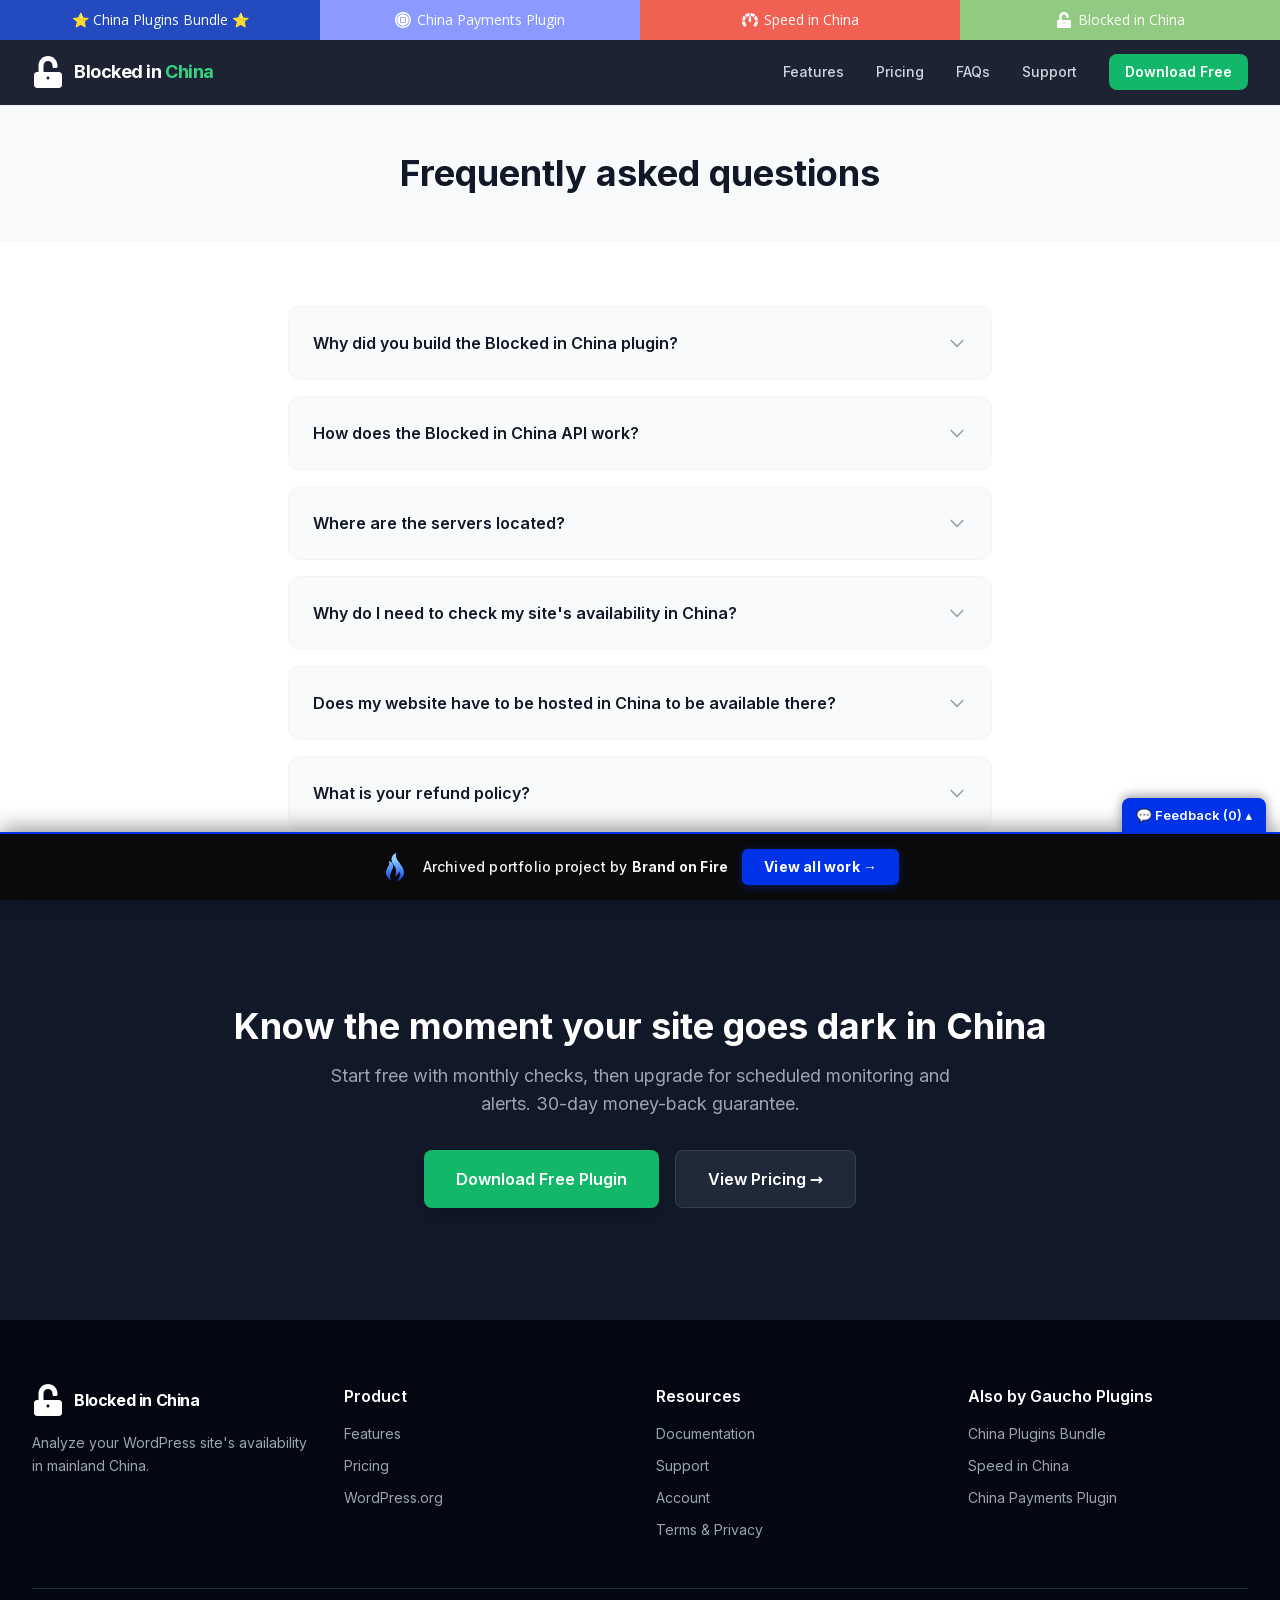
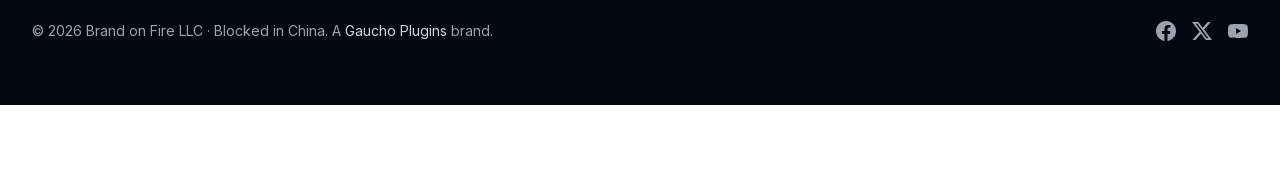
==== commit 53b0707f: "Add feedback comment widget to portfolio bar" ====
--- a/faq/index.html
+++ b/faq/index.html
@@ -1 +1,58 @@
-<!doctype html><html lang="en" class="scroll-smooth" data-bofp="0"><head><meta charset="utf-8"><link rel="icon" href="/assets/img/bic-icon.svg" type="image/svg+xml"><link rel="apple-touch-icon" href="/assets/img/bic-icon.svg"><meta name="viewport" content="width=device-width, initial-scale=1"><title>FAQ — Blocked in China</title><meta name="description" content="Answers to common questions about the Blocked in China WordPress plugin."><meta name="keywords" content="is my website blocked in China, check website accessibility China, China firewall test, WordPress China availability, Great Firewall test, blocked in China plugin"><link rel="canonical" href="/faq/"><meta property="og:type" content="website"><meta property="og:title" content="FAQ — Blocked in China"><meta property="og:description" content="Answers to common questions about the Blocked in China WordPress plugin."><meta property="og:url" content="/faq/"><meta property="og:site_name" content="Blocked in China"><meta property="og:image" content="/assets/img/checker-screenshot.png"><meta name="twitter:card" content="summary_large_image"><meta name="twitter:title" content="FAQ — Blocked in China"><meta name="twitter:description" content="Answers to common questions about the Blocked in China WordPress plugin."><link rel="stylesheet" href="../style.css"><style>[data-bofp="1"]{background-color:rgb(255, 255, 255)!important;color:rgb(31, 41, 55)!important}[data-bofp="2"]{background-color:rgba(17, 24, 39, 0.95)!important;color:rgb(31, 41, 55)!important}[data-bofp="3"]{background-color:rgb(248, 250, 252)!important;color:rgb(31, 41, 55)!important}[data-bofp="4"]{background-color:rgb(248, 250, 252)!important;color:rgb(31, 41, 55)!important}[data-bofp="5"]{background-color:rgb(248, 250, 252)!important;color:rgb(31, 41, 55)!important}[data-bofp="6"]{background-color:rgb(248, 250, 252)!important;color:rgb(31, 41, 55)!important}[data-bofp="7"]{background-color:rgb(248, 250, 252)!important;color:rgb(31, 41, 55)!important}[data-bofp="8"]{background-color:rgb(248, 250, 252)!important;color:rgb(31, 41, 55)!important}[data-bofp="9"]{background-color:rgb(248, 250, 252)!important;color:rgb(31, 41, 55)!important}[data-bofp="10"]{background-color:rgb(17, 24, 39)!important;color:rgb(31, 41, 55)!important}[data-bofp="11"]{background-color:rgb(3, 7, 18)!important;color:rgb(156, 163, 175)!important}</style><meta name="robots" content="noindex, nofollow"><style id="bof-noform">form,form *,fieldset,fieldset *,input,textarea,select,label.fusion-form-label,.wpcf7,.wpcf7 *,.fusion-form,.fusion-form *,.fusion-contact-form,.fusion-contact-form *,.elementor-form,.elementor-form *,.gform_wrapper,.gform_wrapper *,[class*="contact-form"],[class*="contact-form"] *,[id*="contact-form"],[id*="contact-form"] *{pointer-events:none!important;cursor:default!important;-webkit-user-select:none!important;user-select:none!important}</style></head><body class="font-sans text-gray-800 bg-white antialiased" data-bofp="1"><div class="gp-strip"><a class="gp-s-bundle">⭐ China Plugins Bundle ⭐</a><a class="gp-s-cpp"><span class="gp-icon"><svg xmlns="http://www.w3.org/2000/svg" viewBox="0 0 55 55"><path fill="#fff" d="M16.8,52.84A27.53,27.53,0,0,1,0,27.5,27.53,27.53,0,0,1,16.8,2.17,27.43,27.43,0,0,1,46.94,8.06a27.47,27.47,0,0,1,0,38.88,27.68,27.68,0,0,1-8.75,5.9,27.58,27.58,0,0,1-21.4,0ZM5,27.5A22.5,22.5,0,1,0,27.5,5,22.52,22.52,0,0,0,5,27.5Zm2.68,0A19.82,19.82,0,1,1,27.5,47.32,19.84,19.84,0,0,1,7.68,27.5Zm10.11-7.88V35.38a1.84,1.84,0,0,0,1.83,1.84H35.38a1.85,1.85,0,0,0,1.84-1.84V19.62a1.85,1.85,0,0,0-1.84-1.84H19.62a1.85,1.85,0,0,0-1.84,1.84h0Zm3.08,14.51V20.87H34.13V34.13Z"></path></svg></span>China Payments Plugin</a><a class="gp-s-sic"><span class="gp-icon"><svg xmlns="http://www.w3.org/2000/svg" viewBox="0 0 75 66"><path fill="#fff" d="M12.547,66a1.055,1.055,0,0,1-.2-.02c-.569-.112-.649-.19-1.17-.7L11,65.116a44.951,44.951,0,0,1-7.673-10.9A34.6,34.6,0,0,1,.5,44.948,37.281,37.281,0,0,1,0,40.433H13.87a24.984,24.984,0,0,0,2.054,7.8,32.464,32.464,0,0,0,4.985,7.153,3.564,3.564,0,0,1,.453,1.259,2.631,2.631,0,0,1-.211,1.2l-7.643,7.767A1.607,1.607,0,0,1,12.547,66Zm50-.01a1.7,1.7,0,0,1-1.039-.484L53.848,57.84a2.621,2.621,0,0,1-.211-1.2,3.552,3.552,0,0,1,.453-1.259,32.411,32.411,0,0,0,4.985-7.153,25.185,25.185,0,0,0,2.054-7.8H75v.01a37.9,37.9,0,0,1-.5,4.5,34.6,34.6,0,0,1-2.831,9.27A44.952,44.952,0,0,1,64,65.116c-.11.106-.2.2-.282.277a1.442,1.442,0,0,1-1.029.586A1.027,1.027,0,0,1,62.542,65.99ZM75,35.889H61.069a23.519,23.519,0,0,0-1.48-6.754,29.844,29.844,0,0,0-3.806-6.386L65.57,12.741l.008.008a36.554,36.554,0,0,1,2.386,2.98,36.3,36.3,0,0,1,4.162,7.328A49.716,49.716,0,0,1,75,35.888Zm-61.069,0H0v-.006A49.8,49.8,0,0,1,2.874,23.056a36.315,36.315,0,0,1,4.162-7.328A35.609,35.609,0,0,1,9.43,12.741l9.788,10.008a29.714,29.714,0,0,0-3.806,6.386,23.751,23.751,0,0,0-1.48,6.753Zm8.487-16.271h0L12.6,9.64l.015-.012a79.218,79.218,0,0,1,6.541-4.654A30.831,30.831,0,0,1,23.9,2.64,38.621,38.621,0,0,1,29.85.829,53.184,53.184,0,0,1,35.378,0V4.8a4.075,4.075,0,0,0-.3.921c-.03.157-.751,3.892-1.642,8.6a18.535,18.535,0,0,0-4.528,1.214,31.123,31.123,0,0,0-6.494,4.083Zm30.241,0h0a31.148,31.148,0,0,0-6.495-4.083,18.493,18.493,0,0,0-4.4-1.2C40.8,9.557,40.007,5.809,40,5.771a4.157,4.157,0,0,0-.3-1.078V0h.016a53.828,53.828,0,0,1,5.512.828A38.585,38.585,0,0,1,51.179,2.64a30.8,30.8,0,0,1,4.743,2.333A79.869,79.869,0,0,1,62.477,9.64L52.66,19.618Z"></path><path fill="#fff" d="M24.431,24.4a2.1,2.1,0,0,0,.485-1.524,3.069,3.069,0,0,0-.5-1.326S11.9,2.959,10.866,1.926A6.775,6.775,0,0,0,9.183.6S4.41-1.286,1.672,1.639.382,8.481.382,8.481s-.011.42,1.348,2.2,19.79,13.7,19.79,13.7a3.088,3.088,0,0,0,1.349.592A2.1,2.1,0,0,0,24.431,24.4Z" transform="translate(37.287 44.82) rotate(-135)"></path></svg></span>Speed in China</a><a href="../index.html" class="gp-s-bic active"><span class="gp-icon"><svg xmlns="http://www.w3.org/2000/svg" viewBox="0 0 448 512"><path fill="#fff" d="M400 256H152V152.9c0-39.6 31.7-72.5 71.3-72.9 40-.4 72.7 32.1 72.7 72v16c0 13.3 10.7 24 24 24h32c13.3 0 24-10.7 24-24v-16C376 68 307.5 0 223.5 0 139.5 0 72 68 72 152v104H48c-26.5 0-48 21.5-48 48v160c0 26.5 21.5 48 48 48h352c26.5 0 48-21.5 48-48V304c0-26.5-21.5-48-48-48zm-176 120c-13.3 0-24-10.7-24-24s10.7-24 24-24 24 10.7 24 24-10.7 24-24 24z"></path></svg></span>Blocked in China</a></div><header class="sticky top-0 z-50 bg-gray-900/95 backdrop-blur-sm border-b border-gray-800 shadow-sm" data-bofp="2"><nav class="max-w-7xl mx-auto px-4 sm:px-6 lg:px-8"><div class="flex items-center justify-between h-16"><a href="../index.html" class="flex items-center gap-2.5" aria-label="Blocked in China home"><img src="../_a/52802d5689e6.svg" alt="Blocked in China" class="w-8 h-8" decoding="sync"><span class="text-lg font-bold text-white tracking-tight">Blocked in <span class="text-brand-400">China</span></span></a><div class="hidden md:flex items-center gap-8"><a href="../index.html" class="text-sm font-medium text-gray-300 hover:text-brand-400 transition-colors">Features</a><a href="../index.html" class="text-sm font-medium text-gray-300 hover:text-brand-400 transition-colors">Pricing</a><a href="../faq/index.html" class="text-sm font-medium text-gray-300 hover:text-brand-400 transition-colors">FAQs</a><a class="text-sm font-medium text-gray-300 hover:text-brand-400 transition-colors">Support</a><a target="_blank" rel="noopener" class="inline-flex items-center px-4 py-2 bg-brand-500 text-white text-sm font-semibold rounded-lg hover:bg-brand-600 transition-colors shadow-sm">Download Free</a></div><button id="mobile-menu-btn" class="md:hidden p-2 text-gray-300 hover:text-brand-400" aria-label="Toggle menu"><svg class="w-6 h-6" fill="none" stroke="currentColor" viewBox="0 0 24 24"><path stroke-linecap="round" stroke-linejoin="round" stroke-width="2" d="M4 6h16M4 12h16M4 18h16"></path></svg></button></div><div id="mobile-menu" class="hidden md:hidden pb-4"><div class="flex flex-col gap-3"><a href="../index.html" class="text-sm font-medium text-gray-300 hover:text-brand-400 py-1">Features</a><a href="../index.html" class="text-sm font-medium text-gray-300 hover:text-brand-400 py-1">Pricing</a><a href="../faq/index.html" class="text-sm font-medium text-gray-300 hover:text-brand-400 py-1">FAQs</a><a class="text-sm font-medium text-gray-300 hover:text-brand-400 py-1">Support</a><a target="_blank" rel="noopener" class="inline-flex items-center justify-center w-full px-4 py-2 bg-brand-500 text-white text-sm font-semibold rounded-lg mt-2">Download Free</a></div></div></nav></header><main><section class="bg-surface-50 border-b border-gray-100 py-12" data-bofp="3"><div class="max-w-3xl mx-auto px-4 sm:px-6 lg:px-8 text-center"><h1 class="text-3xl sm:text-4xl font-bold text-gray-900">Frequently asked questions</h1></div></section><section class="max-w-3xl mx-auto px-4 sm:px-6 lg:px-8 py-16"><div class="space-y-4"><details class="group bg-surface-50 rounded-xl border border-gray-100 p-6" data-bofp="4"><summary class="flex items-center justify-between cursor-pointer font-semibold text-gray-900 list-none">Why did you build the Blocked in China plugin?<svg class="w-5 h-5 text-gray-400 group-open:rotate-180 transition-transform" fill="none" stroke="currentColor" viewBox="0 0 24 24"><path stroke-linecap="round" stroke-linejoin="round" stroke-width="2" d="M19 9l-7 7-7-7"></path></svg></summary><p class="text-gray-600 leading-relaxed mt-4 text-sm">If you've ever done business with China, you know how important it is to ensure your website is available within China's mainland. To help business owners with WordPress sites, we developed the Blocked in China plugin, which uses the Blocked in China API to check your site's status within mainland China.</p></details><details class="group bg-surface-50 rounded-xl border border-gray-100 p-6" data-bofp="5"><summary class="flex items-center justify-between cursor-pointer font-semibold text-gray-900 list-none">How does the Blocked in China API work?<svg class="w-5 h-5 text-gray-400 group-open:rotate-180 transition-transform" fill="none" stroke="currentColor" viewBox="0 0 24 24"><path stroke-linecap="round" stroke-linejoin="round" stroke-width="2" d="M19 9l-7 7-7-7"></path></svg></summary><p class="text-gray-600 leading-relaxed mt-4 text-sm">The Blocked in China API uses multiple servers to check your site's status from within China, depending on the current server usage at the time. The primary API we currently use comes from viewdns.info.</p></details><details class="group bg-surface-50 rounded-xl border border-gray-100 p-6" data-bofp="6"><summary class="flex items-center justify-between cursor-pointer font-semibold text-gray-900 list-none">Where are the servers located?<svg class="w-5 h-5 text-gray-400 group-open:rotate-180 transition-transform" fill="none" stroke="currentColor" viewBox="0 0 24 24"><path stroke-linecap="round" stroke-linejoin="round" stroke-width="2" d="M19 9l-7 7-7-7"></path></svg></summary><p class="text-gray-600 leading-relaxed mt-4 text-sm">Servers are currently available in 5 regions, including Beijing, Shenzhen, Inner Mongolia, Heilongjiang Province, and Yunnan Province.</p></details><details class="group bg-surface-50 rounded-xl border border-gray-100 p-6" data-bofp="7"><summary class="flex items-center justify-between cursor-pointer font-semibold text-gray-900 list-none">Why do I need to check my site's availability in China?<svg class="w-5 h-5 text-gray-400 group-open:rotate-180 transition-transform" fill="none" stroke="currentColor" viewBox="0 0 24 24"><path stroke-linecap="round" stroke-linejoin="round" stroke-width="2" d="M19 9l-7 7-7-7"></path></svg></summary><p class="text-gray-600 leading-relaxed mt-4 text-sm">Internet usage is restricted in China. Many websites are not able to be accessed due to government limitations, so it's important to know whether yours is reachable.</p></details><details class="group bg-surface-50 rounded-xl border border-gray-100 p-6" data-bofp="8"><summary class="flex items-center justify-between cursor-pointer font-semibold text-gray-900 list-none">Does my website have to be hosted in China to be available there?<svg class="w-5 h-5 text-gray-400 group-open:rotate-180 transition-transform" fill="none" stroke="currentColor" viewBox="0 0 24 24"><path stroke-linecap="round" stroke-linejoin="round" stroke-width="2" d="M19 9l-7 7-7-7"></path></svg></summary><p class="text-gray-600 leading-relaxed mt-4 text-sm">No. Your website can be hosted anywhere in the world. As long as the server or URL has not been blocked by the Chinese Ministry of Industry and Information Technology, your site will be available in the mainland.</p></details><details class="group bg-surface-50 rounded-xl border border-gray-100 p-6" data-bofp="9"><summary class="flex items-center justify-between cursor-pointer font-semibold text-gray-900 list-none">What is your refund policy?<svg class="w-5 h-5 text-gray-400 group-open:rotate-180 transition-transform" fill="none" stroke="currentColor" viewBox="0 0 24 24"><path stroke-linecap="round" stroke-linejoin="round" stroke-width="2" d="M19 9l-7 7-7-7"></path></svg></summary><p class="text-gray-600 leading-relaxed mt-4 text-sm">If you're unhappy with the plugin within 30 days, we will gladly provide a refund. More details can be found in our <a target="_blank" rel="noopener" class="text-brand-600 hover:underline">End User License Agreement</a>.</p></details></div></section><section class="py-20 lg:py-28 bg-gray-900" data-bofp="10"><div class="max-w-4xl mx-auto px-4 sm:px-6 lg:px-8 text-center"><h2 class="text-3xl sm:text-4xl font-bold text-white mb-4">Know the moment your site goes dark in China</h2><p class="text-lg text-gray-400 mb-8 max-w-2xl mx-auto">Start free with monthly checks, then upgrade for scheduled monitoring and alerts. 30-day money-back guarantee.</p><div class="flex flex-col sm:flex-row gap-4 justify-center"><a target="_blank" rel="noopener" class="inline-flex items-center justify-center px-8 py-4 bg-brand-500 text-white font-semibold rounded-lg hover:bg-brand-600 transition-colors shadow-lg text-base">Download Free Plugin</a><a href="../index.html" class="inline-flex items-center justify-center px-8 py-4 bg-gray-800 text-white font-semibold rounded-lg hover:bg-gray-700 transition-colors border border-gray-700 text-base">View Pricing →</a></div></div></section></main><footer class="bg-gray-950 text-gray-400 py-16" data-bofp="11"><div class="max-w-7xl mx-auto px-4 sm:px-6 lg:px-8"><div class="grid sm:grid-cols-2 lg:grid-cols-4 gap-8 mb-12"><div class="sm:col-span-2 lg:col-span-1"><div class="flex items-center gap-2.5 mb-4"><img src="../_a/52802d5689e6.svg" alt="Blocked in China" class="w-8 h-8" decoding="sync"><span class="text-base font-bold text-white tracking-tight">Blocked in China</span></div><p class="text-sm leading-relaxed">Analyze your WordPress site's availability in mainland China.</p></div><div><h4 class="text-white font-semibold mb-4">Product</h4><ul class="space-y-3 text-sm"><li><a href="../index.html" class="hover:text-brand-400 transition-colors">Features</a></li><li><a href="../index.html" class="hover:text-brand-400 transition-colors">Pricing</a></li><li><a target="_blank" rel="noopener" class="hover:text-brand-400 transition-colors">WordPress.org</a></li></ul></div><div><h4 class="text-white font-semibold mb-4">Resources</h4><ul class="space-y-3 text-sm"><li><a target="_blank" rel="noopener" class="hover:text-brand-400 transition-colors">Documentation</a></li><li><a target="_blank" rel="noopener" class="hover:text-brand-400 transition-colors">Support</a></li><li><a target="_blank" rel="noopener" class="hover:text-brand-400 transition-colors">Account</a></li><li><a href="../terms-conditions-privacy-policy/index.html" class="hover:text-brand-400 transition-colors">Terms &amp; Privacy</a></li></ul></div><div><h4 class="text-white font-semibold mb-4">Also by Gaucho Plugins</h4><ul class="space-y-3 text-sm"><li><a target="_blank" rel="noopener" class="hover:text-brand-400 transition-colors">China Plugins Bundle</a></li><li><a target="_blank" rel="noopener" class="hover:text-brand-400 transition-colors">Speed in China</a></li><li><a target="_blank" rel="noopener" class="hover:text-brand-400 transition-colors">China Payments Plugin</a></li></ul></div></div><div class="border-t border-gray-800 pt-8 flex flex-col sm:flex-row items-center justify-between gap-4 text-sm"><p>© 2026 Brand on Fire LLC · Blocked in China. A <a target="_blank" rel="noopener" class="text-gray-300 hover:text-brand-400">Gaucho Plugins</a> brand.</p><div class="flex items-center gap-4"><a target="_blank" rel="noopener" aria-label="Facebook" class="hover:text-brand-400 transition-colors"><svg class="w-5 h-5" fill="currentColor" viewBox="0 0 24 24"><path d="M24 12.07C24 5.4 18.63 0 12 0S0 5.4 0 12.07c0 6.03 4.39 11.03 10.13 11.93v-8.44H7.08v-3.49h3.05V9.41c0-3.02 1.79-4.69 4.53-4.69 1.31 0 2.68.24 2.68.24v2.97h-1.51c-1.49 0-1.96.93-1.96 1.89v2.25h3.33l-.53 3.49h-2.8v8.44C19.61 23.1 24 18.1 24 12.07z"></path></svg></a><a target="_blank" rel="noopener" aria-label="X" class="hover:text-brand-400 transition-colors"><svg class="w-5 h-5" fill="currentColor" viewBox="0 0 24 24"><path d="M18.9 1.15h3.68l-8.04 9.19L24 22.85h-7.41l-5.8-7.58-6.64 7.58H.46l8.6-9.83L0 1.15h7.6l5.24 6.93 6.06-6.93zm-1.29 19.5h2.04L6.49 3.24H4.3L17.61 20.65z"></path></svg></a><a target="_blank" rel="noopener" aria-label="YouTube" class="hover:text-brand-400 transition-colors"><svg class="w-5 h-5" fill="currentColor" viewBox="0 0 24 24"><path d="M23.5 6.2a3.02 3.02 0 00-2.12-2.14C19.5 3.55 12 3.55 12 3.55s-7.5 0-9.38.51A3.02 3.02 0 00.5 6.2C0 8.07 0 12 0 12s0 3.93.5 5.8a3.02 3.02 0 002.12 2.14c1.88.51 9.38.51 9.38.51s7.5 0 9.38-.51a3.02 3.02 0 002.12-2.14C24 15.93 24 12 24 12s0-3.93-.5-5.8zM9.6 15.6V8.4l6.2 3.6-6.2 3.6z"></path></svg></a></div></div></div></footer><div class="fomo-popup" role="status" aria-live="polite"></div><!-- bof-portfolio-bar --><a href="https://brandonfire.com/portfolio/" id="bof-portfolio-bar" rel="noopener" style="position:fixed;left:0;right:0;bottom:0;z-index:2147483647;display:flex;align-items:center;justify-content:center;gap:14px;flex-wrap:wrap;background:#0a0a0a;color:#ffffff !important;font-family:Inter,-apple-system,BlinkMacSystemFont,'Segoe UI',Roboto,Helvetica,Arial,sans-serif;font-size:14px;font-weight:500;line-height:1;letter-spacing:.2px;padding:15px 18px;text-decoration:none !important;box-shadow:0 -3px 22px rgba(0,0,0,.45);border-top:2px solid #0033e7;box-sizing:border-box;"><img src="[data-uri]" alt="" width="28" height="28" style="display:block;flex:0 0 auto;width:28px;height:28px;"><span style="opacity:.95;color:#fff;">Archived portfolio project by <strong style="font-weight:700;color:#fff;">Brand&nbsp;on&nbsp;Fire</strong></span><span style="background:#0033e7;color:#fff;padding:11px 22px;border-radius:6px;font-weight:700;font-size:14px;white-space:nowrap;box-shadow:0 2px 10px rgba(0,51,231,.4);">View&nbsp;all&nbsp;work&nbsp;&rarr;</span></a><script>(function(){function p(){var b=document.getElementById("bof-portfolio-bar");if(b&&document.body)document.body.style.setProperty("padding-bottom",b.offsetHeight+"px","important");}if(document.readyState!=="loading")p();else document.addEventListener("DOMContentLoaded",p);window.addEventListener("resize",p);})();</script><!-- /bof-portfolio-bar --></body></html>+<!doctype html><html lang="en" class="scroll-smooth" data-bofp="0"><head><meta charset="utf-8"><link rel="icon" href="/assets/img/bic-icon.svg" type="image/svg+xml"><link rel="apple-touch-icon" href="/assets/img/bic-icon.svg"><meta name="viewport" content="width=device-width, initial-scale=1"><title>FAQ — Blocked in China</title><meta name="description" content="Answers to common questions about the Blocked in China WordPress plugin."><meta name="keywords" content="is my website blocked in China, check website accessibility China, China firewall test, WordPress China availability, Great Firewall test, blocked in China plugin"><link rel="canonical" href="/faq/"><meta property="og:type" content="website"><meta property="og:title" content="FAQ — Blocked in China"><meta property="og:description" content="Answers to common questions about the Blocked in China WordPress plugin."><meta property="og:url" content="/faq/"><meta property="og:site_name" content="Blocked in China"><meta property="og:image" content="/assets/img/checker-screenshot.png"><meta name="twitter:card" content="summary_large_image"><meta name="twitter:title" content="FAQ — Blocked in China"><meta name="twitter:description" content="Answers to common questions about the Blocked in China WordPress plugin."><link rel="stylesheet" href="../style.css"><style>[data-bofp="1"]{background-color:rgb(255, 255, 255)!important;color:rgb(31, 41, 55)!important}[data-bofp="2"]{background-color:rgba(17, 24, 39, 0.95)!important;color:rgb(31, 41, 55)!important}[data-bofp="3"]{background-color:rgb(248, 250, 252)!important;color:rgb(31, 41, 55)!important}[data-bofp="4"]{background-color:rgb(248, 250, 252)!important;color:rgb(31, 41, 55)!important}[data-bofp="5"]{background-color:rgb(248, 250, 252)!important;color:rgb(31, 41, 55)!important}[data-bofp="6"]{background-color:rgb(248, 250, 252)!important;color:rgb(31, 41, 55)!important}[data-bofp="7"]{background-color:rgb(248, 250, 252)!important;color:rgb(31, 41, 55)!important}[data-bofp="8"]{background-color:rgb(248, 250, 252)!important;color:rgb(31, 41, 55)!important}[data-bofp="9"]{background-color:rgb(248, 250, 252)!important;color:rgb(31, 41, 55)!important}[data-bofp="10"]{background-color:rgb(17, 24, 39)!important;color:rgb(31, 41, 55)!important}[data-bofp="11"]{background-color:rgb(3, 7, 18)!important;color:rgb(156, 163, 175)!important}</style><meta name="robots" content="noindex, nofollow"><style id="bof-noform">form,form *,fieldset,fieldset *,input,textarea,select,label.fusion-form-label,.wpcf7,.wpcf7 *,.fusion-form,.fusion-form *,.fusion-contact-form,.fusion-contact-form *,.elementor-form,.elementor-form *,.gform_wrapper,.gform_wrapper *,[class*="contact-form"],[class*="contact-form"] *,[id*="contact-form"],[id*="contact-form"] *{pointer-events:none!important;cursor:default!important;-webkit-user-select:none!important;user-select:none!important}</style></head><body class="font-sans text-gray-800 bg-white antialiased" data-bofp="1"><div class="gp-strip"><a class="gp-s-bundle">⭐ China Plugins Bundle ⭐</a><a class="gp-s-cpp"><span class="gp-icon"><svg xmlns="http://www.w3.org/2000/svg" viewBox="0 0 55 55"><path fill="#fff" d="M16.8,52.84A27.53,27.53,0,0,1,0,27.5,27.53,27.53,0,0,1,16.8,2.17,27.43,27.43,0,0,1,46.94,8.06a27.47,27.47,0,0,1,0,38.88,27.68,27.68,0,0,1-8.75,5.9,27.58,27.58,0,0,1-21.4,0ZM5,27.5A22.5,22.5,0,1,0,27.5,5,22.52,22.52,0,0,0,5,27.5Zm2.68,0A19.82,19.82,0,1,1,27.5,47.32,19.84,19.84,0,0,1,7.68,27.5Zm10.11-7.88V35.38a1.84,1.84,0,0,0,1.83,1.84H35.38a1.85,1.85,0,0,0,1.84-1.84V19.62a1.85,1.85,0,0,0-1.84-1.84H19.62a1.85,1.85,0,0,0-1.84,1.84h0Zm3.08,14.51V20.87H34.13V34.13Z"></path></svg></span>China Payments Plugin</a><a class="gp-s-sic"><span class="gp-icon"><svg xmlns="http://www.w3.org/2000/svg" viewBox="0 0 75 66"><path fill="#fff" d="M12.547,66a1.055,1.055,0,0,1-.2-.02c-.569-.112-.649-.19-1.17-.7L11,65.116a44.951,44.951,0,0,1-7.673-10.9A34.6,34.6,0,0,1,.5,44.948,37.281,37.281,0,0,1,0,40.433H13.87a24.984,24.984,0,0,0,2.054,7.8,32.464,32.464,0,0,0,4.985,7.153,3.564,3.564,0,0,1,.453,1.259,2.631,2.631,0,0,1-.211,1.2l-7.643,7.767A1.607,1.607,0,0,1,12.547,66Zm50-.01a1.7,1.7,0,0,1-1.039-.484L53.848,57.84a2.621,2.621,0,0,1-.211-1.2,3.552,3.552,0,0,1,.453-1.259,32.411,32.411,0,0,0,4.985-7.153,25.185,25.185,0,0,0,2.054-7.8H75v.01a37.9,37.9,0,0,1-.5,4.5,34.6,34.6,0,0,1-2.831,9.27A44.952,44.952,0,0,1,64,65.116c-.11.106-.2.2-.282.277a1.442,1.442,0,0,1-1.029.586A1.027,1.027,0,0,1,62.542,65.99ZM75,35.889H61.069a23.519,23.519,0,0,0-1.48-6.754,29.844,29.844,0,0,0-3.806-6.386L65.57,12.741l.008.008a36.554,36.554,0,0,1,2.386,2.98,36.3,36.3,0,0,1,4.162,7.328A49.716,49.716,0,0,1,75,35.888Zm-61.069,0H0v-.006A49.8,49.8,0,0,1,2.874,23.056a36.315,36.315,0,0,1,4.162-7.328A35.609,35.609,0,0,1,9.43,12.741l9.788,10.008a29.714,29.714,0,0,0-3.806,6.386,23.751,23.751,0,0,0-1.48,6.753Zm8.487-16.271h0L12.6,9.64l.015-.012a79.218,79.218,0,0,1,6.541-4.654A30.831,30.831,0,0,1,23.9,2.64,38.621,38.621,0,0,1,29.85.829,53.184,53.184,0,0,1,35.378,0V4.8a4.075,4.075,0,0,0-.3.921c-.03.157-.751,3.892-1.642,8.6a18.535,18.535,0,0,0-4.528,1.214,31.123,31.123,0,0,0-6.494,4.083Zm30.241,0h0a31.148,31.148,0,0,0-6.495-4.083,18.493,18.493,0,0,0-4.4-1.2C40.8,9.557,40.007,5.809,40,5.771a4.157,4.157,0,0,0-.3-1.078V0h.016a53.828,53.828,0,0,1,5.512.828A38.585,38.585,0,0,1,51.179,2.64a30.8,30.8,0,0,1,4.743,2.333A79.869,79.869,0,0,1,62.477,9.64L52.66,19.618Z"></path><path fill="#fff" d="M24.431,24.4a2.1,2.1,0,0,0,.485-1.524,3.069,3.069,0,0,0-.5-1.326S11.9,2.959,10.866,1.926A6.775,6.775,0,0,0,9.183.6S4.41-1.286,1.672,1.639.382,8.481.382,8.481s-.011.42,1.348,2.2,19.79,13.7,19.79,13.7a3.088,3.088,0,0,0,1.349.592A2.1,2.1,0,0,0,24.431,24.4Z" transform="translate(37.287 44.82) rotate(-135)"></path></svg></span>Speed in China</a><a href="../index.html" class="gp-s-bic active"><span class="gp-icon"><svg xmlns="http://www.w3.org/2000/svg" viewBox="0 0 448 512"><path fill="#fff" d="M400 256H152V152.9c0-39.6 31.7-72.5 71.3-72.9 40-.4 72.7 32.1 72.7 72v16c0 13.3 10.7 24 24 24h32c13.3 0 24-10.7 24-24v-16C376 68 307.5 0 223.5 0 139.5 0 72 68 72 152v104H48c-26.5 0-48 21.5-48 48v160c0 26.5 21.5 48 48 48h352c26.5 0 48-21.5 48-48V304c0-26.5-21.5-48-48-48zm-176 120c-13.3 0-24-10.7-24-24s10.7-24 24-24 24 10.7 24 24-10.7 24-24 24z"></path></svg></span>Blocked in China</a></div><header class="sticky top-0 z-50 bg-gray-900/95 backdrop-blur-sm border-b border-gray-800 shadow-sm" data-bofp="2"><nav class="max-w-7xl mx-auto px-4 sm:px-6 lg:px-8"><div class="flex items-center justify-between h-16"><a href="../index.html" class="flex items-center gap-2.5" aria-label="Blocked in China home"><img src="../_a/52802d5689e6.svg" alt="Blocked in China" class="w-8 h-8" decoding="sync"><span class="text-lg font-bold text-white tracking-tight">Blocked in <span class="text-brand-400">China</span></span></a><div class="hidden md:flex items-center gap-8"><a href="../index.html" class="text-sm font-medium text-gray-300 hover:text-brand-400 transition-colors">Features</a><a href="../index.html" class="text-sm font-medium text-gray-300 hover:text-brand-400 transition-colors">Pricing</a><a href="../faq/index.html" class="text-sm font-medium text-gray-300 hover:text-brand-400 transition-colors">FAQs</a><a class="text-sm font-medium text-gray-300 hover:text-brand-400 transition-colors">Support</a><a target="_blank" rel="noopener" class="inline-flex items-center px-4 py-2 bg-brand-500 text-white text-sm font-semibold rounded-lg hover:bg-brand-600 transition-colors shadow-sm">Download Free</a></div><button id="mobile-menu-btn" class="md:hidden p-2 text-gray-300 hover:text-brand-400" aria-label="Toggle menu"><svg class="w-6 h-6" fill="none" stroke="currentColor" viewBox="0 0 24 24"><path stroke-linecap="round" stroke-linejoin="round" stroke-width="2" d="M4 6h16M4 12h16M4 18h16"></path></svg></button></div><div id="mobile-menu" class="hidden md:hidden pb-4"><div class="flex flex-col gap-3"><a href="../index.html" class="text-sm font-medium text-gray-300 hover:text-brand-400 py-1">Features</a><a href="../index.html" class="text-sm font-medium text-gray-300 hover:text-brand-400 py-1">Pricing</a><a href="../faq/index.html" class="text-sm font-medium text-gray-300 hover:text-brand-400 py-1">FAQs</a><a class="text-sm font-medium text-gray-300 hover:text-brand-400 py-1">Support</a><a target="_blank" rel="noopener" class="inline-flex items-center justify-center w-full px-4 py-2 bg-brand-500 text-white text-sm font-semibold rounded-lg mt-2">Download Free</a></div></div></nav></header><main><section class="bg-surface-50 border-b border-gray-100 py-12" data-bofp="3"><div class="max-w-3xl mx-auto px-4 sm:px-6 lg:px-8 text-center"><h1 class="text-3xl sm:text-4xl font-bold text-gray-900">Frequently asked questions</h1></div></section><section class="max-w-3xl mx-auto px-4 sm:px-6 lg:px-8 py-16"><div class="space-y-4"><details class="group bg-surface-50 rounded-xl border border-gray-100 p-6" data-bofp="4"><summary class="flex items-center justify-between cursor-pointer font-semibold text-gray-900 list-none">Why did you build the Blocked in China plugin?<svg class="w-5 h-5 text-gray-400 group-open:rotate-180 transition-transform" fill="none" stroke="currentColor" viewBox="0 0 24 24"><path stroke-linecap="round" stroke-linejoin="round" stroke-width="2" d="M19 9l-7 7-7-7"></path></svg></summary><p class="text-gray-600 leading-relaxed mt-4 text-sm">If you've ever done business with China, you know how important it is to ensure your website is available within China's mainland. To help business owners with WordPress sites, we developed the Blocked in China plugin, which uses the Blocked in China API to check your site's status within mainland China.</p></details><details class="group bg-surface-50 rounded-xl border border-gray-100 p-6" data-bofp="5"><summary class="flex items-center justify-between cursor-pointer font-semibold text-gray-900 list-none">How does the Blocked in China API work?<svg class="w-5 h-5 text-gray-400 group-open:rotate-180 transition-transform" fill="none" stroke="currentColor" viewBox="0 0 24 24"><path stroke-linecap="round" stroke-linejoin="round" stroke-width="2" d="M19 9l-7 7-7-7"></path></svg></summary><p class="text-gray-600 leading-relaxed mt-4 text-sm">The Blocked in China API uses multiple servers to check your site's status from within China, depending on the current server usage at the time. The primary API we currently use comes from viewdns.info.</p></details><details class="group bg-surface-50 rounded-xl border border-gray-100 p-6" data-bofp="6"><summary class="flex items-center justify-between cursor-pointer font-semibold text-gray-900 list-none">Where are the servers located?<svg class="w-5 h-5 text-gray-400 group-open:rotate-180 transition-transform" fill="none" stroke="currentColor" viewBox="0 0 24 24"><path stroke-linecap="round" stroke-linejoin="round" stroke-width="2" d="M19 9l-7 7-7-7"></path></svg></summary><p class="text-gray-600 leading-relaxed mt-4 text-sm">Servers are currently available in 5 regions, including Beijing, Shenzhen, Inner Mongolia, Heilongjiang Province, and Yunnan Province.</p></details><details class="group bg-surface-50 rounded-xl border border-gray-100 p-6" data-bofp="7"><summary class="flex items-center justify-between cursor-pointer font-semibold text-gray-900 list-none">Why do I need to check my site's availability in China?<svg class="w-5 h-5 text-gray-400 group-open:rotate-180 transition-transform" fill="none" stroke="currentColor" viewBox="0 0 24 24"><path stroke-linecap="round" stroke-linejoin="round" stroke-width="2" d="M19 9l-7 7-7-7"></path></svg></summary><p class="text-gray-600 leading-relaxed mt-4 text-sm">Internet usage is restricted in China. Many websites are not able to be accessed due to government limitations, so it's important to know whether yours is reachable.</p></details><details class="group bg-surface-50 rounded-xl border border-gray-100 p-6" data-bofp="8"><summary class="flex items-center justify-between cursor-pointer font-semibold text-gray-900 list-none">Does my website have to be hosted in China to be available there?<svg class="w-5 h-5 text-gray-400 group-open:rotate-180 transition-transform" fill="none" stroke="currentColor" viewBox="0 0 24 24"><path stroke-linecap="round" stroke-linejoin="round" stroke-width="2" d="M19 9l-7 7-7-7"></path></svg></summary><p class="text-gray-600 leading-relaxed mt-4 text-sm">No. Your website can be hosted anywhere in the world. As long as the server or URL has not been blocked by the Chinese Ministry of Industry and Information Technology, your site will be available in the mainland.</p></details><details class="group bg-surface-50 rounded-xl border border-gray-100 p-6" data-bofp="9"><summary class="flex items-center justify-between cursor-pointer font-semibold text-gray-900 list-none">What is your refund policy?<svg class="w-5 h-5 text-gray-400 group-open:rotate-180 transition-transform" fill="none" stroke="currentColor" viewBox="0 0 24 24"><path stroke-linecap="round" stroke-linejoin="round" stroke-width="2" d="M19 9l-7 7-7-7"></path></svg></summary><p class="text-gray-600 leading-relaxed mt-4 text-sm">If you're unhappy with the plugin within 30 days, we will gladly provide a refund. More details can be found in our <a target="_blank" rel="noopener" class="text-brand-600 hover:underline">End User License Agreement</a>.</p></details></div></section><section class="py-20 lg:py-28 bg-gray-900" data-bofp="10"><div class="max-w-4xl mx-auto px-4 sm:px-6 lg:px-8 text-center"><h2 class="text-3xl sm:text-4xl font-bold text-white mb-4">Know the moment your site goes dark in China</h2><p class="text-lg text-gray-400 mb-8 max-w-2xl mx-auto">Start free with monthly checks, then upgrade for scheduled monitoring and alerts. 30-day money-back guarantee.</p><div class="flex flex-col sm:flex-row gap-4 justify-center"><a target="_blank" rel="noopener" class="inline-flex items-center justify-center px-8 py-4 bg-brand-500 text-white font-semibold rounded-lg hover:bg-brand-600 transition-colors shadow-lg text-base">Download Free Plugin</a><a href="../index.html" class="inline-flex items-center justify-center px-8 py-4 bg-gray-800 text-white font-semibold rounded-lg hover:bg-gray-700 transition-colors border border-gray-700 text-base">View Pricing →</a></div></div></section></main><footer class="bg-gray-950 text-gray-400 py-16" data-bofp="11"><div class="max-w-7xl mx-auto px-4 sm:px-6 lg:px-8"><div class="grid sm:grid-cols-2 lg:grid-cols-4 gap-8 mb-12"><div class="sm:col-span-2 lg:col-span-1"><div class="flex items-center gap-2.5 mb-4"><img src="../_a/52802d5689e6.svg" alt="Blocked in China" class="w-8 h-8" decoding="sync"><span class="text-base font-bold text-white tracking-tight">Blocked in China</span></div><p class="text-sm leading-relaxed">Analyze your WordPress site's availability in mainland China.</p></div><div><h4 class="text-white font-semibold mb-4">Product</h4><ul class="space-y-3 text-sm"><li><a href="../index.html" class="hover:text-brand-400 transition-colors">Features</a></li><li><a href="../index.html" class="hover:text-brand-400 transition-colors">Pricing</a></li><li><a target="_blank" rel="noopener" class="hover:text-brand-400 transition-colors">WordPress.org</a></li></ul></div><div><h4 class="text-white font-semibold mb-4">Resources</h4><ul class="space-y-3 text-sm"><li><a target="_blank" rel="noopener" class="hover:text-brand-400 transition-colors">Documentation</a></li><li><a target="_blank" rel="noopener" class="hover:text-brand-400 transition-colors">Support</a></li><li><a target="_blank" rel="noopener" class="hover:text-brand-400 transition-colors">Account</a></li><li><a href="../terms-conditions-privacy-policy/index.html" class="hover:text-brand-400 transition-colors">Terms &amp; Privacy</a></li></ul></div><div><h4 class="text-white font-semibold mb-4">Also by Gaucho Plugins</h4><ul class="space-y-3 text-sm"><li><a target="_blank" rel="noopener" class="hover:text-brand-400 transition-colors">China Plugins Bundle</a></li><li><a target="_blank" rel="noopener" class="hover:text-brand-400 transition-colors">Speed in China</a></li><li><a target="_blank" rel="noopener" class="hover:text-brand-400 transition-colors">China Payments Plugin</a></li></ul></div></div><div class="border-t border-gray-800 pt-8 flex flex-col sm:flex-row items-center justify-between gap-4 text-sm"><p>© 2026 Brand on Fire LLC · Blocked in China. A <a target="_blank" rel="noopener" class="text-gray-300 hover:text-brand-400">Gaucho Plugins</a> brand.</p><div class="flex items-center gap-4"><a target="_blank" rel="noopener" aria-label="Facebook" class="hover:text-brand-400 transition-colors"><svg class="w-5 h-5" fill="currentColor" viewBox="0 0 24 24"><path d="M24 12.07C24 5.4 18.63 0 12 0S0 5.4 0 12.07c0 6.03 4.39 11.03 10.13 11.93v-8.44H7.08v-3.49h3.05V9.41c0-3.02 1.79-4.69 4.53-4.69 1.31 0 2.68.24 2.68.24v2.97h-1.51c-1.49 0-1.96.93-1.96 1.89v2.25h3.33l-.53 3.49h-2.8v8.44C19.61 23.1 24 18.1 24 12.07z"></path></svg></a><a target="_blank" rel="noopener" aria-label="X" class="hover:text-brand-400 transition-colors"><svg class="w-5 h-5" fill="currentColor" viewBox="0 0 24 24"><path d="M18.9 1.15h3.68l-8.04 9.19L24 22.85h-7.41l-5.8-7.58-6.64 7.58H.46l8.6-9.83L0 1.15h7.6l5.24 6.93 6.06-6.93zm-1.29 19.5h2.04L6.49 3.24H4.3L17.61 20.65z"></path></svg></a><a target="_blank" rel="noopener" aria-label="YouTube" class="hover:text-brand-400 transition-colors"><svg class="w-5 h-5" fill="currentColor" viewBox="0 0 24 24"><path d="M23.5 6.2a3.02 3.02 0 00-2.12-2.14C19.5 3.55 12 3.55 12 3.55s-7.5 0-9.38.51A3.02 3.02 0 00.5 6.2C0 8.07 0 12 0 12s0 3.93.5 5.8a3.02 3.02 0 002.12 2.14c1.88.51 9.38.51 9.38.51s7.5 0 9.38-.51a3.02 3.02 0 002.12-2.14C24 15.93 24 12 24 12s0-3.93-.5-5.8zM9.6 15.6V8.4l6.2 3.6-6.2 3.6z"></path></svg></a></div></div></div></footer><div class="fomo-popup" role="status" aria-live="polite"></div><!-- bof-portfolio-bar --><a href="https://brandonfire.com/portfolio/" id="bof-portfolio-bar" rel="noopener" style="position:fixed;left:0;right:0;bottom:0;z-index:2147483647;display:flex;align-items:center;justify-content:center;gap:14px;flex-wrap:wrap;background:#0a0a0a;color:#ffffff !important;font-family:Inter,-apple-system,BlinkMacSystemFont,'Segoe UI',Roboto,Helvetica,Arial,sans-serif;font-size:14px;font-weight:500;line-height:1;letter-spacing:.2px;padding:15px 18px;text-decoration:none !important;box-shadow:0 -3px 22px rgba(0,0,0,.45);border-top:2px solid #0033e7;box-sizing:border-box;"><img src="[data-uri]" alt="" width="28" height="28" style="display:block;flex:0 0 auto;width:28px;height:28px;"><span style="opacity:.95;color:#fff;">Archived portfolio project by <strong style="font-weight:700;color:#fff;">Brand&nbsp;on&nbsp;Fire</strong></span><span style="background:#0033e7;color:#fff;padding:11px 22px;border-radius:6px;font-weight:700;font-size:14px;white-space:nowrap;box-shadow:0 2px 10px rgba(0,51,231,.4);">View&nbsp;all&nbsp;work&nbsp;&rarr;</span></a><script>(function(){function p(){var b=document.getElementById("bof-portfolio-bar");if(b&&document.body)document.body.style.setProperty("padding-bottom",b.offsetHeight+"px","important");}if(document.readyState!=="loading")p();else document.addEventListener("DOMContentLoaded",p);window.addEventListener("resize",p);})();</script><script>/* Brand on Fire portfolio feedback collector. All portfolio sites are one origin
+   (brand-on-fire.github.io) so localStorage is SHARED — comments accumulate in one place across every
+   site. "Export all" copies them to the clipboard to paste back to Claude. Zero backend. */
+(function () {
+  var K = 'bof_feedback', D = document;
+  function L() { try { return JSON.parse(localStorage.getItem(K)) || []; } catch (e) { return []; } }
+  function SV(a) { try { localStorage.setItem(K, JSON.stringify(a)); } catch (e) {} }
+  function slug() { var p = location.pathname.split('/').filter(Boolean); return p[0] || '(root)'; }
+  function barH() { var b = D.getElementById('bof-portfolio-bar'); return b ? b.offsetHeight : 0; }
+  if (D.getElementById('bof-fb-tog')) return;               // already injected
+  var open = localStorage.getItem('bof_fb_open') === '1';
+
+  var tog = D.createElement('div'); tog.id = 'bof-fb-tog';
+  tog.style.cssText = 'position:fixed;right:14px;z-index:2147483647;background:#0033e7;color:#fff;font:600 13px Inter,system-ui,Arial,sans-serif;padding:9px 14px;border-radius:8px 8px 0 0;cursor:pointer;box-shadow:0 -2px 12px rgba(0,0,0,.4)';
+
+  var pan = D.createElement('div'); pan.id = 'bof-fb-pan';
+  pan.style.cssText = 'position:fixed;left:0;right:0;z-index:2147483647;background:#0a0a0a;border-top:2px solid #0033e7;box-sizing:border-box;height:150px;display:none;padding:10px 12px;font-family:Inter,system-ui,Arial,sans-serif';
+
+  var ta = D.createElement('textarea');
+  ta.placeholder = 'Your feedback for this page…';
+  ta.style.cssText = 'width:100%;height:88px;background:#16181d;color:#fff;border:1px solid #2a2d35;border-radius:6px;padding:8px;font:13px/1.45 inherit;resize:none;box-sizing:border-box';
+  ta.value = localStorage.getItem('bof_fb_draft') || '';
+  ta.oninput = function () { localStorage.setItem('bof_fb_draft', ta.value); };
+
+  var row = D.createElement('div'); row.style.cssText = 'display:flex;gap:8px;align-items:center;margin-top:8px';
+  function btn(t, css) { var b = D.createElement('button'); b.textContent = t; b.style.cssText = 'border:0;border-radius:6px;padding:8px 14px;font:600 13px inherit;cursor:pointer;' + css; return b; }
+  var saveB = btn('Save comment', 'background:#0033e7;color:#fff');
+  var expB = btn('Export all', 'background:#16181d;color:#8bccff;border:1px solid #2a2d35');
+  var clrB = btn('Clear', 'background:transparent;color:#777');
+  var st = D.createElement('span'); st.style.cssText = 'color:#9aa3b2;font:12px Inter,system-ui,Arial,sans-serif;margin-left:auto';
+  row.appendChild(saveB); row.appendChild(expB); row.appendChild(clrB); row.appendChild(st);
+  pan.appendChild(ta); pan.appendChild(row); D.body.appendChild(pan); D.body.appendChild(tog);
+
+  function refresh() {
+    var h = barH(), n = L().length;
+    pan.style.bottom = h + 'px'; pan.style.display = open ? 'block' : 'none';
+    tog.style.bottom = (open ? 150 + h : h) + 'px';
+    tog.textContent = '💬 Feedback (' + n + ') ' + (open ? '▾' : '▴');
+    st.textContent = n + ' saved · ' + slug();
+  }
+  tog.onclick = function () { open = !open; localStorage.setItem('bof_fb_open', open ? '1' : '0'); refresh(); if (open) ta.focus(); };
+  saveB.onclick = function () {
+    var t = ta.value.trim(); if (!t) return;
+    var a = L(); a.push({ site: slug(), page: location.pathname, text: t, ts: new Date().toISOString() }); SV(a);
+    ta.value = ''; localStorage.removeItem('bof_fb_draft'); refresh();
+    saveB.textContent = 'Saved ✓'; setTimeout(function () { saveB.textContent = 'Save comment'; }, 900);
+  };
+  expB.onclick = function () {
+    var a = L(); if (!a.length) { alert('No comments saved yet.'); return; }
+    var txt = 'PORTFOLIO FEEDBACK (' + a.length + ' comments)\n\n' + a.map(function (c) { return '[' + c.site + c.page + ']\n' + c.text; }).join('\n\n');
+    if (navigator.clipboard && navigator.clipboard.writeText) navigator.clipboard.writeText(txt).then(function () { alert('Copied ' + a.length + ' comments — paste them to Claude.'); }, function () { window.prompt('Copy all feedback (Cmd+C):', txt); });
+    else window.prompt('Copy all feedback (Cmd+C):', txt);
+  };
+  clrB.onclick = function () { if (confirm('Clear all ' + L().length + ' saved comments?')) { SV([]); refresh(); } };
+  window.addEventListener('resize', refresh);
+  if (D.readyState !== 'loading') refresh(); else D.addEventListener('DOMContentLoaded', refresh);
+})();
+</script><!-- /bof-portfolio-bar --></body></html>
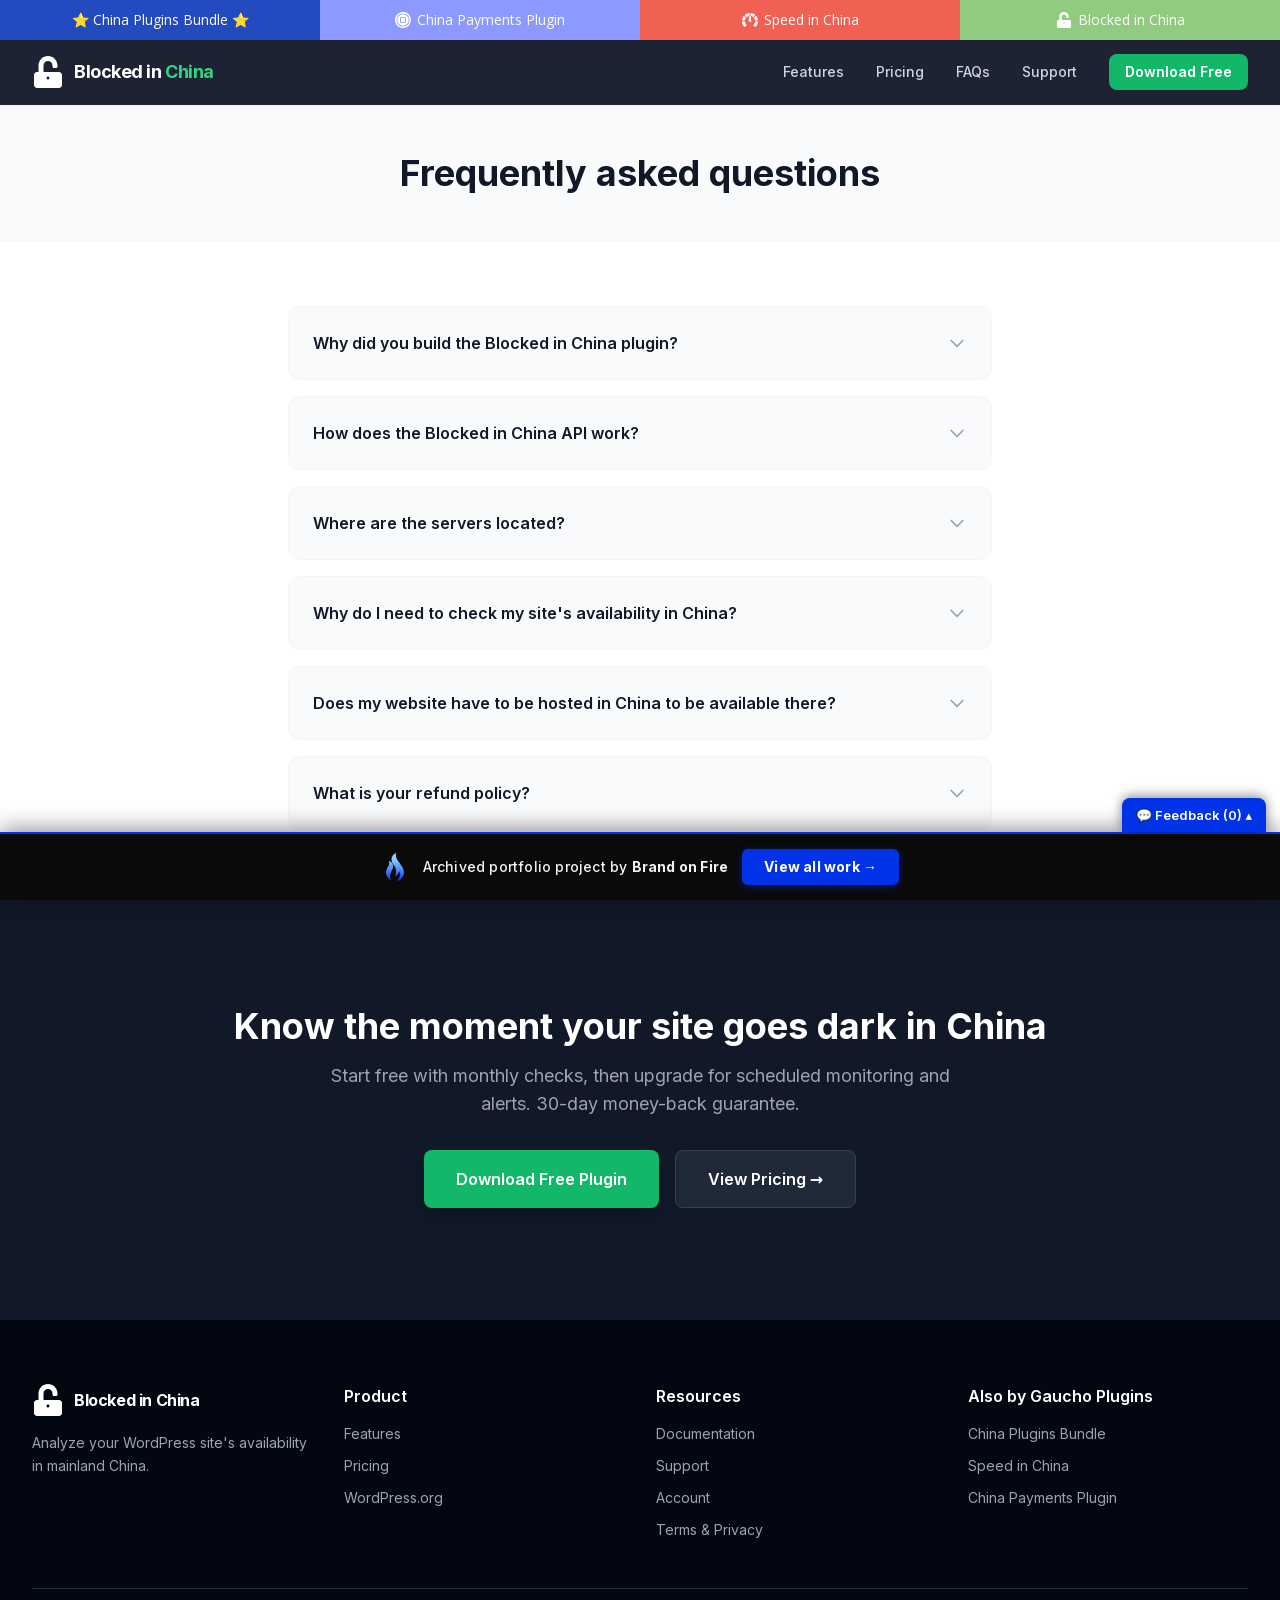
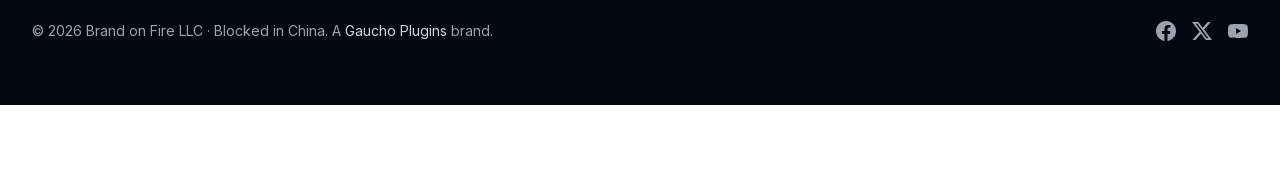
==== commit 95417e38: "Add feedback comment widget to portfolio bar" ====
--- a/faq/index.html
+++ b/faq/index.html
@@ -1,57 +1,62 @@
-<!doctype html><html lang="en" class="scroll-smooth" data-bofp="0"><head><meta charset="utf-8"><link rel="icon" href="/assets/img/bic-icon.svg" type="image/svg+xml"><link rel="apple-touch-icon" href="/assets/img/bic-icon.svg"><meta name="viewport" content="width=device-width, initial-scale=1"><title>FAQ — Blocked in China</title><meta name="description" content="Answers to common questions about the Blocked in China WordPress plugin."><meta name="keywords" content="is my website blocked in China, check website accessibility China, China firewall test, WordPress China availability, Great Firewall test, blocked in China plugin"><link rel="canonical" href="/faq/"><meta property="og:type" content="website"><meta property="og:title" content="FAQ — Blocked in China"><meta property="og:description" content="Answers to common questions about the Blocked in China WordPress plugin."><meta property="og:url" content="/faq/"><meta property="og:site_name" content="Blocked in China"><meta property="og:image" content="/assets/img/checker-screenshot.png"><meta name="twitter:card" content="summary_large_image"><meta name="twitter:title" content="FAQ — Blocked in China"><meta name="twitter:description" content="Answers to common questions about the Blocked in China WordPress plugin."><link rel="stylesheet" href="../style.css"><style>[data-bofp="1"]{background-color:rgb(255, 255, 255)!important;color:rgb(31, 41, 55)!important}[data-bofp="2"]{background-color:rgba(17, 24, 39, 0.95)!important;color:rgb(31, 41, 55)!important}[data-bofp="3"]{background-color:rgb(248, 250, 252)!important;color:rgb(31, 41, 55)!important}[data-bofp="4"]{background-color:rgb(248, 250, 252)!important;color:rgb(31, 41, 55)!important}[data-bofp="5"]{background-color:rgb(248, 250, 252)!important;color:rgb(31, 41, 55)!important}[data-bofp="6"]{background-color:rgb(248, 250, 252)!important;color:rgb(31, 41, 55)!important}[data-bofp="7"]{background-color:rgb(248, 250, 252)!important;color:rgb(31, 41, 55)!important}[data-bofp="8"]{background-color:rgb(248, 250, 252)!important;color:rgb(31, 41, 55)!important}[data-bofp="9"]{background-color:rgb(248, 250, 252)!important;color:rgb(31, 41, 55)!important}[data-bofp="10"]{background-color:rgb(17, 24, 39)!important;color:rgb(31, 41, 55)!important}[data-bofp="11"]{background-color:rgb(3, 7, 18)!important;color:rgb(156, 163, 175)!important}</style><meta name="robots" content="noindex, nofollow"><style id="bof-noform">form,form *,fieldset,fieldset *,input,textarea,select,label.fusion-form-label,.wpcf7,.wpcf7 *,.fusion-form,.fusion-form *,.fusion-contact-form,.fusion-contact-form *,.elementor-form,.elementor-form *,.gform_wrapper,.gform_wrapper *,[class*="contact-form"],[class*="contact-form"] *,[id*="contact-form"],[id*="contact-form"] *{pointer-events:none!important;cursor:default!important;-webkit-user-select:none!important;user-select:none!important}</style></head><body class="font-sans text-gray-800 bg-white antialiased" data-bofp="1"><div class="gp-strip"><a class="gp-s-bundle">⭐ China Plugins Bundle ⭐</a><a class="gp-s-cpp"><span class="gp-icon"><svg xmlns="http://www.w3.org/2000/svg" viewBox="0 0 55 55"><path fill="#fff" d="M16.8,52.84A27.53,27.53,0,0,1,0,27.5,27.53,27.53,0,0,1,16.8,2.17,27.43,27.43,0,0,1,46.94,8.06a27.47,27.47,0,0,1,0,38.88,27.68,27.68,0,0,1-8.75,5.9,27.58,27.58,0,0,1-21.4,0ZM5,27.5A22.5,22.5,0,1,0,27.5,5,22.52,22.52,0,0,0,5,27.5Zm2.68,0A19.82,19.82,0,1,1,27.5,47.32,19.84,19.84,0,0,1,7.68,27.5Zm10.11-7.88V35.38a1.84,1.84,0,0,0,1.83,1.84H35.38a1.85,1.85,0,0,0,1.84-1.84V19.62a1.85,1.85,0,0,0-1.84-1.84H19.62a1.85,1.85,0,0,0-1.84,1.84h0Zm3.08,14.51V20.87H34.13V34.13Z"></path></svg></span>China Payments Plugin</a><a class="gp-s-sic"><span class="gp-icon"><svg xmlns="http://www.w3.org/2000/svg" viewBox="0 0 75 66"><path fill="#fff" d="M12.547,66a1.055,1.055,0,0,1-.2-.02c-.569-.112-.649-.19-1.17-.7L11,65.116a44.951,44.951,0,0,1-7.673-10.9A34.6,34.6,0,0,1,.5,44.948,37.281,37.281,0,0,1,0,40.433H13.87a24.984,24.984,0,0,0,2.054,7.8,32.464,32.464,0,0,0,4.985,7.153,3.564,3.564,0,0,1,.453,1.259,2.631,2.631,0,0,1-.211,1.2l-7.643,7.767A1.607,1.607,0,0,1,12.547,66Zm50-.01a1.7,1.7,0,0,1-1.039-.484L53.848,57.84a2.621,2.621,0,0,1-.211-1.2,3.552,3.552,0,0,1,.453-1.259,32.411,32.411,0,0,0,4.985-7.153,25.185,25.185,0,0,0,2.054-7.8H75v.01a37.9,37.9,0,0,1-.5,4.5,34.6,34.6,0,0,1-2.831,9.27A44.952,44.952,0,0,1,64,65.116c-.11.106-.2.2-.282.277a1.442,1.442,0,0,1-1.029.586A1.027,1.027,0,0,1,62.542,65.99ZM75,35.889H61.069a23.519,23.519,0,0,0-1.48-6.754,29.844,29.844,0,0,0-3.806-6.386L65.57,12.741l.008.008a36.554,36.554,0,0,1,2.386,2.98,36.3,36.3,0,0,1,4.162,7.328A49.716,49.716,0,0,1,75,35.888Zm-61.069,0H0v-.006A49.8,49.8,0,0,1,2.874,23.056a36.315,36.315,0,0,1,4.162-7.328A35.609,35.609,0,0,1,9.43,12.741l9.788,10.008a29.714,29.714,0,0,0-3.806,6.386,23.751,23.751,0,0,0-1.48,6.753Zm8.487-16.271h0L12.6,9.64l.015-.012a79.218,79.218,0,0,1,6.541-4.654A30.831,30.831,0,0,1,23.9,2.64,38.621,38.621,0,0,1,29.85.829,53.184,53.184,0,0,1,35.378,0V4.8a4.075,4.075,0,0,0-.3.921c-.03.157-.751,3.892-1.642,8.6a18.535,18.535,0,0,0-4.528,1.214,31.123,31.123,0,0,0-6.494,4.083Zm30.241,0h0a31.148,31.148,0,0,0-6.495-4.083,18.493,18.493,0,0,0-4.4-1.2C40.8,9.557,40.007,5.809,40,5.771a4.157,4.157,0,0,0-.3-1.078V0h.016a53.828,53.828,0,0,1,5.512.828A38.585,38.585,0,0,1,51.179,2.64a30.8,30.8,0,0,1,4.743,2.333A79.869,79.869,0,0,1,62.477,9.64L52.66,19.618Z"></path><path fill="#fff" d="M24.431,24.4a2.1,2.1,0,0,0,.485-1.524,3.069,3.069,0,0,0-.5-1.326S11.9,2.959,10.866,1.926A6.775,6.775,0,0,0,9.183.6S4.41-1.286,1.672,1.639.382,8.481.382,8.481s-.011.42,1.348,2.2,19.79,13.7,19.79,13.7a3.088,3.088,0,0,0,1.349.592A2.1,2.1,0,0,0,24.431,24.4Z" transform="translate(37.287 44.82) rotate(-135)"></path></svg></span>Speed in China</a><a href="../index.html" class="gp-s-bic active"><span class="gp-icon"><svg xmlns="http://www.w3.org/2000/svg" viewBox="0 0 448 512"><path fill="#fff" d="M400 256H152V152.9c0-39.6 31.7-72.5 71.3-72.9 40-.4 72.7 32.1 72.7 72v16c0 13.3 10.7 24 24 24h32c13.3 0 24-10.7 24-24v-16C376 68 307.5 0 223.5 0 139.5 0 72 68 72 152v104H48c-26.5 0-48 21.5-48 48v160c0 26.5 21.5 48 48 48h352c26.5 0 48-21.5 48-48V304c0-26.5-21.5-48-48-48zm-176 120c-13.3 0-24-10.7-24-24s10.7-24 24-24 24 10.7 24 24-10.7 24-24 24z"></path></svg></span>Blocked in China</a></div><header class="sticky top-0 z-50 bg-gray-900/95 backdrop-blur-sm border-b border-gray-800 shadow-sm" data-bofp="2"><nav class="max-w-7xl mx-auto px-4 sm:px-6 lg:px-8"><div class="flex items-center justify-between h-16"><a href="../index.html" class="flex items-center gap-2.5" aria-label="Blocked in China home"><img src="../_a/52802d5689e6.svg" alt="Blocked in China" class="w-8 h-8" decoding="sync"><span class="text-lg font-bold text-white tracking-tight">Blocked in <span class="text-brand-400">China</span></span></a><div class="hidden md:flex items-center gap-8"><a href="../index.html" class="text-sm font-medium text-gray-300 hover:text-brand-400 transition-colors">Features</a><a href="../index.html" class="text-sm font-medium text-gray-300 hover:text-brand-400 transition-colors">Pricing</a><a href="../faq/index.html" class="text-sm font-medium text-gray-300 hover:text-brand-400 transition-colors">FAQs</a><a class="text-sm font-medium text-gray-300 hover:text-brand-400 transition-colors">Support</a><a target="_blank" rel="noopener" class="inline-flex items-center px-4 py-2 bg-brand-500 text-white text-sm font-semibold rounded-lg hover:bg-brand-600 transition-colors shadow-sm">Download Free</a></div><button id="mobile-menu-btn" class="md:hidden p-2 text-gray-300 hover:text-brand-400" aria-label="Toggle menu"><svg class="w-6 h-6" fill="none" stroke="currentColor" viewBox="0 0 24 24"><path stroke-linecap="round" stroke-linejoin="round" stroke-width="2" d="M4 6h16M4 12h16M4 18h16"></path></svg></button></div><div id="mobile-menu" class="hidden md:hidden pb-4"><div class="flex flex-col gap-3"><a href="../index.html" class="text-sm font-medium text-gray-300 hover:text-brand-400 py-1">Features</a><a href="../index.html" class="text-sm font-medium text-gray-300 hover:text-brand-400 py-1">Pricing</a><a href="../faq/index.html" class="text-sm font-medium text-gray-300 hover:text-brand-400 py-1">FAQs</a><a class="text-sm font-medium text-gray-300 hover:text-brand-400 py-1">Support</a><a target="_blank" rel="noopener" class="inline-flex items-center justify-center w-full px-4 py-2 bg-brand-500 text-white text-sm font-semibold rounded-lg mt-2">Download Free</a></div></div></nav></header><main><section class="bg-surface-50 border-b border-gray-100 py-12" data-bofp="3"><div class="max-w-3xl mx-auto px-4 sm:px-6 lg:px-8 text-center"><h1 class="text-3xl sm:text-4xl font-bold text-gray-900">Frequently asked questions</h1></div></section><section class="max-w-3xl mx-auto px-4 sm:px-6 lg:px-8 py-16"><div class="space-y-4"><details class="group bg-surface-50 rounded-xl border border-gray-100 p-6" data-bofp="4"><summary class="flex items-center justify-between cursor-pointer font-semibold text-gray-900 list-none">Why did you build the Blocked in China plugin?<svg class="w-5 h-5 text-gray-400 group-open:rotate-180 transition-transform" fill="none" stroke="currentColor" viewBox="0 0 24 24"><path stroke-linecap="round" stroke-linejoin="round" stroke-width="2" d="M19 9l-7 7-7-7"></path></svg></summary><p class="text-gray-600 leading-relaxed mt-4 text-sm">If you've ever done business with China, you know how important it is to ensure your website is available within China's mainland. To help business owners with WordPress sites, we developed the Blocked in China plugin, which uses the Blocked in China API to check your site's status within mainland China.</p></details><details class="group bg-surface-50 rounded-xl border border-gray-100 p-6" data-bofp="5"><summary class="flex items-center justify-between cursor-pointer font-semibold text-gray-900 list-none">How does the Blocked in China API work?<svg class="w-5 h-5 text-gray-400 group-open:rotate-180 transition-transform" fill="none" stroke="currentColor" viewBox="0 0 24 24"><path stroke-linecap="round" stroke-linejoin="round" stroke-width="2" d="M19 9l-7 7-7-7"></path></svg></summary><p class="text-gray-600 leading-relaxed mt-4 text-sm">The Blocked in China API uses multiple servers to check your site's status from within China, depending on the current server usage at the time. The primary API we currently use comes from viewdns.info.</p></details><details class="group bg-surface-50 rounded-xl border border-gray-100 p-6" data-bofp="6"><summary class="flex items-center justify-between cursor-pointer font-semibold text-gray-900 list-none">Where are the servers located?<svg class="w-5 h-5 text-gray-400 group-open:rotate-180 transition-transform" fill="none" stroke="currentColor" viewBox="0 0 24 24"><path stroke-linecap="round" stroke-linejoin="round" stroke-width="2" d="M19 9l-7 7-7-7"></path></svg></summary><p class="text-gray-600 leading-relaxed mt-4 text-sm">Servers are currently available in 5 regions, including Beijing, Shenzhen, Inner Mongolia, Heilongjiang Province, and Yunnan Province.</p></details><details class="group bg-surface-50 rounded-xl border border-gray-100 p-6" data-bofp="7"><summary class="flex items-center justify-between cursor-pointer font-semibold text-gray-900 list-none">Why do I need to check my site's availability in China?<svg class="w-5 h-5 text-gray-400 group-open:rotate-180 transition-transform" fill="none" stroke="currentColor" viewBox="0 0 24 24"><path stroke-linecap="round" stroke-linejoin="round" stroke-width="2" d="M19 9l-7 7-7-7"></path></svg></summary><p class="text-gray-600 leading-relaxed mt-4 text-sm">Internet usage is restricted in China. Many websites are not able to be accessed due to government limitations, so it's important to know whether yours is reachable.</p></details><details class="group bg-surface-50 rounded-xl border border-gray-100 p-6" data-bofp="8"><summary class="flex items-center justify-between cursor-pointer font-semibold text-gray-900 list-none">Does my website have to be hosted in China to be available there?<svg class="w-5 h-5 text-gray-400 group-open:rotate-180 transition-transform" fill="none" stroke="currentColor" viewBox="0 0 24 24"><path stroke-linecap="round" stroke-linejoin="round" stroke-width="2" d="M19 9l-7 7-7-7"></path></svg></summary><p class="text-gray-600 leading-relaxed mt-4 text-sm">No. Your website can be hosted anywhere in the world. As long as the server or URL has not been blocked by the Chinese Ministry of Industry and Information Technology, your site will be available in the mainland.</p></details><details class="group bg-surface-50 rounded-xl border border-gray-100 p-6" data-bofp="9"><summary class="flex items-center justify-between cursor-pointer font-semibold text-gray-900 list-none">What is your refund policy?<svg class="w-5 h-5 text-gray-400 group-open:rotate-180 transition-transform" fill="none" stroke="currentColor" viewBox="0 0 24 24"><path stroke-linecap="round" stroke-linejoin="round" stroke-width="2" d="M19 9l-7 7-7-7"></path></svg></summary><p class="text-gray-600 leading-relaxed mt-4 text-sm">If you're unhappy with the plugin within 30 days, we will gladly provide a refund. More details can be found in our <a target="_blank" rel="noopener" class="text-brand-600 hover:underline">End User License Agreement</a>.</p></details></div></section><section class="py-20 lg:py-28 bg-gray-900" data-bofp="10"><div class="max-w-4xl mx-auto px-4 sm:px-6 lg:px-8 text-center"><h2 class="text-3xl sm:text-4xl font-bold text-white mb-4">Know the moment your site goes dark in China</h2><p class="text-lg text-gray-400 mb-8 max-w-2xl mx-auto">Start free with monthly checks, then upgrade for scheduled monitoring and alerts. 30-day money-back guarantee.</p><div class="flex flex-col sm:flex-row gap-4 justify-center"><a target="_blank" rel="noopener" class="inline-flex items-center justify-center px-8 py-4 bg-brand-500 text-white font-semibold rounded-lg hover:bg-brand-600 transition-colors shadow-lg text-base">Download Free Plugin</a><a href="../index.html" class="inline-flex items-center justify-center px-8 py-4 bg-gray-800 text-white font-semibold rounded-lg hover:bg-gray-700 transition-colors border border-gray-700 text-base">View Pricing →</a></div></div></section></main><footer class="bg-gray-950 text-gray-400 py-16" data-bofp="11"><div class="max-w-7xl mx-auto px-4 sm:px-6 lg:px-8"><div class="grid sm:grid-cols-2 lg:grid-cols-4 gap-8 mb-12"><div class="sm:col-span-2 lg:col-span-1"><div class="flex items-center gap-2.5 mb-4"><img src="../_a/52802d5689e6.svg" alt="Blocked in China" class="w-8 h-8" decoding="sync"><span class="text-base font-bold text-white tracking-tight">Blocked in China</span></div><p class="text-sm leading-relaxed">Analyze your WordPress site's availability in mainland China.</p></div><div><h4 class="text-white font-semibold mb-4">Product</h4><ul class="space-y-3 text-sm"><li><a href="../index.html" class="hover:text-brand-400 transition-colors">Features</a></li><li><a href="../index.html" class="hover:text-brand-400 transition-colors">Pricing</a></li><li><a target="_blank" rel="noopener" class="hover:text-brand-400 transition-colors">WordPress.org</a></li></ul></div><div><h4 class="text-white font-semibold mb-4">Resources</h4><ul class="space-y-3 text-sm"><li><a target="_blank" rel="noopener" class="hover:text-brand-400 transition-colors">Documentation</a></li><li><a target="_blank" rel="noopener" class="hover:text-brand-400 transition-colors">Support</a></li><li><a target="_blank" rel="noopener" class="hover:text-brand-400 transition-colors">Account</a></li><li><a href="../terms-conditions-privacy-policy/index.html" class="hover:text-brand-400 transition-colors">Terms &amp; Privacy</a></li></ul></div><div><h4 class="text-white font-semibold mb-4">Also by Gaucho Plugins</h4><ul class="space-y-3 text-sm"><li><a target="_blank" rel="noopener" class="hover:text-brand-400 transition-colors">China Plugins Bundle</a></li><li><a target="_blank" rel="noopener" class="hover:text-brand-400 transition-colors">Speed in China</a></li><li><a target="_blank" rel="noopener" class="hover:text-brand-400 transition-colors">China Payments Plugin</a></li></ul></div></div><div class="border-t border-gray-800 pt-8 flex flex-col sm:flex-row items-center justify-between gap-4 text-sm"><p>© 2026 Brand on Fire LLC · Blocked in China. A <a target="_blank" rel="noopener" class="text-gray-300 hover:text-brand-400">Gaucho Plugins</a> brand.</p><div class="flex items-center gap-4"><a target="_blank" rel="noopener" aria-label="Facebook" class="hover:text-brand-400 transition-colors"><svg class="w-5 h-5" fill="currentColor" viewBox="0 0 24 24"><path d="M24 12.07C24 5.4 18.63 0 12 0S0 5.4 0 12.07c0 6.03 4.39 11.03 10.13 11.93v-8.44H7.08v-3.49h3.05V9.41c0-3.02 1.79-4.69 4.53-4.69 1.31 0 2.68.24 2.68.24v2.97h-1.51c-1.49 0-1.96.93-1.96 1.89v2.25h3.33l-.53 3.49h-2.8v8.44C19.61 23.1 24 18.1 24 12.07z"></path></svg></a><a target="_blank" rel="noopener" aria-label="X" class="hover:text-brand-400 transition-colors"><svg class="w-5 h-5" fill="currentColor" viewBox="0 0 24 24"><path d="M18.9 1.15h3.68l-8.04 9.19L24 22.85h-7.41l-5.8-7.58-6.64 7.58H.46l8.6-9.83L0 1.15h7.6l5.24 6.93 6.06-6.93zm-1.29 19.5h2.04L6.49 3.24H4.3L17.61 20.65z"></path></svg></a><a target="_blank" rel="noopener" aria-label="YouTube" class="hover:text-brand-400 transition-colors"><svg class="w-5 h-5" fill="currentColor" viewBox="0 0 24 24"><path d="M23.5 6.2a3.02 3.02 0 00-2.12-2.14C19.5 3.55 12 3.55 12 3.55s-7.5 0-9.38.51A3.02 3.02 0 00.5 6.2C0 8.07 0 12 0 12s0 3.93.5 5.8a3.02 3.02 0 002.12 2.14c1.88.51 9.38.51 9.38.51s7.5 0 9.38-.51a3.02 3.02 0 002.12-2.14C24 15.93 24 12 24 12s0-3.93-.5-5.8zM9.6 15.6V8.4l6.2 3.6-6.2 3.6z"></path></svg></a></div></div></div></footer><div class="fomo-popup" role="status" aria-live="polite"></div><!-- bof-portfolio-bar --><a href="https://brandonfire.com/portfolio/" id="bof-portfolio-bar" rel="noopener" style="position:fixed;left:0;right:0;bottom:0;z-index:2147483647;display:flex;align-items:center;justify-content:center;gap:14px;flex-wrap:wrap;background:#0a0a0a;color:#ffffff !important;font-family:Inter,-apple-system,BlinkMacSystemFont,'Segoe UI',Roboto,Helvetica,Arial,sans-serif;font-size:14px;font-weight:500;line-height:1;letter-spacing:.2px;padding:15px 18px;text-decoration:none !important;box-shadow:0 -3px 22px rgba(0,0,0,.45);border-top:2px solid #0033e7;box-sizing:border-box;"><img src="[data-uri]" alt="" width="28" height="28" style="display:block;flex:0 0 auto;width:28px;height:28px;"><span style="opacity:.95;color:#fff;">Archived portfolio project by <strong style="font-weight:700;color:#fff;">Brand&nbsp;on&nbsp;Fire</strong></span><span style="background:#0033e7;color:#fff;padding:11px 22px;border-radius:6px;font-weight:700;font-size:14px;white-space:nowrap;box-shadow:0 2px 10px rgba(0,51,231,.4);">View&nbsp;all&nbsp;work&nbsp;&rarr;</span></a><script>(function(){function p(){var b=document.getElementById("bof-portfolio-bar");if(b&&document.body)document.body.style.setProperty("padding-bottom",b.offsetHeight+"px","important");}if(document.readyState!=="loading")p();else document.addEventListener("DOMContentLoaded",p);window.addEventListener("resize",p);})();</script><script>/* Brand on Fire portfolio feedback collector. All portfolio sites are one origin
-   (brand-on-fire.github.io) so localStorage is SHARED — comments accumulate in one place across every
-   site. "Export all" copies them to the clipboard to paste back to Claude. Zero backend. */
+<!doctype html><html lang="en" class="scroll-smooth" data-bofp="0"><head><meta charset="utf-8"><link rel="icon" href="/assets/img/bic-icon.svg" type="image/svg+xml"><link rel="apple-touch-icon" href="/assets/img/bic-icon.svg"><meta name="viewport" content="width=device-width, initial-scale=1"><title>FAQ — Blocked in China</title><meta name="description" content="Answers to common questions about the Blocked in China WordPress plugin."><meta name="keywords" content="is my website blocked in China, check website accessibility China, China firewall test, WordPress China availability, Great Firewall test, blocked in China plugin"><link rel="canonical" href="/faq/"><meta property="og:type" content="website"><meta property="og:title" content="FAQ — Blocked in China"><meta property="og:description" content="Answers to common questions about the Blocked in China WordPress plugin."><meta property="og:url" content="/faq/"><meta property="og:site_name" content="Blocked in China"><meta property="og:image" content="/assets/img/checker-screenshot.png"><meta name="twitter:card" content="summary_large_image"><meta name="twitter:title" content="FAQ — Blocked in China"><meta name="twitter:description" content="Answers to common questions about the Blocked in China WordPress plugin."><link rel="stylesheet" href="../style.css"><style>[data-bofp="1"]{background-color:rgb(255, 255, 255)!important;color:rgb(31, 41, 55)!important}[data-bofp="2"]{background-color:rgba(17, 24, 39, 0.95)!important;color:rgb(31, 41, 55)!important}[data-bofp="3"]{background-color:rgb(248, 250, 252)!important;color:rgb(31, 41, 55)!important}[data-bofp="4"]{background-color:rgb(248, 250, 252)!important;color:rgb(31, 41, 55)!important}[data-bofp="5"]{background-color:rgb(248, 250, 252)!important;color:rgb(31, 41, 55)!important}[data-bofp="6"]{background-color:rgb(248, 250, 252)!important;color:rgb(31, 41, 55)!important}[data-bofp="7"]{background-color:rgb(248, 250, 252)!important;color:rgb(31, 41, 55)!important}[data-bofp="8"]{background-color:rgb(248, 250, 252)!important;color:rgb(31, 41, 55)!important}[data-bofp="9"]{background-color:rgb(248, 250, 252)!important;color:rgb(31, 41, 55)!important}[data-bofp="10"]{background-color:rgb(17, 24, 39)!important;color:rgb(31, 41, 55)!important}[data-bofp="11"]{background-color:rgb(3, 7, 18)!important;color:rgb(156, 163, 175)!important}</style><meta name="robots" content="noindex, nofollow"><style id="bof-noform">form,form *,fieldset,fieldset *,input,textarea,select,label.fusion-form-label,.wpcf7,.wpcf7 *,.fusion-form,.fusion-form *,.fusion-contact-form,.fusion-contact-form *,.elementor-form,.elementor-form *,.gform_wrapper,.gform_wrapper *,[class*="contact-form"],[class*="contact-form"] *,[id*="contact-form"],[id*="contact-form"] *{pointer-events:none!important;cursor:default!important;-webkit-user-select:none!important;user-select:none!important}</style></head><body class="font-sans text-gray-800 bg-white antialiased" data-bofp="1"><div class="gp-strip"><a class="gp-s-bundle">⭐ China Plugins Bundle ⭐</a><a class="gp-s-cpp"><span class="gp-icon"><svg xmlns="http://www.w3.org/2000/svg" viewBox="0 0 55 55"><path fill="#fff" d="M16.8,52.84A27.53,27.53,0,0,1,0,27.5,27.53,27.53,0,0,1,16.8,2.17,27.43,27.43,0,0,1,46.94,8.06a27.47,27.47,0,0,1,0,38.88,27.68,27.68,0,0,1-8.75,5.9,27.58,27.58,0,0,1-21.4,0ZM5,27.5A22.5,22.5,0,1,0,27.5,5,22.52,22.52,0,0,0,5,27.5Zm2.68,0A19.82,19.82,0,1,1,27.5,47.32,19.84,19.84,0,0,1,7.68,27.5Zm10.11-7.88V35.38a1.84,1.84,0,0,0,1.83,1.84H35.38a1.85,1.85,0,0,0,1.84-1.84V19.62a1.85,1.85,0,0,0-1.84-1.84H19.62a1.85,1.85,0,0,0-1.84,1.84h0Zm3.08,14.51V20.87H34.13V34.13Z"></path></svg></span>China Payments Plugin</a><a class="gp-s-sic"><span class="gp-icon"><svg xmlns="http://www.w3.org/2000/svg" viewBox="0 0 75 66"><path fill="#fff" d="M12.547,66a1.055,1.055,0,0,1-.2-.02c-.569-.112-.649-.19-1.17-.7L11,65.116a44.951,44.951,0,0,1-7.673-10.9A34.6,34.6,0,0,1,.5,44.948,37.281,37.281,0,0,1,0,40.433H13.87a24.984,24.984,0,0,0,2.054,7.8,32.464,32.464,0,0,0,4.985,7.153,3.564,3.564,0,0,1,.453,1.259,2.631,2.631,0,0,1-.211,1.2l-7.643,7.767A1.607,1.607,0,0,1,12.547,66Zm50-.01a1.7,1.7,0,0,1-1.039-.484L53.848,57.84a2.621,2.621,0,0,1-.211-1.2,3.552,3.552,0,0,1,.453-1.259,32.411,32.411,0,0,0,4.985-7.153,25.185,25.185,0,0,0,2.054-7.8H75v.01a37.9,37.9,0,0,1-.5,4.5,34.6,34.6,0,0,1-2.831,9.27A44.952,44.952,0,0,1,64,65.116c-.11.106-.2.2-.282.277a1.442,1.442,0,0,1-1.029.586A1.027,1.027,0,0,1,62.542,65.99ZM75,35.889H61.069a23.519,23.519,0,0,0-1.48-6.754,29.844,29.844,0,0,0-3.806-6.386L65.57,12.741l.008.008a36.554,36.554,0,0,1,2.386,2.98,36.3,36.3,0,0,1,4.162,7.328A49.716,49.716,0,0,1,75,35.888Zm-61.069,0H0v-.006A49.8,49.8,0,0,1,2.874,23.056a36.315,36.315,0,0,1,4.162-7.328A35.609,35.609,0,0,1,9.43,12.741l9.788,10.008a29.714,29.714,0,0,0-3.806,6.386,23.751,23.751,0,0,0-1.48,6.753Zm8.487-16.271h0L12.6,9.64l.015-.012a79.218,79.218,0,0,1,6.541-4.654A30.831,30.831,0,0,1,23.9,2.64,38.621,38.621,0,0,1,29.85.829,53.184,53.184,0,0,1,35.378,0V4.8a4.075,4.075,0,0,0-.3.921c-.03.157-.751,3.892-1.642,8.6a18.535,18.535,0,0,0-4.528,1.214,31.123,31.123,0,0,0-6.494,4.083Zm30.241,0h0a31.148,31.148,0,0,0-6.495-4.083,18.493,18.493,0,0,0-4.4-1.2C40.8,9.557,40.007,5.809,40,5.771a4.157,4.157,0,0,0-.3-1.078V0h.016a53.828,53.828,0,0,1,5.512.828A38.585,38.585,0,0,1,51.179,2.64a30.8,30.8,0,0,1,4.743,2.333A79.869,79.869,0,0,1,62.477,9.64L52.66,19.618Z"></path><path fill="#fff" d="M24.431,24.4a2.1,2.1,0,0,0,.485-1.524,3.069,3.069,0,0,0-.5-1.326S11.9,2.959,10.866,1.926A6.775,6.775,0,0,0,9.183.6S4.41-1.286,1.672,1.639.382,8.481.382,8.481s-.011.42,1.348,2.2,19.79,13.7,19.79,13.7a3.088,3.088,0,0,0,1.349.592A2.1,2.1,0,0,0,24.431,24.4Z" transform="translate(37.287 44.82) rotate(-135)"></path></svg></span>Speed in China</a><a href="../index.html" class="gp-s-bic active"><span class="gp-icon"><svg xmlns="http://www.w3.org/2000/svg" viewBox="0 0 448 512"><path fill="#fff" d="M400 256H152V152.9c0-39.6 31.7-72.5 71.3-72.9 40-.4 72.7 32.1 72.7 72v16c0 13.3 10.7 24 24 24h32c13.3 0 24-10.7 24-24v-16C376 68 307.5 0 223.5 0 139.5 0 72 68 72 152v104H48c-26.5 0-48 21.5-48 48v160c0 26.5 21.5 48 48 48h352c26.5 0 48-21.5 48-48V304c0-26.5-21.5-48-48-48zm-176 120c-13.3 0-24-10.7-24-24s10.7-24 24-24 24 10.7 24 24-10.7 24-24 24z"></path></svg></span>Blocked in China</a></div><header class="sticky top-0 z-50 bg-gray-900/95 backdrop-blur-sm border-b border-gray-800 shadow-sm" data-bofp="2"><nav class="max-w-7xl mx-auto px-4 sm:px-6 lg:px-8"><div class="flex items-center justify-between h-16"><a href="../index.html" class="flex items-center gap-2.5" aria-label="Blocked in China home"><img src="../_a/52802d5689e6.svg" alt="Blocked in China" class="w-8 h-8" decoding="sync"><span class="text-lg font-bold text-white tracking-tight">Blocked in <span class="text-brand-400">China</span></span></a><div class="hidden md:flex items-center gap-8"><a href="../index.html" class="text-sm font-medium text-gray-300 hover:text-brand-400 transition-colors">Features</a><a href="../index.html" class="text-sm font-medium text-gray-300 hover:text-brand-400 transition-colors">Pricing</a><a href="../faq/index.html" class="text-sm font-medium text-gray-300 hover:text-brand-400 transition-colors">FAQs</a><a class="text-sm font-medium text-gray-300 hover:text-brand-400 transition-colors">Support</a><a target="_blank" rel="noopener" class="inline-flex items-center px-4 py-2 bg-brand-500 text-white text-sm font-semibold rounded-lg hover:bg-brand-600 transition-colors shadow-sm">Download Free</a></div><button id="mobile-menu-btn" class="md:hidden p-2 text-gray-300 hover:text-brand-400" aria-label="Toggle menu"><svg class="w-6 h-6" fill="none" stroke="currentColor" viewBox="0 0 24 24"><path stroke-linecap="round" stroke-linejoin="round" stroke-width="2" d="M4 6h16M4 12h16M4 18h16"></path></svg></button></div><div id="mobile-menu" class="hidden md:hidden pb-4"><div class="flex flex-col gap-3"><a href="../index.html" class="text-sm font-medium text-gray-300 hover:text-brand-400 py-1">Features</a><a href="../index.html" class="text-sm font-medium text-gray-300 hover:text-brand-400 py-1">Pricing</a><a href="../faq/index.html" class="text-sm font-medium text-gray-300 hover:text-brand-400 py-1">FAQs</a><a class="text-sm font-medium text-gray-300 hover:text-brand-400 py-1">Support</a><a target="_blank" rel="noopener" class="inline-flex items-center justify-center w-full px-4 py-2 bg-brand-500 text-white text-sm font-semibold rounded-lg mt-2">Download Free</a></div></div></nav></header><main><section class="bg-surface-50 border-b border-gray-100 py-12" data-bofp="3"><div class="max-w-3xl mx-auto px-4 sm:px-6 lg:px-8 text-center"><h1 class="text-3xl sm:text-4xl font-bold text-gray-900">Frequently asked questions</h1></div></section><section class="max-w-3xl mx-auto px-4 sm:px-6 lg:px-8 py-16"><div class="space-y-4"><details class="group bg-surface-50 rounded-xl border border-gray-100 p-6" data-bofp="4"><summary class="flex items-center justify-between cursor-pointer font-semibold text-gray-900 list-none">Why did you build the Blocked in China plugin?<svg class="w-5 h-5 text-gray-400 group-open:rotate-180 transition-transform" fill="none" stroke="currentColor" viewBox="0 0 24 24"><path stroke-linecap="round" stroke-linejoin="round" stroke-width="2" d="M19 9l-7 7-7-7"></path></svg></summary><p class="text-gray-600 leading-relaxed mt-4 text-sm">If you've ever done business with China, you know how important it is to ensure your website is available within China's mainland. To help business owners with WordPress sites, we developed the Blocked in China plugin, which uses the Blocked in China API to check your site's status within mainland China.</p></details><details class="group bg-surface-50 rounded-xl border border-gray-100 p-6" data-bofp="5"><summary class="flex items-center justify-between cursor-pointer font-semibold text-gray-900 list-none">How does the Blocked in China API work?<svg class="w-5 h-5 text-gray-400 group-open:rotate-180 transition-transform" fill="none" stroke="currentColor" viewBox="0 0 24 24"><path stroke-linecap="round" stroke-linejoin="round" stroke-width="2" d="M19 9l-7 7-7-7"></path></svg></summary><p class="text-gray-600 leading-relaxed mt-4 text-sm">The Blocked in China API uses multiple servers to check your site's status from within China, depending on the current server usage at the time. The primary API we currently use comes from viewdns.info.</p></details><details class="group bg-surface-50 rounded-xl border border-gray-100 p-6" data-bofp="6"><summary class="flex items-center justify-between cursor-pointer font-semibold text-gray-900 list-none">Where are the servers located?<svg class="w-5 h-5 text-gray-400 group-open:rotate-180 transition-transform" fill="none" stroke="currentColor" viewBox="0 0 24 24"><path stroke-linecap="round" stroke-linejoin="round" stroke-width="2" d="M19 9l-7 7-7-7"></path></svg></summary><p class="text-gray-600 leading-relaxed mt-4 text-sm">Servers are currently available in 5 regions, including Beijing, Shenzhen, Inner Mongolia, Heilongjiang Province, and Yunnan Province.</p></details><details class="group bg-surface-50 rounded-xl border border-gray-100 p-6" data-bofp="7"><summary class="flex items-center justify-between cursor-pointer font-semibold text-gray-900 list-none">Why do I need to check my site's availability in China?<svg class="w-5 h-5 text-gray-400 group-open:rotate-180 transition-transform" fill="none" stroke="currentColor" viewBox="0 0 24 24"><path stroke-linecap="round" stroke-linejoin="round" stroke-width="2" d="M19 9l-7 7-7-7"></path></svg></summary><p class="text-gray-600 leading-relaxed mt-4 text-sm">Internet usage is restricted in China. Many websites are not able to be accessed due to government limitations, so it's important to know whether yours is reachable.</p></details><details class="group bg-surface-50 rounded-xl border border-gray-100 p-6" data-bofp="8"><summary class="flex items-center justify-between cursor-pointer font-semibold text-gray-900 list-none">Does my website have to be hosted in China to be available there?<svg class="w-5 h-5 text-gray-400 group-open:rotate-180 transition-transform" fill="none" stroke="currentColor" viewBox="0 0 24 24"><path stroke-linecap="round" stroke-linejoin="round" stroke-width="2" d="M19 9l-7 7-7-7"></path></svg></summary><p class="text-gray-600 leading-relaxed mt-4 text-sm">No. Your website can be hosted anywhere in the world. As long as the server or URL has not been blocked by the Chinese Ministry of Industry and Information Technology, your site will be available in the mainland.</p></details><details class="group bg-surface-50 rounded-xl border border-gray-100 p-6" data-bofp="9"><summary class="flex items-center justify-between cursor-pointer font-semibold text-gray-900 list-none">What is your refund policy?<svg class="w-5 h-5 text-gray-400 group-open:rotate-180 transition-transform" fill="none" stroke="currentColor" viewBox="0 0 24 24"><path stroke-linecap="round" stroke-linejoin="round" stroke-width="2" d="M19 9l-7 7-7-7"></path></svg></summary><p class="text-gray-600 leading-relaxed mt-4 text-sm">If you're unhappy with the plugin within 30 days, we will gladly provide a refund. More details can be found in our <a target="_blank" rel="noopener" class="text-brand-600 hover:underline">End User License Agreement</a>.</p></details></div></section><section class="py-20 lg:py-28 bg-gray-900" data-bofp="10"><div class="max-w-4xl mx-auto px-4 sm:px-6 lg:px-8 text-center"><h2 class="text-3xl sm:text-4xl font-bold text-white mb-4">Know the moment your site goes dark in China</h2><p class="text-lg text-gray-400 mb-8 max-w-2xl mx-auto">Start free with monthly checks, then upgrade for scheduled monitoring and alerts. 30-day money-back guarantee.</p><div class="flex flex-col sm:flex-row gap-4 justify-center"><a target="_blank" rel="noopener" class="inline-flex items-center justify-center px-8 py-4 bg-brand-500 text-white font-semibold rounded-lg hover:bg-brand-600 transition-colors shadow-lg text-base">Download Free Plugin</a><a href="../index.html" class="inline-flex items-center justify-center px-8 py-4 bg-gray-800 text-white font-semibold rounded-lg hover:bg-gray-700 transition-colors border border-gray-700 text-base">View Pricing →</a></div></div></section></main><footer class="bg-gray-950 text-gray-400 py-16" data-bofp="11"><div class="max-w-7xl mx-auto px-4 sm:px-6 lg:px-8"><div class="grid sm:grid-cols-2 lg:grid-cols-4 gap-8 mb-12"><div class="sm:col-span-2 lg:col-span-1"><div class="flex items-center gap-2.5 mb-4"><img src="../_a/52802d5689e6.svg" alt="Blocked in China" class="w-8 h-8" decoding="sync"><span class="text-base font-bold text-white tracking-tight">Blocked in China</span></div><p class="text-sm leading-relaxed">Analyze your WordPress site's availability in mainland China.</p></div><div><h4 class="text-white font-semibold mb-4">Product</h4><ul class="space-y-3 text-sm"><li><a href="../index.html" class="hover:text-brand-400 transition-colors">Features</a></li><li><a href="../index.html" class="hover:text-brand-400 transition-colors">Pricing</a></li><li><a target="_blank" rel="noopener" class="hover:text-brand-400 transition-colors">WordPress.org</a></li></ul></div><div><h4 class="text-white font-semibold mb-4">Resources</h4><ul class="space-y-3 text-sm"><li><a target="_blank" rel="noopener" class="hover:text-brand-400 transition-colors">Documentation</a></li><li><a target="_blank" rel="noopener" class="hover:text-brand-400 transition-colors">Support</a></li><li><a target="_blank" rel="noopener" class="hover:text-brand-400 transition-colors">Account</a></li><li><a href="../terms-conditions-privacy-policy/index.html" class="hover:text-brand-400 transition-colors">Terms &amp; Privacy</a></li></ul></div><div><h4 class="text-white font-semibold mb-4">Also by Gaucho Plugins</h4><ul class="space-y-3 text-sm"><li><a target="_blank" rel="noopener" class="hover:text-brand-400 transition-colors">China Plugins Bundle</a></li><li><a target="_blank" rel="noopener" class="hover:text-brand-400 transition-colors">Speed in China</a></li><li><a target="_blank" rel="noopener" class="hover:text-brand-400 transition-colors">China Payments Plugin</a></li></ul></div></div><div class="border-t border-gray-800 pt-8 flex flex-col sm:flex-row items-center justify-between gap-4 text-sm"><p>© 2026 Brand on Fire LLC · Blocked in China. A <a target="_blank" rel="noopener" class="text-gray-300 hover:text-brand-400">Gaucho Plugins</a> brand.</p><div class="flex items-center gap-4"><a target="_blank" rel="noopener" aria-label="Facebook" class="hover:text-brand-400 transition-colors"><svg class="w-5 h-5" fill="currentColor" viewBox="0 0 24 24"><path d="M24 12.07C24 5.4 18.63 0 12 0S0 5.4 0 12.07c0 6.03 4.39 11.03 10.13 11.93v-8.44H7.08v-3.49h3.05V9.41c0-3.02 1.79-4.69 4.53-4.69 1.31 0 2.68.24 2.68.24v2.97h-1.51c-1.49 0-1.96.93-1.96 1.89v2.25h3.33l-.53 3.49h-2.8v8.44C19.61 23.1 24 18.1 24 12.07z"></path></svg></a><a target="_blank" rel="noopener" aria-label="X" class="hover:text-brand-400 transition-colors"><svg class="w-5 h-5" fill="currentColor" viewBox="0 0 24 24"><path d="M18.9 1.15h3.68l-8.04 9.19L24 22.85h-7.41l-5.8-7.58-6.64 7.58H.46l8.6-9.83L0 1.15h7.6l5.24 6.93 6.06-6.93zm-1.29 19.5h2.04L6.49 3.24H4.3L17.61 20.65z"></path></svg></a><a target="_blank" rel="noopener" aria-label="YouTube" class="hover:text-brand-400 transition-colors"><svg class="w-5 h-5" fill="currentColor" viewBox="0 0 24 24"><path d="M23.5 6.2a3.02 3.02 0 00-2.12-2.14C19.5 3.55 12 3.55 12 3.55s-7.5 0-9.38.51A3.02 3.02 0 00.5 6.2C0 8.07 0 12 0 12s0 3.93.5 5.8a3.02 3.02 0 002.12 2.14c1.88.51 9.38.51 9.38.51s7.5 0 9.38-.51a3.02 3.02 0 002.12-2.14C24 15.93 24 12 24 12s0-3.93-.5-5.8zM9.6 15.6V8.4l6.2 3.6-6.2 3.6z"></path></svg></a></div></div></div></footer><div class="fomo-popup" role="status" aria-live="polite"></div><!-- bof-portfolio-bar --><a href="https://brandonfire.com/portfolio/" id="bof-portfolio-bar" rel="noopener" style="position:fixed;left:0;right:0;bottom:0;z-index:2147483647;display:flex;align-items:center;justify-content:center;gap:14px;flex-wrap:wrap;background:#0a0a0a;color:#ffffff !important;font-family:Inter,-apple-system,BlinkMacSystemFont,'Segoe UI',Roboto,Helvetica,Arial,sans-serif;font-size:14px;font-weight:500;line-height:1;letter-spacing:.2px;padding:15px 18px;text-decoration:none !important;box-shadow:0 -3px 22px rgba(0,0,0,.45);border-top:2px solid #0033e7;box-sizing:border-box;"><img src="[data-uri]" alt="" width="28" height="28" style="display:block;flex:0 0 auto;width:28px;height:28px;"><span style="opacity:.95;color:#fff;">Archived portfolio project by <strong style="font-weight:700;color:#fff;">Brand&nbsp;on&nbsp;Fire</strong></span><span style="background:#0033e7;color:#fff;padding:11px 22px;border-radius:6px;font-weight:700;font-size:14px;white-space:nowrap;box-shadow:0 2px 10px rgba(0,51,231,.4);">View&nbsp;all&nbsp;work&nbsp;&rarr;</span></a><script>(function(){function p(){var b=document.getElementById("bof-portfolio-bar");if(b&&document.body)document.body.style.setProperty("padding-bottom",b.offsetHeight+"px","important");}if(document.readyState!=="loading")p();else document.addEventListener("DOMContentLoaded",p);window.addEventListener("resize",p);})();</script><script>/* Brand on Fire portfolio feedback collector. All portfolio sites share one origin
+   (brand-on-fire.github.io) so localStorage is SHARED — comments pool in one place across every site.
+   Rendered in a SHADOW DOM so the host site's CSS can't bleed in and its `pointer-events:none` form-
+   disable rule can't kill the textarea. "Export all" copies everything to the clipboard. Zero backend. */
 (function () {
   var K = 'bof_feedback', D = document;
+  if (D.getElementById('bof-fb-host')) return;                 // already injected
   function L() { try { return JSON.parse(localStorage.getItem(K)) || []; } catch (e) { return []; } }
   function SV(a) { try { localStorage.setItem(K, JSON.stringify(a)); } catch (e) {} }
   function slug() { var p = location.pathname.split('/').filter(Boolean); return p[0] || '(root)'; }
   function barH() { var b = D.getElementById('bof-portfolio-bar'); return b ? b.offsetHeight : 0; }
-  if (D.getElementById('bof-fb-tog')) return;               // already injected
   var open = localStorage.getItem('bof_fb_open') === '1';
 
-  var tog = D.createElement('div'); tog.id = 'bof-fb-tog';
-  tog.style.cssText = 'position:fixed;right:14px;z-index:2147483647;background:#0033e7;color:#fff;font:600 13px Inter,system-ui,Arial,sans-serif;padding:9px 14px;border-radius:8px 8px 0 0;cursor:pointer;box-shadow:0 -2px 12px rgba(0,0,0,.4)';
+  var host = D.createElement('div'); host.id = 'bof-fb-host';
+  host.style.cssText = 'all:initial;position:fixed;left:0;right:0;bottom:0;z-index:2147483647;pointer-events:none';
+  var R = host.attachShadow({ mode: 'open' });
+  R.innerHTML =
+    '<style>' +
+    ':host{all:initial}' +
+    'div,textarea,button,span{box-sizing:border-box;font-family:Inter,system-ui,-apple-system,"Segoe UI",Arial,sans-serif;margin:0}' +
+    '.tog{position:fixed;right:14px;background:#0033e7;color:#fff;font-weight:600;font-size:13px;padding:9px 14px;border-radius:8px 8px 0 0;cursor:pointer;box-shadow:0 -2px 12px rgba(0,0,0,.45);pointer-events:auto;user-select:none}' +
+    '.pan{position:fixed;left:0;right:0;background:#0a0a0a;border-top:2px solid #0033e7;height:150px;padding:10px 12px;display:none;pointer-events:auto}' +
+    '.pan.open{display:block}' +
+    'textarea{display:block;width:100%;height:88px;background:#16181d;color:#fff;border:1px solid #2a2d35;border-radius:6px;padding:8px;font-size:13px;line-height:1.45;resize:none;pointer-events:auto;-webkit-user-select:text;user-select:text;outline:none}' +
+    'textarea:focus{border-color:#0033e7}' +
+    '.row{display:flex;gap:8px;align-items:center;margin-top:8px}' +
+    'button{border:0;border-radius:6px;padding:8px 14px;font-weight:600;font-size:13px;cursor:pointer;pointer-events:auto}' +
+    '.save{background:#0033e7;color:#fff}.exp{background:#16181d;color:#8bccff;border:1px solid #2a2d35}.clr{background:transparent;color:#888}' +
+    '.st{color:#9aa3b2;font-size:12px;margin-left:auto}' +
+    '</style>' +
+    '<div class="tog" id="tog"></div>' +
+    '<div class="pan" id="pan"><textarea id="ta" placeholder="Your feedback for this page…"></textarea>' +
+    '<div class="row"><button class="save" id="save">Save comment</button><button class="exp" id="exp">Export all</button><button class="clr" id="clr">Clear</button><span class="st" id="st"></span></div></div>';
+  D.body.appendChild(host);
 
-  var pan = D.createElement('div'); pan.id = 'bof-fb-pan';
-  pan.style.cssText = 'position:fixed;left:0;right:0;z-index:2147483647;background:#0a0a0a;border-top:2px solid #0033e7;box-sizing:border-box;height:150px;display:none;padding:10px 12px;font-family:Inter,system-ui,Arial,sans-serif';
-
-  var ta = D.createElement('textarea');
-  ta.placeholder = 'Your feedback for this page…';
-  ta.style.cssText = 'width:100%;height:88px;background:#16181d;color:#fff;border:1px solid #2a2d35;border-radius:6px;padding:8px;font:13px/1.45 inherit;resize:none;box-sizing:border-box';
+  var tog = R.getElementById('tog'), pan = R.getElementById('pan'), ta = R.getElementById('ta'), st = R.getElementById('st');
   ta.value = localStorage.getItem('bof_fb_draft') || '';
-  ta.oninput = function () { localStorage.setItem('bof_fb_draft', ta.value); };
-
-  var row = D.createElement('div'); row.style.cssText = 'display:flex;gap:8px;align-items:center;margin-top:8px';
-  function btn(t, css) { var b = D.createElement('button'); b.textContent = t; b.style.cssText = 'border:0;border-radius:6px;padding:8px 14px;font:600 13px inherit;cursor:pointer;' + css; return b; }
-  var saveB = btn('Save comment', 'background:#0033e7;color:#fff');
-  var expB = btn('Export all', 'background:#16181d;color:#8bccff;border:1px solid #2a2d35');
-  var clrB = btn('Clear', 'background:transparent;color:#777');
-  var st = D.createElement('span'); st.style.cssText = 'color:#9aa3b2;font:12px Inter,system-ui,Arial,sans-serif;margin-left:auto';
-  row.appendChild(saveB); row.appendChild(expB); row.appendChild(clrB); row.appendChild(st);
-  pan.appendChild(ta); pan.appendChild(row); D.body.appendChild(pan); D.body.appendChild(tog);
-
+  ta.addEventListener('input', function () { localStorage.setItem('bof_fb_draft', ta.value); });
   function refresh() {
     var h = barH(), n = L().length;
-    pan.style.bottom = h + 'px'; pan.style.display = open ? 'block' : 'none';
+    pan.style.bottom = h + 'px'; pan.classList.toggle('open', open);
     tog.style.bottom = (open ? 150 + h : h) + 'px';
     tog.textContent = '💬 Feedback (' + n + ') ' + (open ? '▾' : '▴');
     st.textContent = n + ' saved · ' + slug();
   }
-  tog.onclick = function () { open = !open; localStorage.setItem('bof_fb_open', open ? '1' : '0'); refresh(); if (open) ta.focus(); };
-  saveB.onclick = function () {
+  tog.addEventListener('click', function () { open = !open; localStorage.setItem('bof_fb_open', open ? '1' : '0'); refresh(); if (open) setTimeout(function () { ta.focus(); }, 0); });
+  R.getElementById('save').addEventListener('click', function () {
     var t = ta.value.trim(); if (!t) return;
     var a = L(); a.push({ site: slug(), page: location.pathname, text: t, ts: new Date().toISOString() }); SV(a);
     ta.value = ''; localStorage.removeItem('bof_fb_draft'); refresh();
-    saveB.textContent = 'Saved ✓'; setTimeout(function () { saveB.textContent = 'Save comment'; }, 900);
-  };
-  expB.onclick = function () {
+    var b = R.getElementById('save'); b.textContent = 'Saved ✓'; setTimeout(function () { b.textContent = 'Save comment'; }, 900);
+  });
+  R.getElementById('exp').addEventListener('click', function () {
     var a = L(); if (!a.length) { alert('No comments saved yet.'); return; }
     var txt = 'PORTFOLIO FEEDBACK (' + a.length + ' comments)\n\n' + a.map(function (c) { return '[' + c.site + c.page + ']\n' + c.text; }).join('\n\n');
-    if (navigator.clipboard && navigator.clipboard.writeText) navigator.clipboard.writeText(txt).then(function () { alert('Copied ' + a.length + ' comments — paste them to Claude.'); }, function () { window.prompt('Copy all feedback (Cmd+C):', txt); });
-    else window.prompt('Copy all feedback (Cmd+C):', txt);
-  };
-  clrB.onclick = function () { if (confirm('Clear all ' + L().length + ' saved comments?')) { SV([]); refresh(); } };
+    if (navigator.clipboard && navigator.clipboard.writeText) navigator.clipboard.writeText(txt).then(function () { alert('Copied ' + a.length + ' comments — paste to Claude.'); }, function () { window.prompt('Copy all (Cmd+C):', txt); });
+    else window.prompt('Copy all (Cmd+C):', txt);
+  });
+  R.getElementById('clr').addEventListener('click', function () { if (confirm('Clear all ' + L().length + ' comments?')) { SV([]); refresh(); } });
   window.addEventListener('resize', refresh);
   if (D.readyState !== 'loading') refresh(); else D.addEventListener('DOMContentLoaded', refresh);
 })();
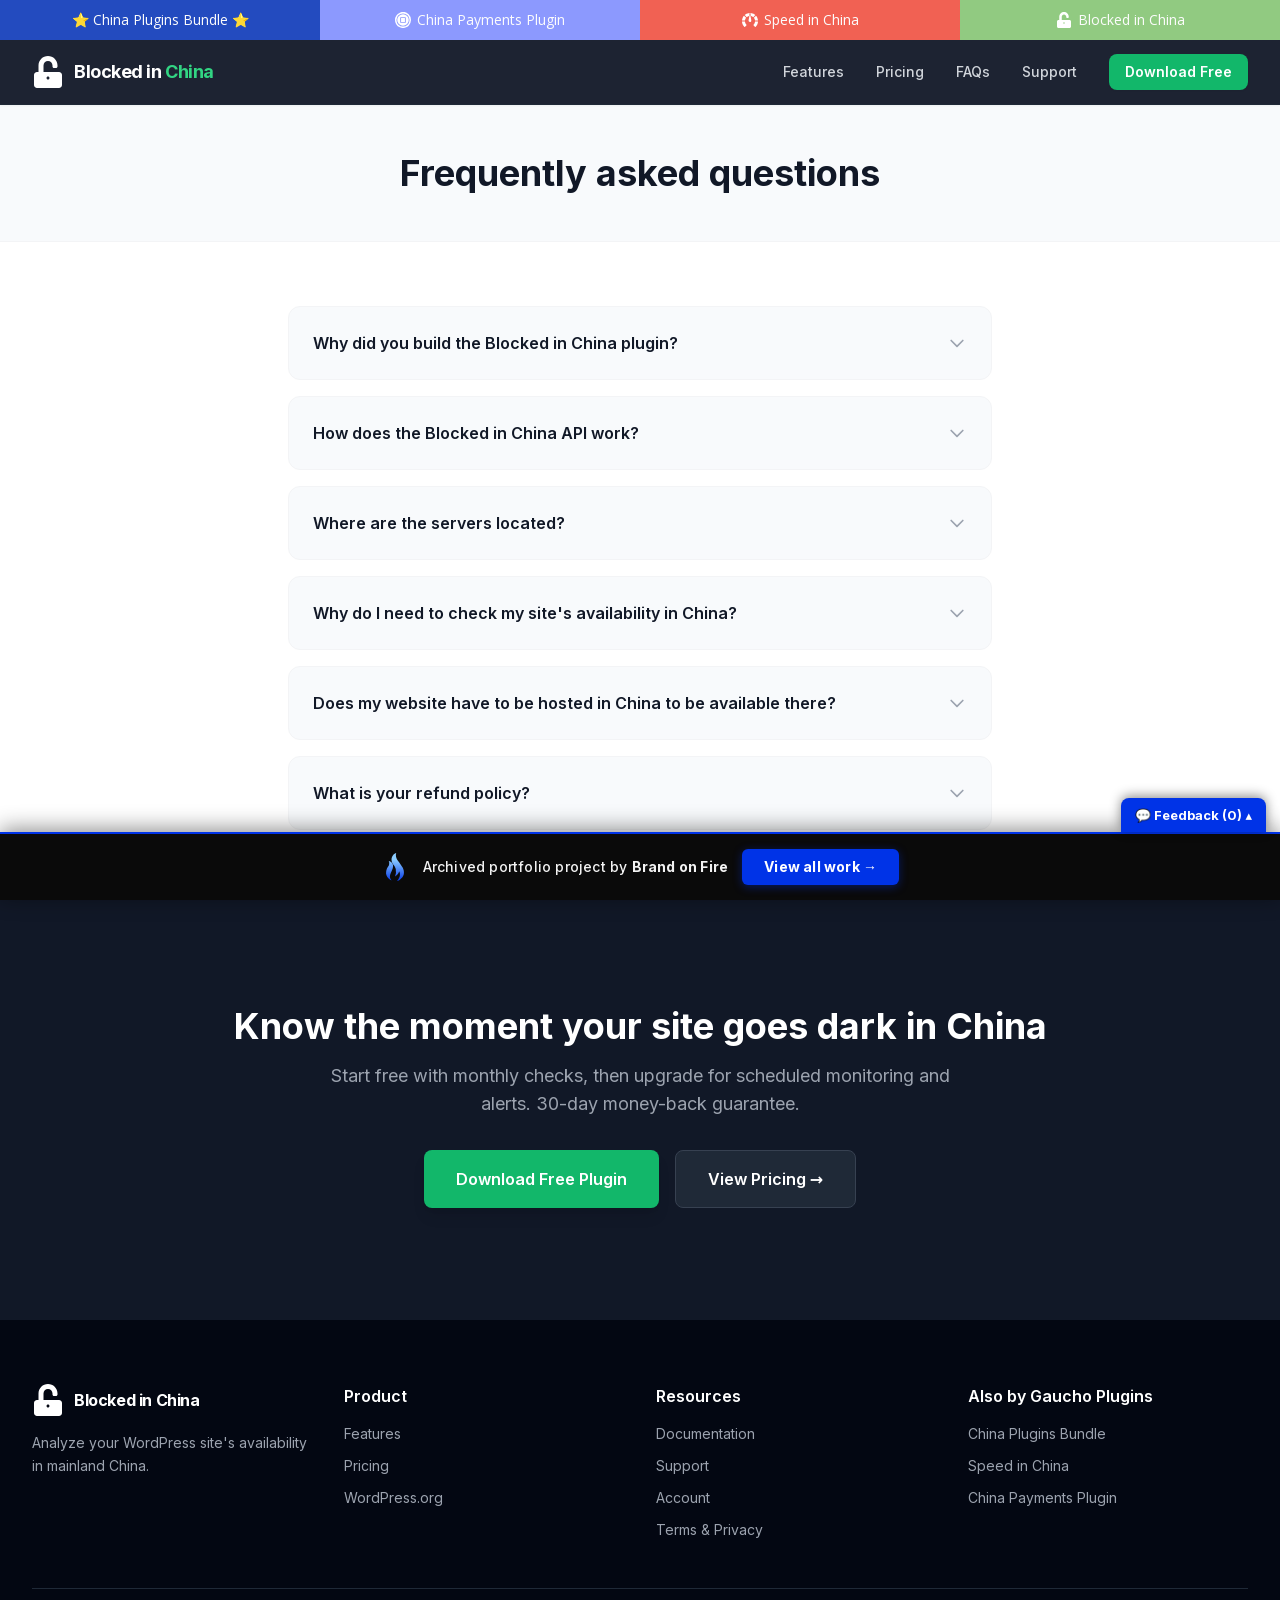
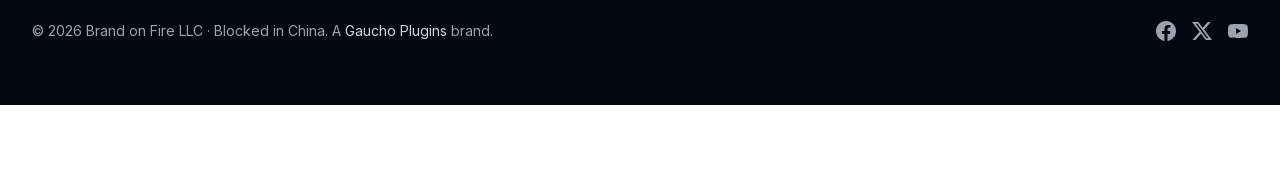
==== commit d89dc890: "Add feedback comment widget to portfolio bar" ====
--- a/faq/index.html
+++ b/faq/index.html
@@ -1,14 +1,16 @@
-<!doctype html><html lang="en" class="scroll-smooth" data-bofp="0"><head><meta charset="utf-8"><link rel="icon" href="/assets/img/bic-icon.svg" type="image/svg+xml"><link rel="apple-touch-icon" href="/assets/img/bic-icon.svg"><meta name="viewport" content="width=device-width, initial-scale=1"><title>FAQ — Blocked in China</title><meta name="description" content="Answers to common questions about the Blocked in China WordPress plugin."><meta name="keywords" content="is my website blocked in China, check website accessibility China, China firewall test, WordPress China availability, Great Firewall test, blocked in China plugin"><link rel="canonical" href="/faq/"><meta property="og:type" content="website"><meta property="og:title" content="FAQ — Blocked in China"><meta property="og:description" content="Answers to common questions about the Blocked in China WordPress plugin."><meta property="og:url" content="/faq/"><meta property="og:site_name" content="Blocked in China"><meta property="og:image" content="/assets/img/checker-screenshot.png"><meta name="twitter:card" content="summary_large_image"><meta name="twitter:title" content="FAQ — Blocked in China"><meta name="twitter:description" content="Answers to common questions about the Blocked in China WordPress plugin."><link rel="stylesheet" href="../style.css"><style>[data-bofp="1"]{background-color:rgb(255, 255, 255)!important;color:rgb(31, 41, 55)!important}[data-bofp="2"]{background-color:rgba(17, 24, 39, 0.95)!important;color:rgb(31, 41, 55)!important}[data-bofp="3"]{background-color:rgb(248, 250, 252)!important;color:rgb(31, 41, 55)!important}[data-bofp="4"]{background-color:rgb(248, 250, 252)!important;color:rgb(31, 41, 55)!important}[data-bofp="5"]{background-color:rgb(248, 250, 252)!important;color:rgb(31, 41, 55)!important}[data-bofp="6"]{background-color:rgb(248, 250, 252)!important;color:rgb(31, 41, 55)!important}[data-bofp="7"]{background-color:rgb(248, 250, 252)!important;color:rgb(31, 41, 55)!important}[data-bofp="8"]{background-color:rgb(248, 250, 252)!important;color:rgb(31, 41, 55)!important}[data-bofp="9"]{background-color:rgb(248, 250, 252)!important;color:rgb(31, 41, 55)!important}[data-bofp="10"]{background-color:rgb(17, 24, 39)!important;color:rgb(31, 41, 55)!important}[data-bofp="11"]{background-color:rgb(3, 7, 18)!important;color:rgb(156, 163, 175)!important}</style><meta name="robots" content="noindex, nofollow"><style id="bof-noform">form,form *,fieldset,fieldset *,input,textarea,select,label.fusion-form-label,.wpcf7,.wpcf7 *,.fusion-form,.fusion-form *,.fusion-contact-form,.fusion-contact-form *,.elementor-form,.elementor-form *,.gform_wrapper,.gform_wrapper *,[class*="contact-form"],[class*="contact-form"] *,[id*="contact-form"],[id*="contact-form"] *{pointer-events:none!important;cursor:default!important;-webkit-user-select:none!important;user-select:none!important}</style></head><body class="font-sans text-gray-800 bg-white antialiased" data-bofp="1"><div class="gp-strip"><a class="gp-s-bundle">⭐ China Plugins Bundle ⭐</a><a class="gp-s-cpp"><span class="gp-icon"><svg xmlns="http://www.w3.org/2000/svg" viewBox="0 0 55 55"><path fill="#fff" d="M16.8,52.84A27.53,27.53,0,0,1,0,27.5,27.53,27.53,0,0,1,16.8,2.17,27.43,27.43,0,0,1,46.94,8.06a27.47,27.47,0,0,1,0,38.88,27.68,27.68,0,0,1-8.75,5.9,27.58,27.58,0,0,1-21.4,0ZM5,27.5A22.5,22.5,0,1,0,27.5,5,22.52,22.52,0,0,0,5,27.5Zm2.68,0A19.82,19.82,0,1,1,27.5,47.32,19.84,19.84,0,0,1,7.68,27.5Zm10.11-7.88V35.38a1.84,1.84,0,0,0,1.83,1.84H35.38a1.85,1.85,0,0,0,1.84-1.84V19.62a1.85,1.85,0,0,0-1.84-1.84H19.62a1.85,1.85,0,0,0-1.84,1.84h0Zm3.08,14.51V20.87H34.13V34.13Z"></path></svg></span>China Payments Plugin</a><a class="gp-s-sic"><span class="gp-icon"><svg xmlns="http://www.w3.org/2000/svg" viewBox="0 0 75 66"><path fill="#fff" d="M12.547,66a1.055,1.055,0,0,1-.2-.02c-.569-.112-.649-.19-1.17-.7L11,65.116a44.951,44.951,0,0,1-7.673-10.9A34.6,34.6,0,0,1,.5,44.948,37.281,37.281,0,0,1,0,40.433H13.87a24.984,24.984,0,0,0,2.054,7.8,32.464,32.464,0,0,0,4.985,7.153,3.564,3.564,0,0,1,.453,1.259,2.631,2.631,0,0,1-.211,1.2l-7.643,7.767A1.607,1.607,0,0,1,12.547,66Zm50-.01a1.7,1.7,0,0,1-1.039-.484L53.848,57.84a2.621,2.621,0,0,1-.211-1.2,3.552,3.552,0,0,1,.453-1.259,32.411,32.411,0,0,0,4.985-7.153,25.185,25.185,0,0,0,2.054-7.8H75v.01a37.9,37.9,0,0,1-.5,4.5,34.6,34.6,0,0,1-2.831,9.27A44.952,44.952,0,0,1,64,65.116c-.11.106-.2.2-.282.277a1.442,1.442,0,0,1-1.029.586A1.027,1.027,0,0,1,62.542,65.99ZM75,35.889H61.069a23.519,23.519,0,0,0-1.48-6.754,29.844,29.844,0,0,0-3.806-6.386L65.57,12.741l.008.008a36.554,36.554,0,0,1,2.386,2.98,36.3,36.3,0,0,1,4.162,7.328A49.716,49.716,0,0,1,75,35.888Zm-61.069,0H0v-.006A49.8,49.8,0,0,1,2.874,23.056a36.315,36.315,0,0,1,4.162-7.328A35.609,35.609,0,0,1,9.43,12.741l9.788,10.008a29.714,29.714,0,0,0-3.806,6.386,23.751,23.751,0,0,0-1.48,6.753Zm8.487-16.271h0L12.6,9.64l.015-.012a79.218,79.218,0,0,1,6.541-4.654A30.831,30.831,0,0,1,23.9,2.64,38.621,38.621,0,0,1,29.85.829,53.184,53.184,0,0,1,35.378,0V4.8a4.075,4.075,0,0,0-.3.921c-.03.157-.751,3.892-1.642,8.6a18.535,18.535,0,0,0-4.528,1.214,31.123,31.123,0,0,0-6.494,4.083Zm30.241,0h0a31.148,31.148,0,0,0-6.495-4.083,18.493,18.493,0,0,0-4.4-1.2C40.8,9.557,40.007,5.809,40,5.771a4.157,4.157,0,0,0-.3-1.078V0h.016a53.828,53.828,0,0,1,5.512.828A38.585,38.585,0,0,1,51.179,2.64a30.8,30.8,0,0,1,4.743,2.333A79.869,79.869,0,0,1,62.477,9.64L52.66,19.618Z"></path><path fill="#fff" d="M24.431,24.4a2.1,2.1,0,0,0,.485-1.524,3.069,3.069,0,0,0-.5-1.326S11.9,2.959,10.866,1.926A6.775,6.775,0,0,0,9.183.6S4.41-1.286,1.672,1.639.382,8.481.382,8.481s-.011.42,1.348,2.2,19.79,13.7,19.79,13.7a3.088,3.088,0,0,0,1.349.592A2.1,2.1,0,0,0,24.431,24.4Z" transform="translate(37.287 44.82) rotate(-135)"></path></svg></span>Speed in China</a><a href="../index.html" class="gp-s-bic active"><span class="gp-icon"><svg xmlns="http://www.w3.org/2000/svg" viewBox="0 0 448 512"><path fill="#fff" d="M400 256H152V152.9c0-39.6 31.7-72.5 71.3-72.9 40-.4 72.7 32.1 72.7 72v16c0 13.3 10.7 24 24 24h32c13.3 0 24-10.7 24-24v-16C376 68 307.5 0 223.5 0 139.5 0 72 68 72 152v104H48c-26.5 0-48 21.5-48 48v160c0 26.5 21.5 48 48 48h352c26.5 0 48-21.5 48-48V304c0-26.5-21.5-48-48-48zm-176 120c-13.3 0-24-10.7-24-24s10.7-24 24-24 24 10.7 24 24-10.7 24-24 24z"></path></svg></span>Blocked in China</a></div><header class="sticky top-0 z-50 bg-gray-900/95 backdrop-blur-sm border-b border-gray-800 shadow-sm" data-bofp="2"><nav class="max-w-7xl mx-auto px-4 sm:px-6 lg:px-8"><div class="flex items-center justify-between h-16"><a href="../index.html" class="flex items-center gap-2.5" aria-label="Blocked in China home"><img src="../_a/52802d5689e6.svg" alt="Blocked in China" class="w-8 h-8" decoding="sync"><span class="text-lg font-bold text-white tracking-tight">Blocked in <span class="text-brand-400">China</span></span></a><div class="hidden md:flex items-center gap-8"><a href="../index.html" class="text-sm font-medium text-gray-300 hover:text-brand-400 transition-colors">Features</a><a href="../index.html" class="text-sm font-medium text-gray-300 hover:text-brand-400 transition-colors">Pricing</a><a href="../faq/index.html" class="text-sm font-medium text-gray-300 hover:text-brand-400 transition-colors">FAQs</a><a class="text-sm font-medium text-gray-300 hover:text-brand-400 transition-colors">Support</a><a target="_blank" rel="noopener" class="inline-flex items-center px-4 py-2 bg-brand-500 text-white text-sm font-semibold rounded-lg hover:bg-brand-600 transition-colors shadow-sm">Download Free</a></div><button id="mobile-menu-btn" class="md:hidden p-2 text-gray-300 hover:text-brand-400" aria-label="Toggle menu"><svg class="w-6 h-6" fill="none" stroke="currentColor" viewBox="0 0 24 24"><path stroke-linecap="round" stroke-linejoin="round" stroke-width="2" d="M4 6h16M4 12h16M4 18h16"></path></svg></button></div><div id="mobile-menu" class="hidden md:hidden pb-4"><div class="flex flex-col gap-3"><a href="../index.html" class="text-sm font-medium text-gray-300 hover:text-brand-400 py-1">Features</a><a href="../index.html" class="text-sm font-medium text-gray-300 hover:text-brand-400 py-1">Pricing</a><a href="../faq/index.html" class="text-sm font-medium text-gray-300 hover:text-brand-400 py-1">FAQs</a><a class="text-sm font-medium text-gray-300 hover:text-brand-400 py-1">Support</a><a target="_blank" rel="noopener" class="inline-flex items-center justify-center w-full px-4 py-2 bg-brand-500 text-white text-sm font-semibold rounded-lg mt-2">Download Free</a></div></div></nav></header><main><section class="bg-surface-50 border-b border-gray-100 py-12" data-bofp="3"><div class="max-w-3xl mx-auto px-4 sm:px-6 lg:px-8 text-center"><h1 class="text-3xl sm:text-4xl font-bold text-gray-900">Frequently asked questions</h1></div></section><section class="max-w-3xl mx-auto px-4 sm:px-6 lg:px-8 py-16"><div class="space-y-4"><details class="group bg-surface-50 rounded-xl border border-gray-100 p-6" data-bofp="4"><summary class="flex items-center justify-between cursor-pointer font-semibold text-gray-900 list-none">Why did you build the Blocked in China plugin?<svg class="w-5 h-5 text-gray-400 group-open:rotate-180 transition-transform" fill="none" stroke="currentColor" viewBox="0 0 24 24"><path stroke-linecap="round" stroke-linejoin="round" stroke-width="2" d="M19 9l-7 7-7-7"></path></svg></summary><p class="text-gray-600 leading-relaxed mt-4 text-sm">If you've ever done business with China, you know how important it is to ensure your website is available within China's mainland. To help business owners with WordPress sites, we developed the Blocked in China plugin, which uses the Blocked in China API to check your site's status within mainland China.</p></details><details class="group bg-surface-50 rounded-xl border border-gray-100 p-6" data-bofp="5"><summary class="flex items-center justify-between cursor-pointer font-semibold text-gray-900 list-none">How does the Blocked in China API work?<svg class="w-5 h-5 text-gray-400 group-open:rotate-180 transition-transform" fill="none" stroke="currentColor" viewBox="0 0 24 24"><path stroke-linecap="round" stroke-linejoin="round" stroke-width="2" d="M19 9l-7 7-7-7"></path></svg></summary><p class="text-gray-600 leading-relaxed mt-4 text-sm">The Blocked in China API uses multiple servers to check your site's status from within China, depending on the current server usage at the time. The primary API we currently use comes from viewdns.info.</p></details><details class="group bg-surface-50 rounded-xl border border-gray-100 p-6" data-bofp="6"><summary class="flex items-center justify-between cursor-pointer font-semibold text-gray-900 list-none">Where are the servers located?<svg class="w-5 h-5 text-gray-400 group-open:rotate-180 transition-transform" fill="none" stroke="currentColor" viewBox="0 0 24 24"><path stroke-linecap="round" stroke-linejoin="round" stroke-width="2" d="M19 9l-7 7-7-7"></path></svg></summary><p class="text-gray-600 leading-relaxed mt-4 text-sm">Servers are currently available in 5 regions, including Beijing, Shenzhen, Inner Mongolia, Heilongjiang Province, and Yunnan Province.</p></details><details class="group bg-surface-50 rounded-xl border border-gray-100 p-6" data-bofp="7"><summary class="flex items-center justify-between cursor-pointer font-semibold text-gray-900 list-none">Why do I need to check my site's availability in China?<svg class="w-5 h-5 text-gray-400 group-open:rotate-180 transition-transform" fill="none" stroke="currentColor" viewBox="0 0 24 24"><path stroke-linecap="round" stroke-linejoin="round" stroke-width="2" d="M19 9l-7 7-7-7"></path></svg></summary><p class="text-gray-600 leading-relaxed mt-4 text-sm">Internet usage is restricted in China. Many websites are not able to be accessed due to government limitations, so it's important to know whether yours is reachable.</p></details><details class="group bg-surface-50 rounded-xl border border-gray-100 p-6" data-bofp="8"><summary class="flex items-center justify-between cursor-pointer font-semibold text-gray-900 list-none">Does my website have to be hosted in China to be available there?<svg class="w-5 h-5 text-gray-400 group-open:rotate-180 transition-transform" fill="none" stroke="currentColor" viewBox="0 0 24 24"><path stroke-linecap="round" stroke-linejoin="round" stroke-width="2" d="M19 9l-7 7-7-7"></path></svg></summary><p class="text-gray-600 leading-relaxed mt-4 text-sm">No. Your website can be hosted anywhere in the world. As long as the server or URL has not been blocked by the Chinese Ministry of Industry and Information Technology, your site will be available in the mainland.</p></details><details class="group bg-surface-50 rounded-xl border border-gray-100 p-6" data-bofp="9"><summary class="flex items-center justify-between cursor-pointer font-semibold text-gray-900 list-none">What is your refund policy?<svg class="w-5 h-5 text-gray-400 group-open:rotate-180 transition-transform" fill="none" stroke="currentColor" viewBox="0 0 24 24"><path stroke-linecap="round" stroke-linejoin="round" stroke-width="2" d="M19 9l-7 7-7-7"></path></svg></summary><p class="text-gray-600 leading-relaxed mt-4 text-sm">If you're unhappy with the plugin within 30 days, we will gladly provide a refund. More details can be found in our <a target="_blank" rel="noopener" class="text-brand-600 hover:underline">End User License Agreement</a>.</p></details></div></section><section class="py-20 lg:py-28 bg-gray-900" data-bofp="10"><div class="max-w-4xl mx-auto px-4 sm:px-6 lg:px-8 text-center"><h2 class="text-3xl sm:text-4xl font-bold text-white mb-4">Know the moment your site goes dark in China</h2><p class="text-lg text-gray-400 mb-8 max-w-2xl mx-auto">Start free with monthly checks, then upgrade for scheduled monitoring and alerts. 30-day money-back guarantee.</p><div class="flex flex-col sm:flex-row gap-4 justify-center"><a target="_blank" rel="noopener" class="inline-flex items-center justify-center px-8 py-4 bg-brand-500 text-white font-semibold rounded-lg hover:bg-brand-600 transition-colors shadow-lg text-base">Download Free Plugin</a><a href="../index.html" class="inline-flex items-center justify-center px-8 py-4 bg-gray-800 text-white font-semibold rounded-lg hover:bg-gray-700 transition-colors border border-gray-700 text-base">View Pricing →</a></div></div></section></main><footer class="bg-gray-950 text-gray-400 py-16" data-bofp="11"><div class="max-w-7xl mx-auto px-4 sm:px-6 lg:px-8"><div class="grid sm:grid-cols-2 lg:grid-cols-4 gap-8 mb-12"><div class="sm:col-span-2 lg:col-span-1"><div class="flex items-center gap-2.5 mb-4"><img src="../_a/52802d5689e6.svg" alt="Blocked in China" class="w-8 h-8" decoding="sync"><span class="text-base font-bold text-white tracking-tight">Blocked in China</span></div><p class="text-sm leading-relaxed">Analyze your WordPress site's availability in mainland China.</p></div><div><h4 class="text-white font-semibold mb-4">Product</h4><ul class="space-y-3 text-sm"><li><a href="../index.html" class="hover:text-brand-400 transition-colors">Features</a></li><li><a href="../index.html" class="hover:text-brand-400 transition-colors">Pricing</a></li><li><a target="_blank" rel="noopener" class="hover:text-brand-400 transition-colors">WordPress.org</a></li></ul></div><div><h4 class="text-white font-semibold mb-4">Resources</h4><ul class="space-y-3 text-sm"><li><a target="_blank" rel="noopener" class="hover:text-brand-400 transition-colors">Documentation</a></li><li><a target="_blank" rel="noopener" class="hover:text-brand-400 transition-colors">Support</a></li><li><a target="_blank" rel="noopener" class="hover:text-brand-400 transition-colors">Account</a></li><li><a href="../terms-conditions-privacy-policy/index.html" class="hover:text-brand-400 transition-colors">Terms &amp; Privacy</a></li></ul></div><div><h4 class="text-white font-semibold mb-4">Also by Gaucho Plugins</h4><ul class="space-y-3 text-sm"><li><a target="_blank" rel="noopener" class="hover:text-brand-400 transition-colors">China Plugins Bundle</a></li><li><a target="_blank" rel="noopener" class="hover:text-brand-400 transition-colors">Speed in China</a></li><li><a target="_blank" rel="noopener" class="hover:text-brand-400 transition-colors">China Payments Plugin</a></li></ul></div></div><div class="border-t border-gray-800 pt-8 flex flex-col sm:flex-row items-center justify-between gap-4 text-sm"><p>© 2026 Brand on Fire LLC · Blocked in China. A <a target="_blank" rel="noopener" class="text-gray-300 hover:text-brand-400">Gaucho Plugins</a> brand.</p><div class="flex items-center gap-4"><a target="_blank" rel="noopener" aria-label="Facebook" class="hover:text-brand-400 transition-colors"><svg class="w-5 h-5" fill="currentColor" viewBox="0 0 24 24"><path d="M24 12.07C24 5.4 18.63 0 12 0S0 5.4 0 12.07c0 6.03 4.39 11.03 10.13 11.93v-8.44H7.08v-3.49h3.05V9.41c0-3.02 1.79-4.69 4.53-4.69 1.31 0 2.68.24 2.68.24v2.97h-1.51c-1.49 0-1.96.93-1.96 1.89v2.25h3.33l-.53 3.49h-2.8v8.44C19.61 23.1 24 18.1 24 12.07z"></path></svg></a><a target="_blank" rel="noopener" aria-label="X" class="hover:text-brand-400 transition-colors"><svg class="w-5 h-5" fill="currentColor" viewBox="0 0 24 24"><path d="M18.9 1.15h3.68l-8.04 9.19L24 22.85h-7.41l-5.8-7.58-6.64 7.58H.46l8.6-9.83L0 1.15h7.6l5.24 6.93 6.06-6.93zm-1.29 19.5h2.04L6.49 3.24H4.3L17.61 20.65z"></path></svg></a><a target="_blank" rel="noopener" aria-label="YouTube" class="hover:text-brand-400 transition-colors"><svg class="w-5 h-5" fill="currentColor" viewBox="0 0 24 24"><path d="M23.5 6.2a3.02 3.02 0 00-2.12-2.14C19.5 3.55 12 3.55 12 3.55s-7.5 0-9.38.51A3.02 3.02 0 00.5 6.2C0 8.07 0 12 0 12s0 3.93.5 5.8a3.02 3.02 0 002.12 2.14c1.88.51 9.38.51 9.38.51s7.5 0 9.38-.51a3.02 3.02 0 002.12-2.14C24 15.93 24 12 24 12s0-3.93-.5-5.8zM9.6 15.6V8.4l6.2 3.6-6.2 3.6z"></path></svg></a></div></div></div></footer><div class="fomo-popup" role="status" aria-live="polite"></div><!-- bof-portfolio-bar --><a href="https://brandonfire.com/portfolio/" id="bof-portfolio-bar" rel="noopener" style="position:fixed;left:0;right:0;bottom:0;z-index:2147483647;display:flex;align-items:center;justify-content:center;gap:14px;flex-wrap:wrap;background:#0a0a0a;color:#ffffff !important;font-family:Inter,-apple-system,BlinkMacSystemFont,'Segoe UI',Roboto,Helvetica,Arial,sans-serif;font-size:14px;font-weight:500;line-height:1;letter-spacing:.2px;padding:15px 18px;text-decoration:none !important;box-shadow:0 -3px 22px rgba(0,0,0,.45);border-top:2px solid #0033e7;box-sizing:border-box;"><img src="[data-uri]" alt="" width="28" height="28" style="display:block;flex:0 0 auto;width:28px;height:28px;"><span style="opacity:.95;color:#fff;">Archived portfolio project by <strong style="font-weight:700;color:#fff;">Brand&nbsp;on&nbsp;Fire</strong></span><span style="background:#0033e7;color:#fff;padding:11px 22px;border-radius:6px;font-weight:700;font-size:14px;white-space:nowrap;box-shadow:0 2px 10px rgba(0,51,231,.4);">View&nbsp;all&nbsp;work&nbsp;&rarr;</span></a><script>(function(){function p(){var b=document.getElementById("bof-portfolio-bar");if(b&&document.body)document.body.style.setProperty("padding-bottom",b.offsetHeight+"px","important");}if(document.readyState!=="loading")p();else document.addEventListener("DOMContentLoaded",p);window.addEventListener("resize",p);})();</script><script>/* Brand on Fire portfolio feedback collector. All portfolio sites share one origin
-   (brand-on-fire.github.io) so localStorage is SHARED — comments pool in one place across every site.
-   Rendered in a SHADOW DOM so the host site's CSS can't bleed in and its `pointer-events:none` form-
-   disable rule can't kill the textarea. "Export all" copies everything to the clipboard. Zero backend. */
+<!doctype html><html lang="en" class="scroll-smooth" data-bofp="0"><head><meta charset="utf-8"><link rel="icon" href="/assets/img/bic-icon.svg" type="image/svg+xml"><link rel="apple-touch-icon" href="/assets/img/bic-icon.svg"><meta name="viewport" content="width=device-width, initial-scale=1"><title>FAQ — Blocked in China</title><meta name="description" content="Answers to common questions about the Blocked in China WordPress plugin."><meta name="keywords" content="is my website blocked in China, check website accessibility China, China firewall test, WordPress China availability, Great Firewall test, blocked in China plugin"><link rel="canonical" href="/faq/"><meta property="og:type" content="website"><meta property="og:title" content="FAQ — Blocked in China"><meta property="og:description" content="Answers to common questions about the Blocked in China WordPress plugin."><meta property="og:url" content="/faq/"><meta property="og:site_name" content="Blocked in China"><meta property="og:image" content="/assets/img/checker-screenshot.png"><meta name="twitter:card" content="summary_large_image"><meta name="twitter:title" content="FAQ — Blocked in China"><meta name="twitter:description" content="Answers to common questions about the Blocked in China WordPress plugin."><link rel="stylesheet" href="../style.css"><style>[data-bofp="1"]{background-color:rgb(255, 255, 255)!important;color:rgb(31, 41, 55)!important}[data-bofp="2"]{background-color:rgba(17, 24, 39, 0.95)!important;color:rgb(31, 41, 55)!important}[data-bofp="3"]{background-color:rgb(248, 250, 252)!important;color:rgb(31, 41, 55)!important}[data-bofp="4"]{background-color:rgb(248, 250, 252)!important;color:rgb(31, 41, 55)!important}[data-bofp="5"]{background-color:rgb(248, 250, 252)!important;color:rgb(31, 41, 55)!important}[data-bofp="6"]{background-color:rgb(248, 250, 252)!important;color:rgb(31, 41, 55)!important}[data-bofp="7"]{background-color:rgb(248, 250, 252)!important;color:rgb(31, 41, 55)!important}[data-bofp="8"]{background-color:rgb(248, 250, 252)!important;color:rgb(31, 41, 55)!important}[data-bofp="9"]{background-color:rgb(248, 250, 252)!important;color:rgb(31, 41, 55)!important}[data-bofp="10"]{background-color:rgb(17, 24, 39)!important;color:rgb(31, 41, 55)!important}[data-bofp="11"]{background-color:rgb(3, 7, 18)!important;color:rgb(156, 163, 175)!important}</style><meta name="robots" content="noindex, nofollow"><style id="bof-noform">form,form *,fieldset,fieldset *,input,textarea,select,label.fusion-form-label,.wpcf7,.wpcf7 *,.fusion-form,.fusion-form *,.fusion-contact-form,.fusion-contact-form *,.elementor-form,.elementor-form *,.gform_wrapper,.gform_wrapper *,[class*="contact-form"],[class*="contact-form"] *,[id*="contact-form"],[id*="contact-form"] *{pointer-events:none!important;cursor:default!important;-webkit-user-select:none!important;user-select:none!important}</style></head><body class="font-sans text-gray-800 bg-white antialiased" data-bofp="1"><div class="gp-strip"><a class="gp-s-bundle">⭐ China Plugins Bundle ⭐</a><a class="gp-s-cpp"><span class="gp-icon"><svg xmlns="http://www.w3.org/2000/svg" viewBox="0 0 55 55"><path fill="#fff" d="M16.8,52.84A27.53,27.53,0,0,1,0,27.5,27.53,27.53,0,0,1,16.8,2.17,27.43,27.43,0,0,1,46.94,8.06a27.47,27.47,0,0,1,0,38.88,27.68,27.68,0,0,1-8.75,5.9,27.58,27.58,0,0,1-21.4,0ZM5,27.5A22.5,22.5,0,1,0,27.5,5,22.52,22.52,0,0,0,5,27.5Zm2.68,0A19.82,19.82,0,1,1,27.5,47.32,19.84,19.84,0,0,1,7.68,27.5Zm10.11-7.88V35.38a1.84,1.84,0,0,0,1.83,1.84H35.38a1.85,1.85,0,0,0,1.84-1.84V19.62a1.85,1.85,0,0,0-1.84-1.84H19.62a1.85,1.85,0,0,0-1.84,1.84h0Zm3.08,14.51V20.87H34.13V34.13Z"></path></svg></span>China Payments Plugin</a><a class="gp-s-sic"><span class="gp-icon"><svg xmlns="http://www.w3.org/2000/svg" viewBox="0 0 75 66"><path fill="#fff" d="M12.547,66a1.055,1.055,0,0,1-.2-.02c-.569-.112-.649-.19-1.17-.7L11,65.116a44.951,44.951,0,0,1-7.673-10.9A34.6,34.6,0,0,1,.5,44.948,37.281,37.281,0,0,1,0,40.433H13.87a24.984,24.984,0,0,0,2.054,7.8,32.464,32.464,0,0,0,4.985,7.153,3.564,3.564,0,0,1,.453,1.259,2.631,2.631,0,0,1-.211,1.2l-7.643,7.767A1.607,1.607,0,0,1,12.547,66Zm50-.01a1.7,1.7,0,0,1-1.039-.484L53.848,57.84a2.621,2.621,0,0,1-.211-1.2,3.552,3.552,0,0,1,.453-1.259,32.411,32.411,0,0,0,4.985-7.153,25.185,25.185,0,0,0,2.054-7.8H75v.01a37.9,37.9,0,0,1-.5,4.5,34.6,34.6,0,0,1-2.831,9.27A44.952,44.952,0,0,1,64,65.116c-.11.106-.2.2-.282.277a1.442,1.442,0,0,1-1.029.586A1.027,1.027,0,0,1,62.542,65.99ZM75,35.889H61.069a23.519,23.519,0,0,0-1.48-6.754,29.844,29.844,0,0,0-3.806-6.386L65.57,12.741l.008.008a36.554,36.554,0,0,1,2.386,2.98,36.3,36.3,0,0,1,4.162,7.328A49.716,49.716,0,0,1,75,35.888Zm-61.069,0H0v-.006A49.8,49.8,0,0,1,2.874,23.056a36.315,36.315,0,0,1,4.162-7.328A35.609,35.609,0,0,1,9.43,12.741l9.788,10.008a29.714,29.714,0,0,0-3.806,6.386,23.751,23.751,0,0,0-1.48,6.753Zm8.487-16.271h0L12.6,9.64l.015-.012a79.218,79.218,0,0,1,6.541-4.654A30.831,30.831,0,0,1,23.9,2.64,38.621,38.621,0,0,1,29.85.829,53.184,53.184,0,0,1,35.378,0V4.8a4.075,4.075,0,0,0-.3.921c-.03.157-.751,3.892-1.642,8.6a18.535,18.535,0,0,0-4.528,1.214,31.123,31.123,0,0,0-6.494,4.083Zm30.241,0h0a31.148,31.148,0,0,0-6.495-4.083,18.493,18.493,0,0,0-4.4-1.2C40.8,9.557,40.007,5.809,40,5.771a4.157,4.157,0,0,0-.3-1.078V0h.016a53.828,53.828,0,0,1,5.512.828A38.585,38.585,0,0,1,51.179,2.64a30.8,30.8,0,0,1,4.743,2.333A79.869,79.869,0,0,1,62.477,9.64L52.66,19.618Z"></path><path fill="#fff" d="M24.431,24.4a2.1,2.1,0,0,0,.485-1.524,3.069,3.069,0,0,0-.5-1.326S11.9,2.959,10.866,1.926A6.775,6.775,0,0,0,9.183.6S4.41-1.286,1.672,1.639.382,8.481.382,8.481s-.011.42,1.348,2.2,19.79,13.7,19.79,13.7a3.088,3.088,0,0,0,1.349.592A2.1,2.1,0,0,0,24.431,24.4Z" transform="translate(37.287 44.82) rotate(-135)"></path></svg></span>Speed in China</a><a href="../index.html" class="gp-s-bic active"><span class="gp-icon"><svg xmlns="http://www.w3.org/2000/svg" viewBox="0 0 448 512"><path fill="#fff" d="M400 256H152V152.9c0-39.6 31.7-72.5 71.3-72.9 40-.4 72.7 32.1 72.7 72v16c0 13.3 10.7 24 24 24h32c13.3 0 24-10.7 24-24v-16C376 68 307.5 0 223.5 0 139.5 0 72 68 72 152v104H48c-26.5 0-48 21.5-48 48v160c0 26.5 21.5 48 48 48h352c26.5 0 48-21.5 48-48V304c0-26.5-21.5-48-48-48zm-176 120c-13.3 0-24-10.7-24-24s10.7-24 24-24 24 10.7 24 24-10.7 24-24 24z"></path></svg></span>Blocked in China</a></div><header class="sticky top-0 z-50 bg-gray-900/95 backdrop-blur-sm border-b border-gray-800 shadow-sm" data-bofp="2"><nav class="max-w-7xl mx-auto px-4 sm:px-6 lg:px-8"><div class="flex items-center justify-between h-16"><a href="../index.html" class="flex items-center gap-2.5" aria-label="Blocked in China home"><img src="../_a/52802d5689e6.svg" alt="Blocked in China" class="w-8 h-8" decoding="sync"><span class="text-lg font-bold text-white tracking-tight">Blocked in <span class="text-brand-400">China</span></span></a><div class="hidden md:flex items-center gap-8"><a href="../index.html" class="text-sm font-medium text-gray-300 hover:text-brand-400 transition-colors">Features</a><a href="../index.html" class="text-sm font-medium text-gray-300 hover:text-brand-400 transition-colors">Pricing</a><a href="../faq/index.html" class="text-sm font-medium text-gray-300 hover:text-brand-400 transition-colors">FAQs</a><a class="text-sm font-medium text-gray-300 hover:text-brand-400 transition-colors">Support</a><a target="_blank" rel="noopener" class="inline-flex items-center px-4 py-2 bg-brand-500 text-white text-sm font-semibold rounded-lg hover:bg-brand-600 transition-colors shadow-sm">Download Free</a></div><button id="mobile-menu-btn" class="md:hidden p-2 text-gray-300 hover:text-brand-400" aria-label="Toggle menu"><svg class="w-6 h-6" fill="none" stroke="currentColor" viewBox="0 0 24 24"><path stroke-linecap="round" stroke-linejoin="round" stroke-width="2" d="M4 6h16M4 12h16M4 18h16"></path></svg></button></div><div id="mobile-menu" class="hidden md:hidden pb-4"><div class="flex flex-col gap-3"><a href="../index.html" class="text-sm font-medium text-gray-300 hover:text-brand-400 py-1">Features</a><a href="../index.html" class="text-sm font-medium text-gray-300 hover:text-brand-400 py-1">Pricing</a><a href="../faq/index.html" class="text-sm font-medium text-gray-300 hover:text-brand-400 py-1">FAQs</a><a class="text-sm font-medium text-gray-300 hover:text-brand-400 py-1">Support</a><a target="_blank" rel="noopener" class="inline-flex items-center justify-center w-full px-4 py-2 bg-brand-500 text-white text-sm font-semibold rounded-lg mt-2">Download Free</a></div></div></nav></header><main><section class="bg-surface-50 border-b border-gray-100 py-12" data-bofp="3"><div class="max-w-3xl mx-auto px-4 sm:px-6 lg:px-8 text-center"><h1 class="text-3xl sm:text-4xl font-bold text-gray-900">Frequently asked questions</h1></div></section><section class="max-w-3xl mx-auto px-4 sm:px-6 lg:px-8 py-16"><div class="space-y-4"><details class="group bg-surface-50 rounded-xl border border-gray-100 p-6" data-bofp="4"><summary class="flex items-center justify-between cursor-pointer font-semibold text-gray-900 list-none">Why did you build the Blocked in China plugin?<svg class="w-5 h-5 text-gray-400 group-open:rotate-180 transition-transform" fill="none" stroke="currentColor" viewBox="0 0 24 24"><path stroke-linecap="round" stroke-linejoin="round" stroke-width="2" d="M19 9l-7 7-7-7"></path></svg></summary><p class="text-gray-600 leading-relaxed mt-4 text-sm">If you've ever done business with China, you know how important it is to ensure your website is available within China's mainland. To help business owners with WordPress sites, we developed the Blocked in China plugin, which uses the Blocked in China API to check your site's status within mainland China.</p></details><details class="group bg-surface-50 rounded-xl border border-gray-100 p-6" data-bofp="5"><summary class="flex items-center justify-between cursor-pointer font-semibold text-gray-900 list-none">How does the Blocked in China API work?<svg class="w-5 h-5 text-gray-400 group-open:rotate-180 transition-transform" fill="none" stroke="currentColor" viewBox="0 0 24 24"><path stroke-linecap="round" stroke-linejoin="round" stroke-width="2" d="M19 9l-7 7-7-7"></path></svg></summary><p class="text-gray-600 leading-relaxed mt-4 text-sm">The Blocked in China API uses multiple servers to check your site's status from within China, depending on the current server usage at the time. The primary API we currently use comes from viewdns.info.</p></details><details class="group bg-surface-50 rounded-xl border border-gray-100 p-6" data-bofp="6"><summary class="flex items-center justify-between cursor-pointer font-semibold text-gray-900 list-none">Where are the servers located?<svg class="w-5 h-5 text-gray-400 group-open:rotate-180 transition-transform" fill="none" stroke="currentColor" viewBox="0 0 24 24"><path stroke-linecap="round" stroke-linejoin="round" stroke-width="2" d="M19 9l-7 7-7-7"></path></svg></summary><p class="text-gray-600 leading-relaxed mt-4 text-sm">Servers are currently available in 5 regions, including Beijing, Shenzhen, Inner Mongolia, Heilongjiang Province, and Yunnan Province.</p></details><details class="group bg-surface-50 rounded-xl border border-gray-100 p-6" data-bofp="7"><summary class="flex items-center justify-between cursor-pointer font-semibold text-gray-900 list-none">Why do I need to check my site's availability in China?<svg class="w-5 h-5 text-gray-400 group-open:rotate-180 transition-transform" fill="none" stroke="currentColor" viewBox="0 0 24 24"><path stroke-linecap="round" stroke-linejoin="round" stroke-width="2" d="M19 9l-7 7-7-7"></path></svg></summary><p class="text-gray-600 leading-relaxed mt-4 text-sm">Internet usage is restricted in China. Many websites are not able to be accessed due to government limitations, so it's important to know whether yours is reachable.</p></details><details class="group bg-surface-50 rounded-xl border border-gray-100 p-6" data-bofp="8"><summary class="flex items-center justify-between cursor-pointer font-semibold text-gray-900 list-none">Does my website have to be hosted in China to be available there?<svg class="w-5 h-5 text-gray-400 group-open:rotate-180 transition-transform" fill="none" stroke="currentColor" viewBox="0 0 24 24"><path stroke-linecap="round" stroke-linejoin="round" stroke-width="2" d="M19 9l-7 7-7-7"></path></svg></summary><p class="text-gray-600 leading-relaxed mt-4 text-sm">No. Your website can be hosted anywhere in the world. As long as the server or URL has not been blocked by the Chinese Ministry of Industry and Information Technology, your site will be available in the mainland.</p></details><details class="group bg-surface-50 rounded-xl border border-gray-100 p-6" data-bofp="9"><summary class="flex items-center justify-between cursor-pointer font-semibold text-gray-900 list-none">What is your refund policy?<svg class="w-5 h-5 text-gray-400 group-open:rotate-180 transition-transform" fill="none" stroke="currentColor" viewBox="0 0 24 24"><path stroke-linecap="round" stroke-linejoin="round" stroke-width="2" d="M19 9l-7 7-7-7"></path></svg></summary><p class="text-gray-600 leading-relaxed mt-4 text-sm">If you're unhappy with the plugin within 30 days, we will gladly provide a refund. More details can be found in our <a target="_blank" rel="noopener" class="text-brand-600 hover:underline">End User License Agreement</a>.</p></details></div></section><section class="py-20 lg:py-28 bg-gray-900" data-bofp="10"><div class="max-w-4xl mx-auto px-4 sm:px-6 lg:px-8 text-center"><h2 class="text-3xl sm:text-4xl font-bold text-white mb-4">Know the moment your site goes dark in China</h2><p class="text-lg text-gray-400 mb-8 max-w-2xl mx-auto">Start free with monthly checks, then upgrade for scheduled monitoring and alerts. 30-day money-back guarantee.</p><div class="flex flex-col sm:flex-row gap-4 justify-center"><a target="_blank" rel="noopener" class="inline-flex items-center justify-center px-8 py-4 bg-brand-500 text-white font-semibold rounded-lg hover:bg-brand-600 transition-colors shadow-lg text-base">Download Free Plugin</a><a href="../index.html" class="inline-flex items-center justify-center px-8 py-4 bg-gray-800 text-white font-semibold rounded-lg hover:bg-gray-700 transition-colors border border-gray-700 text-base">View Pricing →</a></div></div></section></main><footer class="bg-gray-950 text-gray-400 py-16" data-bofp="11"><div class="max-w-7xl mx-auto px-4 sm:px-6 lg:px-8"><div class="grid sm:grid-cols-2 lg:grid-cols-4 gap-8 mb-12"><div class="sm:col-span-2 lg:col-span-1"><div class="flex items-center gap-2.5 mb-4"><img src="../_a/52802d5689e6.svg" alt="Blocked in China" class="w-8 h-8" decoding="sync"><span class="text-base font-bold text-white tracking-tight">Blocked in China</span></div><p class="text-sm leading-relaxed">Analyze your WordPress site's availability in mainland China.</p></div><div><h4 class="text-white font-semibold mb-4">Product</h4><ul class="space-y-3 text-sm"><li><a href="../index.html" class="hover:text-brand-400 transition-colors">Features</a></li><li><a href="../index.html" class="hover:text-brand-400 transition-colors">Pricing</a></li><li><a target="_blank" rel="noopener" class="hover:text-brand-400 transition-colors">WordPress.org</a></li></ul></div><div><h4 class="text-white font-semibold mb-4">Resources</h4><ul class="space-y-3 text-sm"><li><a target="_blank" rel="noopener" class="hover:text-brand-400 transition-colors">Documentation</a></li><li><a target="_blank" rel="noopener" class="hover:text-brand-400 transition-colors">Support</a></li><li><a target="_blank" rel="noopener" class="hover:text-brand-400 transition-colors">Account</a></li><li><a href="../terms-conditions-privacy-policy/index.html" class="hover:text-brand-400 transition-colors">Terms &amp; Privacy</a></li></ul></div><div><h4 class="text-white font-semibold mb-4">Also by Gaucho Plugins</h4><ul class="space-y-3 text-sm"><li><a target="_blank" rel="noopener" class="hover:text-brand-400 transition-colors">China Plugins Bundle</a></li><li><a target="_blank" rel="noopener" class="hover:text-brand-400 transition-colors">Speed in China</a></li><li><a target="_blank" rel="noopener" class="hover:text-brand-400 transition-colors">China Payments Plugin</a></li></ul></div></div><div class="border-t border-gray-800 pt-8 flex flex-col sm:flex-row items-center justify-between gap-4 text-sm"><p>© 2026 Brand on Fire LLC · Blocked in China. A <a target="_blank" rel="noopener" class="text-gray-300 hover:text-brand-400">Gaucho Plugins</a> brand.</p><div class="flex items-center gap-4"><a target="_blank" rel="noopener" aria-label="Facebook" class="hover:text-brand-400 transition-colors"><svg class="w-5 h-5" fill="currentColor" viewBox="0 0 24 24"><path d="M24 12.07C24 5.4 18.63 0 12 0S0 5.4 0 12.07c0 6.03 4.39 11.03 10.13 11.93v-8.44H7.08v-3.49h3.05V9.41c0-3.02 1.79-4.69 4.53-4.69 1.31 0 2.68.24 2.68.24v2.97h-1.51c-1.49 0-1.96.93-1.96 1.89v2.25h3.33l-.53 3.49h-2.8v8.44C19.61 23.1 24 18.1 24 12.07z"></path></svg></a><a target="_blank" rel="noopener" aria-label="X" class="hover:text-brand-400 transition-colors"><svg class="w-5 h-5" fill="currentColor" viewBox="0 0 24 24"><path d="M18.9 1.15h3.68l-8.04 9.19L24 22.85h-7.41l-5.8-7.58-6.64 7.58H.46l8.6-9.83L0 1.15h7.6l5.24 6.93 6.06-6.93zm-1.29 19.5h2.04L6.49 3.24H4.3L17.61 20.65z"></path></svg></a><a target="_blank" rel="noopener" aria-label="YouTube" class="hover:text-brand-400 transition-colors"><svg class="w-5 h-5" fill="currentColor" viewBox="0 0 24 24"><path d="M23.5 6.2a3.02 3.02 0 00-2.12-2.14C19.5 3.55 12 3.55 12 3.55s-7.5 0-9.38.51A3.02 3.02 0 00.5 6.2C0 8.07 0 12 0 12s0 3.93.5 5.8a3.02 3.02 0 002.12 2.14c1.88.51 9.38.51 9.38.51s7.5 0 9.38-.51a3.02 3.02 0 002.12-2.14C24 15.93 24 12 24 12s0-3.93-.5-5.8zM9.6 15.6V8.4l6.2 3.6-6.2 3.6z"></path></svg></a></div></div></div></footer><div class="fomo-popup" role="status" aria-live="polite"></div><!-- bof-portfolio-bar --><a href="https://brandonfire.com/portfolio/" id="bof-portfolio-bar" rel="noopener" style="position:fixed;left:0;right:0;bottom:0;z-index:2147483647;display:flex;align-items:center;justify-content:center;gap:14px;flex-wrap:wrap;background:#0a0a0a;color:#ffffff !important;font-family:Inter,-apple-system,BlinkMacSystemFont,'Segoe UI',Roboto,Helvetica,Arial,sans-serif;font-size:14px;font-weight:500;line-height:1;letter-spacing:.2px;padding:15px 18px;text-decoration:none !important;box-shadow:0 -3px 22px rgba(0,0,0,.45);border-top:2px solid #0033e7;box-sizing:border-box;"><img src="[data-uri]" alt="" width="28" height="28" style="display:block;flex:0 0 auto;width:28px;height:28px;"><span style="opacity:.95;color:#fff;">Archived portfolio project by <strong style="font-weight:700;color:#fff;">Brand&nbsp;on&nbsp;Fire</strong></span><span style="background:#0033e7;color:#fff;padding:11px 22px;border-radius:6px;font-weight:700;font-size:14px;white-space:nowrap;box-shadow:0 2px 10px rgba(0,51,231,.4);">View&nbsp;all&nbsp;work&nbsp;&rarr;</span></a><script>(function(){function p(){var b=document.getElementById("bof-portfolio-bar");if(b&&document.body)document.body.style.setProperty("padding-bottom",b.offsetHeight+"px","important");}if(document.readyState!=="loading")p();else document.addEventListener("DOMContentLoaded",p);window.addEventListener("resize",p);})();</script><script>/* Brand on Fire portfolio feedback collector. One shared origin (brand-on-fire.github.io) => one shared
+   localStorage; every comment is stamped with the site + page it was written on. Shadow DOM so the host
+   site's CSS / pointer-events:none can't touch it. "Export all" copies everything for Claude. */
 (function () {
   var K = 'bof_feedback', D = document;
-  if (D.getElementById('bof-fb-host')) return;                 // already injected
+  if (D.getElementById('bof-fb-host')) return;
   function L() { try { return JSON.parse(localStorage.getItem(K)) || []; } catch (e) { return []; } }
   function SV(a) { try { localStorage.setItem(K, JSON.stringify(a)); } catch (e) {} }
-  function slug() { var p = location.pathname.split('/').filter(Boolean); return p[0] || '(root)'; }
+  function slug() { var p = location.pathname.split('/').filter(Boolean); return p[0] || '(home)'; }
+  function pagePath() { var p = location.pathname.split('/').filter(Boolean); return '/' + p.slice(1).join('/') + (p.length > 1 ? '/' : ''); }
+  function draftKey() { return 'bof_fb_draft:' + location.pathname; }     // per-page draft, no bleed between sites
   function barH() { var b = D.getElementById('bof-portfolio-bar'); return b ? b.offsetHeight : 0; }
+  function counts() { var a = L(), s = slug(), here = a.filter(function (c) { return c.site === s; }).length; return { here: here, total: a.length }; }
   var open = localStorage.getItem('bof_fb_open') === '1';
 
   var host = D.createElement('div'); host.id = 'bof-fb-host';
@@ -16,39 +18,49 @@
   var R = host.attachShadow({ mode: 'open' });
   R.innerHTML =
     '<style>' +
-    ':host{all:initial}' +
-    'div,textarea,button,span{box-sizing:border-box;font-family:Inter,system-ui,-apple-system,"Segoe UI",Arial,sans-serif;margin:0}' +
-    '.tog{position:fixed;right:14px;background:#0033e7;color:#fff;font-weight:600;font-size:13px;padding:9px 14px;border-radius:8px 8px 0 0;cursor:pointer;box-shadow:0 -2px 12px rgba(0,0,0,.45);pointer-events:auto;user-select:none}' +
-    '.pan{position:fixed;left:0;right:0;background:#0a0a0a;border-top:2px solid #0033e7;height:150px;padding:10px 12px;display:none;pointer-events:auto}' +
+    ':host{all:initial}div,textarea,button,span,b{box-sizing:border-box;font-family:Inter,system-ui,-apple-system,"Segoe UI",Arial,sans-serif;margin:0}' +
+    '.tog{position:fixed;right:14px;background:#0033e7;color:#fff;font-weight:700;font-size:13px;padding:9px 14px;border-radius:8px 8px 0 0;cursor:pointer;box-shadow:0 -2px 12px rgba(0,0,0,.45);pointer-events:auto;user-select:none}' +
+    '.pan{position:fixed;left:0;right:0;background:#0a0a0a;border-top:2px solid #0033e7;height:158px;padding:8px 12px 10px;display:none;pointer-events:auto}' +
     '.pan.open{display:block}' +
-    'textarea{display:block;width:100%;height:88px;background:#16181d;color:#fff;border:1px solid #2a2d35;border-radius:6px;padding:8px;font-size:13px;line-height:1.45;resize:none;pointer-events:auto;-webkit-user-select:text;user-select:text;outline:none}' +
+    '.hd{display:flex;align-items:center;gap:8px;color:#fff;font-size:12.5px;margin-bottom:6px}' +
+    '.hd b{color:#8bccff;font-weight:700}.hd .pg{color:#9aa3b2}' +
+    'textarea{display:block;width:100%;height:74px;background:#16181d;color:#fff;border:1px solid #2a2d35;border-radius:6px;padding:8px;font-size:13px;line-height:1.4;resize:none;pointer-events:auto;-webkit-user-select:text;user-select:text;outline:none}' +
     'textarea:focus{border-color:#0033e7}' +
-    '.row{display:flex;gap:8px;align-items:center;margin-top:8px}' +
-    'button{border:0;border-radius:6px;padding:8px 14px;font-weight:600;font-size:13px;cursor:pointer;pointer-events:auto}' +
-    '.save{background:#0033e7;color:#fff}.exp{background:#16181d;color:#8bccff;border:1px solid #2a2d35}.clr{background:transparent;color:#888}' +
+    '.row{display:flex;gap:8px;align-items:center;margin-top:7px}' +
+    'button{border:0;border-radius:6px;padding:8px 14px;font-weight:700;font-size:13px;cursor:pointer;pointer-events:auto}' +
+    '.save{background:#0033e7;color:#fff}.exp{background:#16181d;color:#8bccff;border:1px solid #2a2d35}.undo{background:transparent;color:#888;font-weight:600;font-size:12px;padding:6px}' +
     '.st{color:#9aa3b2;font-size:12px;margin-left:auto}' +
     '</style>' +
     '<div class="tog" id="tog"></div>' +
-    '<div class="pan" id="pan"><textarea id="ta" placeholder="Your feedback for this page…"></textarea>' +
-    '<div class="row"><button class="save" id="save">Save comment</button><button class="exp" id="exp">Export all</button><button class="clr" id="clr">Clear</button><span class="st" id="st"></span></div></div>';
+    '<div class="pan" id="pan">' +
+    '<div class="hd">Commenting on <b id="site"></b><span class="pg" id="pg"></span></div>' +
+    '<textarea id="ta" placeholder="Type feedback for THIS page, then Save…"></textarea>' +
+    '<div class="row"><button class="save" id="save">Save</button><button class="undo" id="undo">Undo last</button><button class="exp" id="exp">Export all</button><span class="st" id="st"></span></div>' +
+    '</div>';
   D.body.appendChild(host);
 
-  var tog = R.getElementById('tog'), pan = R.getElementById('pan'), ta = R.getElementById('ta'), st = R.getElementById('st');
-  ta.value = localStorage.getItem('bof_fb_draft') || '';
-  ta.addEventListener('input', function () { localStorage.setItem('bof_fb_draft', ta.value); });
+  var tog = R.getElementById('tog'), pan = R.getElementById('pan'), ta = R.getElementById('ta');
+  R.getElementById('site').textContent = slug();
+  R.getElementById('pg').textContent = pagePath();
+  ta.value = localStorage.getItem(draftKey()) || '';
+  ta.addEventListener('input', function () { localStorage.setItem(draftKey(), ta.value); });
   function refresh() {
-    var h = barH(), n = L().length;
+    var h = barH(), c = counts();
     pan.style.bottom = h + 'px'; pan.classList.toggle('open', open);
-    tog.style.bottom = (open ? 150 + h : h) + 'px';
-    tog.textContent = '💬 Feedback (' + n + ') ' + (open ? '▾' : '▴');
-    st.textContent = n + ' saved · ' + slug();
+    tog.style.bottom = (open ? 158 + h : h) + 'px';
+    tog.textContent = '💬 Feedback (' + c.total + ') ' + (open ? '▾' : '▴');
+    R.getElementById('st').textContent = c.here + ' on this site · ' + c.total + ' total';
   }
   tog.addEventListener('click', function () { open = !open; localStorage.setItem('bof_fb_open', open ? '1' : '0'); refresh(); if (open) setTimeout(function () { ta.focus(); }, 0); });
   R.getElementById('save').addEventListener('click', function () {
     var t = ta.value.trim(); if (!t) return;
     var a = L(); a.push({ site: slug(), page: location.pathname, text: t, ts: new Date().toISOString() }); SV(a);
-    ta.value = ''; localStorage.removeItem('bof_fb_draft'); refresh();
-    var b = R.getElementById('save'); b.textContent = 'Saved ✓'; setTimeout(function () { b.textContent = 'Save comment'; }, 900);
+    ta.value = ''; localStorage.removeItem(draftKey()); refresh();
+    var b = R.getElementById('save'); b.textContent = 'Saved ✓ ' + slug(); setTimeout(function () { b.textContent = 'Save'; }, 1100);
+  });
+  R.getElementById('undo').addEventListener('click', function () {
+    var a = L(); if (!a.length) return; var last = a.pop(); SV(a); refresh();
+    var b = R.getElementById('undo'); b.textContent = 'removed'; setTimeout(function () { b.textContent = 'Undo last'; }, 900);
   });
   R.getElementById('exp').addEventListener('click', function () {
     var a = L(); if (!a.length) { alert('No comments saved yet.'); return; }
@@ -56,7 +68,6 @@
     if (navigator.clipboard && navigator.clipboard.writeText) navigator.clipboard.writeText(txt).then(function () { alert('Copied ' + a.length + ' comments — paste to Claude.'); }, function () { window.prompt('Copy all (Cmd+C):', txt); });
     else window.prompt('Copy all (Cmd+C):', txt);
   });
-  R.getElementById('clr').addEventListener('click', function () { if (confirm('Clear all ' + L().length + ' comments?')) { SV([]); refresh(); } });
   window.addEventListener('resize', refresh);
   if (D.readyState !== 'loading') refresh(); else D.addEventListener('DOMContentLoaded', refresh);
 })();
